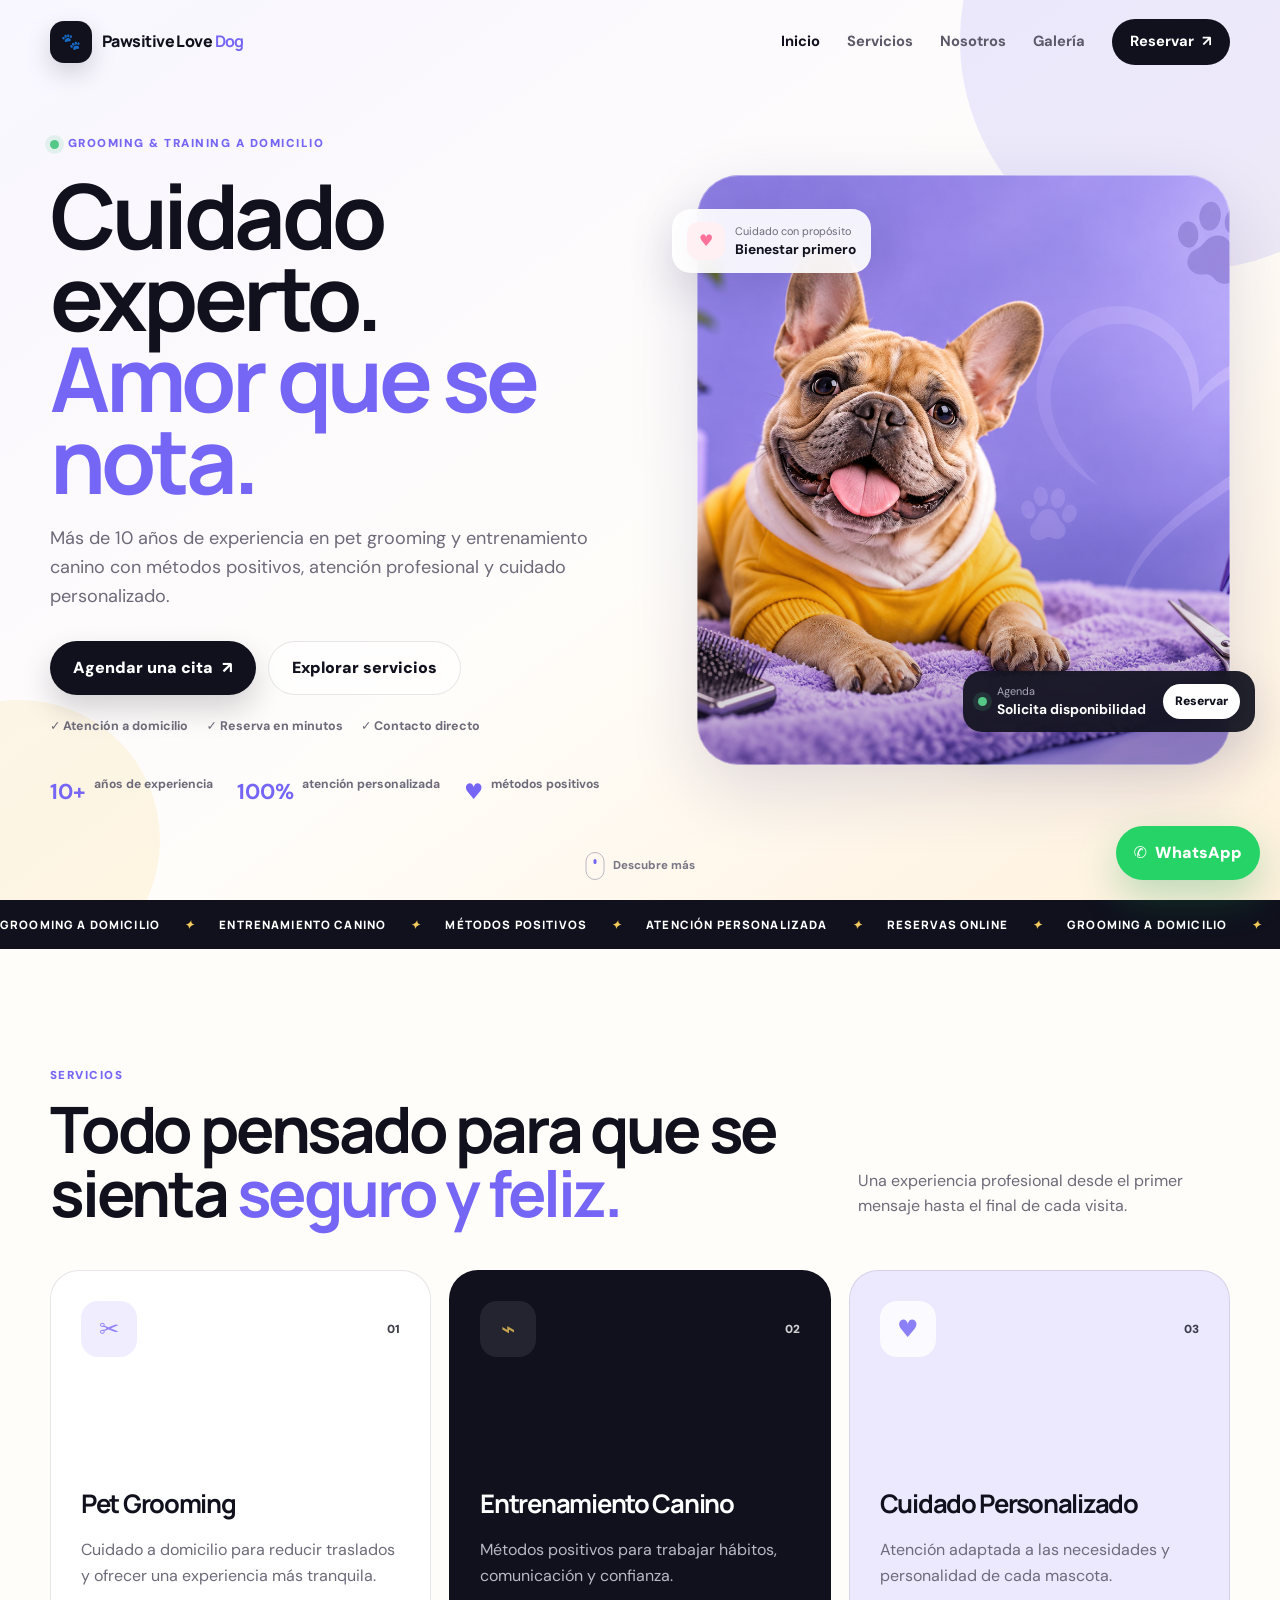
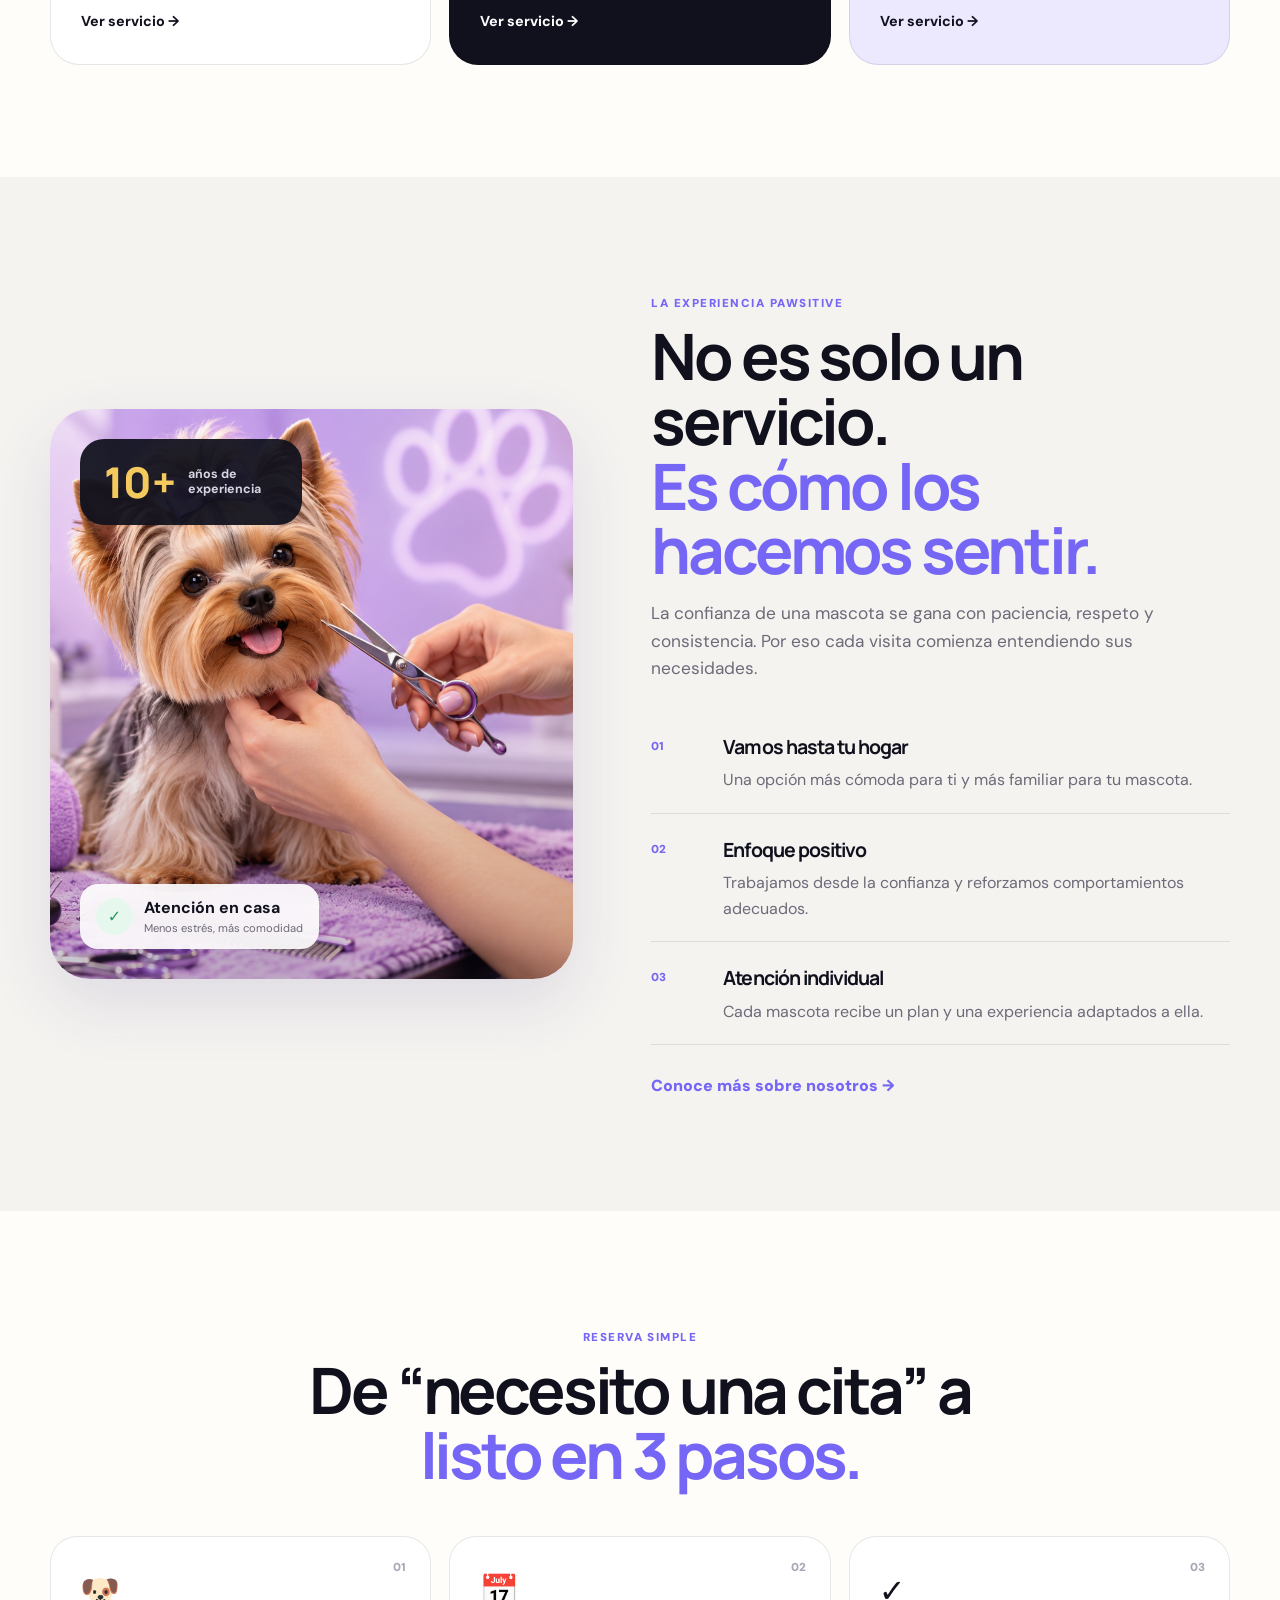
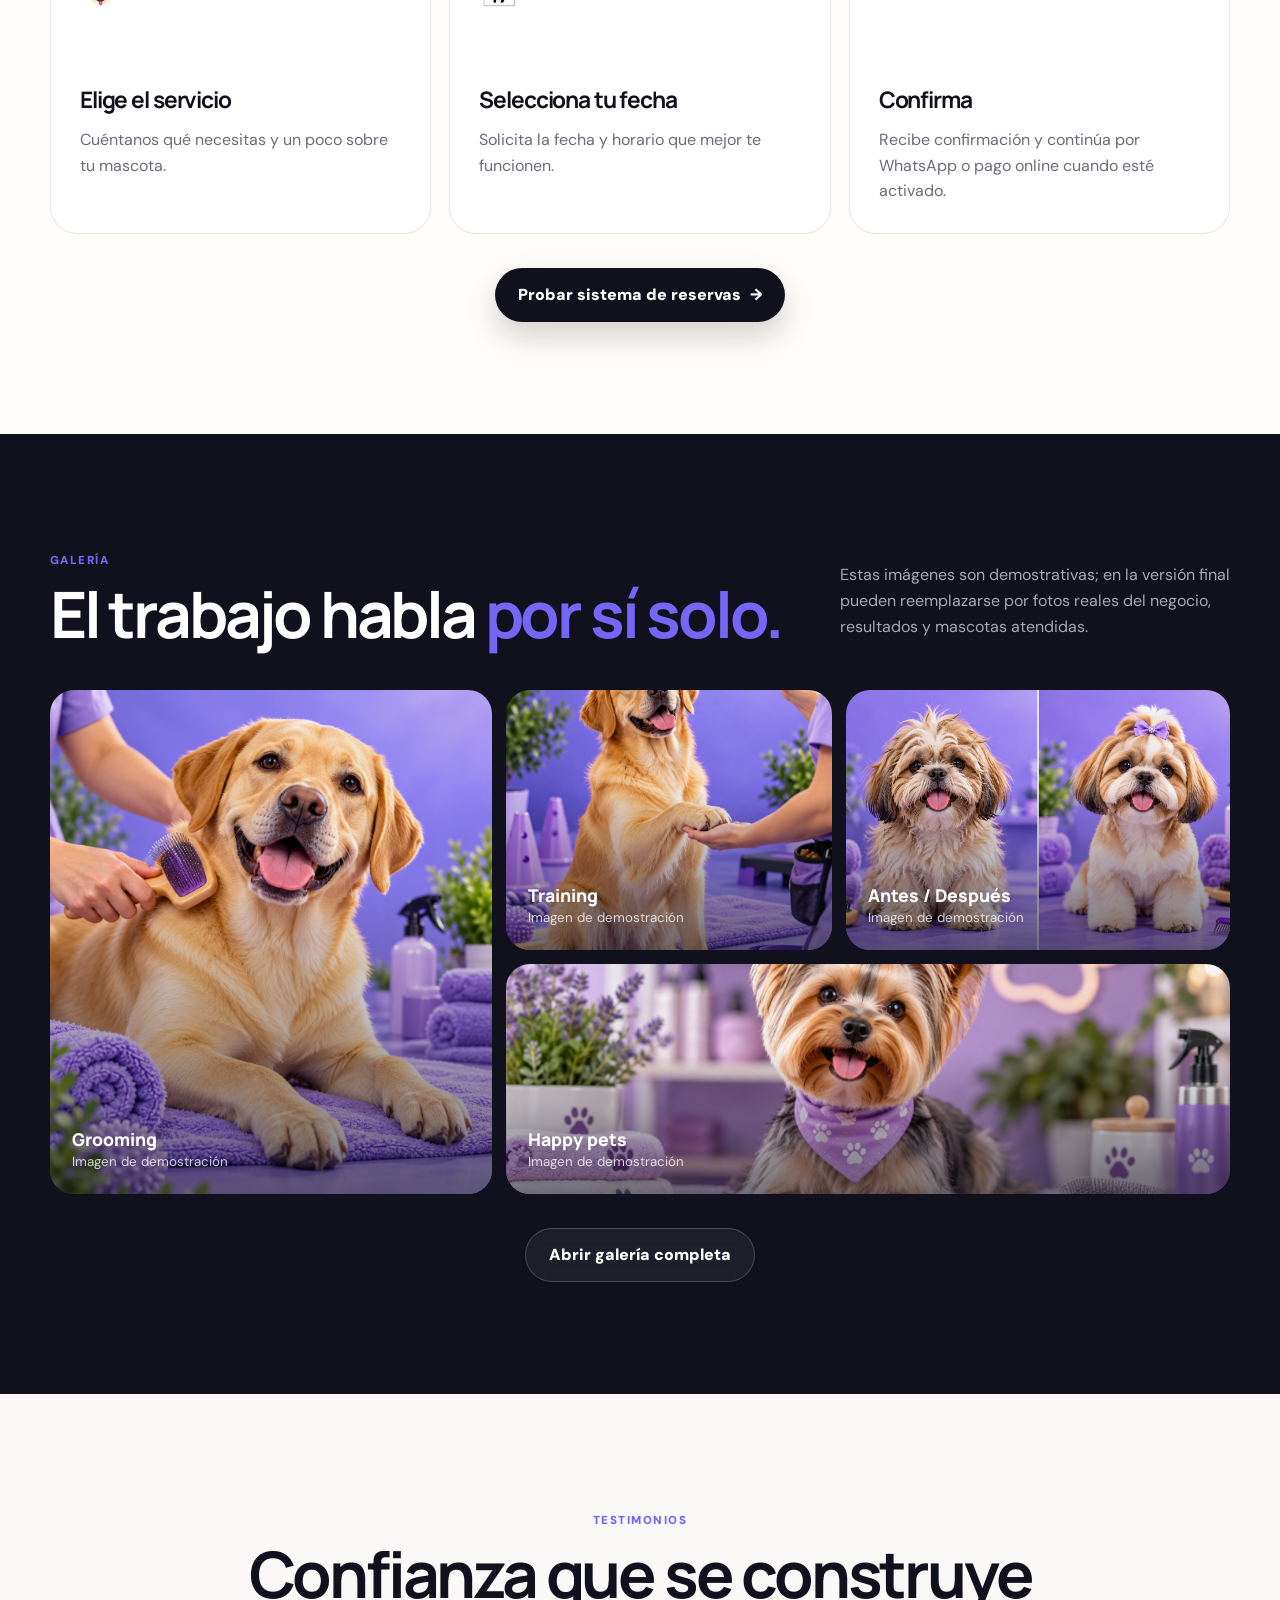
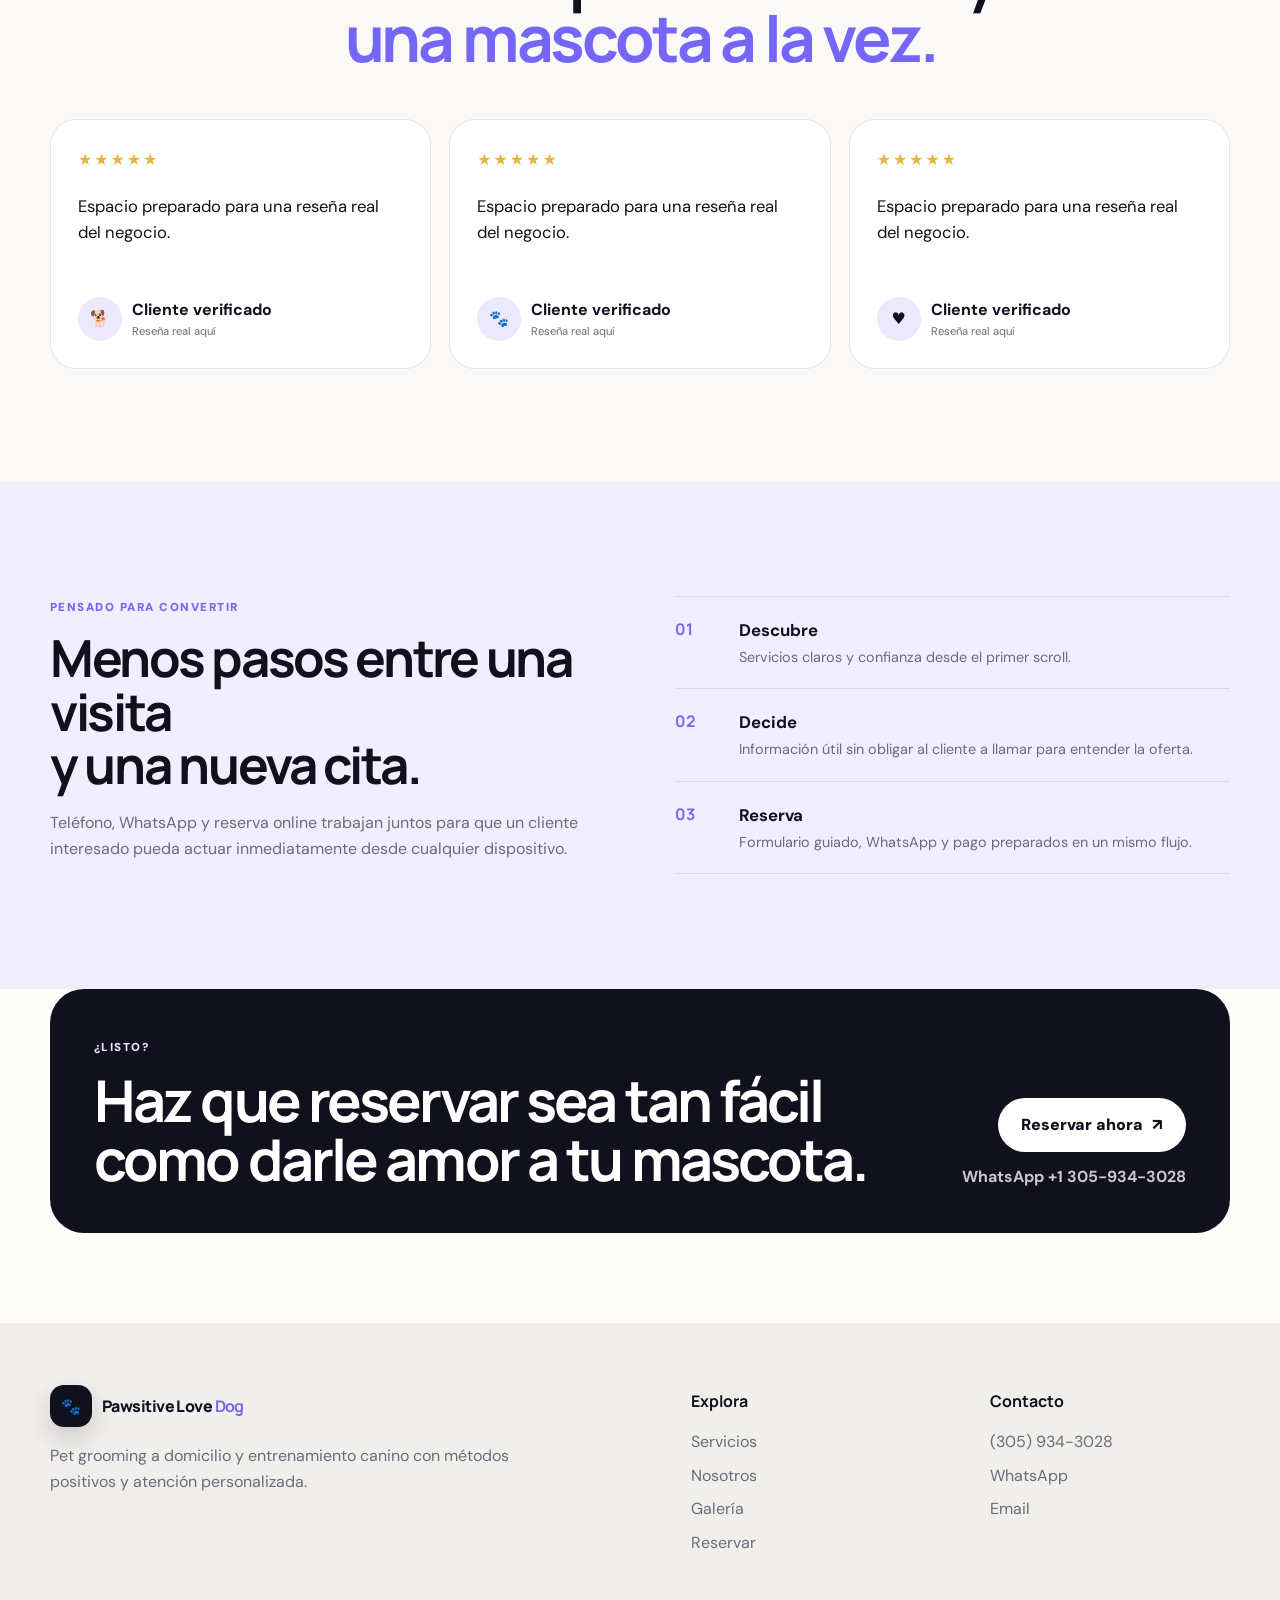
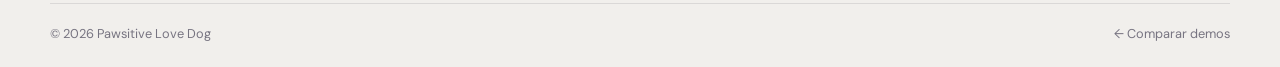
==== 1500.html @ 26033509 "remove premium technical feature section" ====
<!doctype html>
<html lang="es">
<head>
  <meta charset="utf-8">
  <meta name="viewport" content="width=device-width,initial-scale=1">
  <meta name="theme-color" content="#0f1020">
  <meta name="description" content="Pawsitive Love Dog: grooming a domicilio, entrenamiento canino y cuidado personalizado con más de 10 años de experiencia.">
  <meta property="og:title" content="Pawsitive Love Dog">
  <meta property="og:description" content="Cuidado profesional, métodos positivos y atención personalizada para tu mascota.">
  <meta property="og:type" content="website">
  <meta property="og:image" content="7251fcc9-298b-4392-9e66-af2479bb7d44.png">
  <title>Pawsitive Love Dog | Grooming & Training</title>
  <link rel="preconnect" href="https://fonts.googleapis.com">
  <link rel="preconnect" href="https://fonts.gstatic.com" crossorigin>
  <link href="https://fonts.googleapis.com/css2?family=DM+Sans:wght@400;500;600;700&family=Manrope:wght@600;700;800&display=swap" rel="stylesheet">
  <link rel="stylesheet" href="1500.css">
  <script type="application/ld+json">
  {"@context":"https://schema.org","@type":"LocalBusiness","name":"Pawsitive Love Dog","description":"Pet grooming a domicilio y entrenamiento canino con métodos positivos.","telephone":"+1-305-934-3028","email":"pawsitivelovedog20@yahoo.com"}
  </script>
</head>
<body data-page="home">
  <div class="progress" id="progress"></div>

  <header class="site-header">
    <div class="container nav-wrap">
      <a class="brand" href="1500.html"><span class="brand-mark">🐾</span><span>Pawsitive Love <b>Dog</b></span></a>
      <button class="menu-toggle" id="menuToggle" aria-label="Abrir menú" aria-expanded="false"><span></span><span></span></button>
      <nav class="nav" id="nav">
        <a class="active" href="1500.html">Inicio</a>
        <a href="premium-services.html">Servicios</a>
        <a href="premium-about.html">Nosotros</a>
        <a href="premium-gallery.html">Galería</a>
        <a class="nav-cta" href="premium-booking.html">Reservar <span>↗</span></a>
      </nav>
    </div>
  </header>

  <main>
    <section class="hero premium-hero">
      <div class="hero-glow g1"></div><div class="hero-glow g2"></div>
      <div class="container hero-grid">
        <div class="hero-copy reveal">
          <div class="eyebrow"><span class="live-dot"></span> Grooming & training a domicilio</div>
          <h1>Cuidado experto.<br><em>Amor que se nota.</em></h1>
          <p>Más de 10 años de experiencia en pet grooming y entrenamiento canino con métodos positivos, atención profesional y cuidado personalizado.</p>
          <div class="hero-actions">
            <a class="btn primary" href="premium-booking.html">Agendar una cita <span>↗</span></a>
            <a class="btn ghost" href="premium-services.html">Explorar servicios</a>
          </div>
          <div class="trust-strip" aria-label="Beneficios"><span>✓ Atención a domicilio</span><span>✓ Reserva en minutos</span><span>✓ Contacto directo</span></div>
          <div class="proof-grid">
            <div><strong>10+</strong><span>años de experiencia</span></div>
            <div><strong>100%</strong><span>atención personalizada</span></div>
            <div><strong>♥</strong><span>métodos positivos</span></div>
          </div>
        </div>

        <div class="hero-media reveal">
          <div class="hero-photo image-slot" aria-label="Pawsitive Love Dog"></div>
          <div class="float-card fc-top"><span>♥</span><div><small>Cuidado con propósito</small><strong>Bienestar primero</strong></div></div>
          <div class="float-card fc-bottom"><span class="live-dot"></span><div><small>Agenda</small><strong>Solicita disponibilidad</strong></div><a href="premium-booking.html">Reservar</a></div>
        </div>
      </div>
      <a class="scroll-note" href="#servicios"><span></span>Descubre más</a>
    </section>

    <section class="ticker" aria-label="Servicios">
      <div class="ticker-track">
        <span>Grooming a domicilio</span><i>✦</i><span>Entrenamiento canino</span><i>✦</i><span>Métodos positivos</span><i>✦</i><span>Atención personalizada</span><i>✦</i><span>Reservas online</span><i>✦</i><span>Grooming a domicilio</span><i>✦</i>
      </div>
    </section>

    <section class="section" id="servicios">
      <div class="container">
        <div class="section-head reveal">
          <div><span class="kicker">Servicios</span><h2>Todo pensado para que se sienta <em>seguro y feliz.</em></h2></div>
          <p>Una experiencia profesional desde el primer mensaje hasta el final de cada visita.</p>
        </div>
        <div class="service-grid">
          <a class="service-card reveal" href="premium-services.html#grooming">
            <div class="service-top"><span class="service-icon">✂</span><span>01</span></div>
            <div><h3>Pet Grooming</h3><p>Cuidado a domicilio para reducir traslados y ofrecer una experiencia más tranquila.</p><b>Ver servicio →</b></div>
          </a>
          <a class="service-card service-dark reveal" href="premium-services.html#training">
            <div class="service-top"><span class="service-icon">⌁</span><span>02</span></div>
            <div><h3>Entrenamiento Canino</h3><p>Métodos positivos para trabajar hábitos, comunicación y confianza.</p><b>Ver servicio →</b></div>
          </a>
          <a class="service-card service-lav reveal" href="premium-services.html#care">
            <div class="service-top"><span class="service-icon">♥</span><span>03</span></div>
            <div><h3>Cuidado Personalizado</h3><p>Atención adaptada a las necesidades y personalidad de cada mascota.</p><b>Ver servicio →</b></div>
          </a>
        </div>
      </div>
    </section>

    <section class="section experience">
      <div class="container exp-grid">
        <div class="exp-visual reveal">
          <div class="exp-orb"></div>
          <div class="big-paw">🐾</div>
          <div class="years-card"><strong>10+</strong><span>años de experiencia</span></div>
          <div class="care-card"><b>✓</b><div><strong>Atención en casa</strong><small>Menos estrés, más comodidad</small></div></div>
        </div>
        <div class="exp-copy reveal">
          <span class="kicker">La experiencia Pawsitive</span>
          <h2>No es solo un servicio.<br><em>Es cómo los hacemos sentir.</em></h2>
          <p class="lead">La confianza de una mascota se gana con paciencia, respeto y consistencia. Por eso cada visita comienza entendiendo sus necesidades.</p>
          <div class="feature-list">
            <div><span>01</span><div><h3>Vamos hasta tu hogar</h3><p>Una opción más cómoda para ti y más familiar para tu mascota.</p></div></div>
            <div><span>02</span><div><h3>Enfoque positivo</h3><p>Trabajamos desde la confianza y reforzamos comportamientos adecuados.</p></div></div>
            <div><span>03</span><div><h3>Atención individual</h3><p>Cada mascota recibe un plan y una experiencia adaptados a ella.</p></div></div>
          </div>
          <a class="text-link" href="premium-about.html">Conoce más sobre nosotros →</a>
        </div>
      </div>
    </section>

    <section class="section steps-section">
      <div class="container">
        <div class="center-head reveal"><span class="kicker">Reserva simple</span><h2>De “necesito una cita” a<br><em>listo en 3 pasos.</em></h2></div>
        <div class="steps-grid">
          <article class="step-card reveal"><span>01</span><div class="step-emoji">🐶</div><h3>Elige el servicio</h3><p>Cuéntanos qué necesitas y un poco sobre tu mascota.</p></article>
          <article class="step-card reveal"><span>02</span><div class="step-emoji">📅</div><h3>Selecciona tu fecha</h3><p>Solicita la fecha y horario que mejor te funcionen.</p></article>
          <article class="step-card reveal"><span>03</span><div class="step-emoji">✓</div><h3>Confirma</h3><p>Recibe confirmación y continúa por WhatsApp o pago online cuando esté activado.</p></article>
        </div>
        <div class="center-action reveal"><a class="btn primary" href="premium-booking.html">Probar sistema de reservas <span>→</span></a></div>
      </div>
    </section>

    <section class="section results-section">
      <div class="container">
        <div class="section-head reveal">
          <div><span class="kicker">Galería</span><h2>El trabajo habla <em>por sí solo.</em></h2></div>
          <p>Estas imágenes son demostrativas; en la versión final pueden reemplazarse por fotos reales del negocio, resultados y mascotas atendidas.</p>
        </div>
        <div class="gallery-preview">
          <div class="gallery-tile tall reveal"><div><span>Grooming</span><small>Imagen de demostración</small></div></div>
          <div class="gallery-tile pink reveal"><div><span>Training</span><small>Imagen de demostración</small></div></div>
          <div class="gallery-tile gold reveal"><div><span>Antes / Después</span><small>Imagen de demostración</small></div></div>
          <div class="gallery-tile wide reveal"><div><span>Happy pets</span><small>Imagen de demostración</small></div></div>
        </div>
        <div class="center-action reveal"><a class="btn ghost dark-ghost" href="premium-gallery.html">Abrir galería completa</a></div>
      </div>
    </section>

    <section class="section reviews">
      <div class="container">
        <div class="center-head reveal"><span class="kicker">Testimonios</span><h2>Confianza que se construye<br><em>una mascota a la vez.</em></h2></div>
        <div class="review-grid">
          <article class="review-card reveal"><div class="stars">★★★★★</div><p>Espacio preparado para una reseña real del negocio.</p><div class="reviewer"><span>🐕</span><div><strong>Cliente verificado</strong><small>Reseña real aquí</small></div></div></article>
          <article class="review-card reveal"><div class="stars">★★★★★</div><p>Espacio preparado para una reseña real del negocio.</p><div class="reviewer"><span>🐾</span><div><strong>Cliente verificado</strong><small>Reseña real aquí</small></div></div></article>
          <article class="review-card reveal"><div class="stars">★★★★★</div><p>Espacio preparado para una reseña real del negocio.</p><div class="reviewer"><span>♥</span><div><strong>Cliente verificado</strong><small>Reseña real aquí</small></div></div></article>
        </div>
      </div>
    </section>

    <section class="section conversion-band">
      <div class="container conversion-grid">
        <div class="reveal"><span class="kicker">Pensado para convertir</span><h2>Menos pasos entre una visita<br>y una nueva cita.</h2><p>Teléfono, WhatsApp y reserva online trabajan juntos para que un cliente interesado pueda actuar inmediatamente desde cualquier dispositivo.</p></div>
        <div class="conversion-points reveal"><div><b>01</b><span><strong>Descubre</strong><small>Servicios claros y confianza desde el primer scroll.</small></span></div><div><b>02</b><span><strong>Decide</strong><small>Información útil sin obligar al cliente a llamar para entender la oferta.</small></span></div><div><b>03</b><span><strong>Reserva</strong><small>Formulario guiado, WhatsApp y pago preparados en un mismo flujo.</small></span></div></div>
      </div>
    </section>

    <section class="final-cta">
      <div class="container final-card reveal">
        <div><span class="kicker light">¿Listo?</span><h2>Haz que reservar sea tan fácil<br>como darle amor a tu mascota.</h2></div>
        <div class="final-actions"><a class="btn white" href="premium-booking.html">Reservar ahora <span>↗</span></a><a href="https://wa.me/13059343028" target="_blank" rel="noopener">WhatsApp +1 305-934-3028</a></div>
      </div>
    </section>
  </main>

  <a class="whatsapp-float" href="https://wa.me/13059343028" target="_blank" rel="noopener" aria-label="WhatsApp">✆<span>WhatsApp</span></a>

  <footer>
    <div class="container footer-main">
      <div class="footer-brand"><a class="brand" href="1500.html"><span class="brand-mark">🐾</span><span>Pawsitive Love <b>Dog</b></span></a><p>Pet grooming a domicilio y entrenamiento canino con métodos positivos y atención personalizada.</p></div>
      <div><h4>Explora</h4><a href="premium-services.html">Servicios</a><a href="premium-about.html">Nosotros</a><a href="premium-gallery.html">Galería</a><a href="premium-booking.html">Reservar</a></div>
      <div><h4>Contacto</h4><a href="tel:+13059343028">(305) 934-3028</a><a href="https://wa.me/13059343028" target="_blank" rel="noopener">WhatsApp</a><a href="mailto:pawsitivelovedog20@yahoo.com">Email</a></div>
    </div>
    <div class="container footer-bottom"><span>© 2026 Pawsitive Love Dog</span><a href="index.html">← Comparar demos</a></div>
  </footer>
  <script src="1500.js"></script>
</body>
</html>
---- 1500.css ----
:root{--ink:#10111d;--ink2:#191a28;--paper:#fffdf9;--soft:#f5f3f0;--muted:#6d6a79;--line:rgba(16,17,29,.1);--purple:#7566f6;--purple2:#9b8cff;--lav:#ece9ff;--pink:#ff739b;--gold:#f4c95d;--green:#55c887;--shadow:0 24px 70px rgba(35,26,99,.14)}
*{box-sizing:border-box}html{scroll-behavior:smooth}body{margin:0;background:var(--paper);color:var(--ink);font-family:"DM Sans",system-ui,sans-serif;line-height:1.6;overflow-x:hidden}a{color:inherit;text-decoration:none}button,input,select,textarea{font:inherit}button{cursor:pointer}.container{width:min(1180px,calc(100% - 36px));margin:auto}.progress{position:fixed;left:0;top:0;height:3px;width:0;background:linear-gradient(90deg,var(--purple),var(--pink));z-index:999}
.site-header{position:fixed;top:0;left:0;right:0;z-index:100;padding:11px 0;transition:.25s}.site-header.scrolled,.subpage .site-header{background:rgba(255,253,249,.9);backdrop-filter:blur(18px);border-bottom:1px solid rgba(16,17,29,.06)}.nav-wrap{display:flex;align-items:center;justify-content:space-between;min-height:62px}.brand{display:flex;align-items:center;gap:10px;font-family:"Manrope";font-weight:800;letter-spacing:-.035em}.brand b{color:var(--purple)}.brand-mark{width:42px;height:42px;border-radius:14px;background:var(--ink);display:grid;place-items:center;box-shadow:0 10px 25px rgba(16,17,29,.17)}.nav{display:flex;align-items:center;gap:27px;font-size:.92rem;font-weight:700}.nav>a:not(.nav-cta){color:#5c5968}.nav>a.active,.nav>a:hover{color:var(--ink)}.nav-cta{display:inline-flex!important;align-items:center;gap:8px;color:#fff!important;background:var(--ink);min-height:46px;padding:0 18px;border-radius:999px}.menu-toggle{display:none;border:0;background:none;width:44px;height:44px}.menu-toggle span{display:block;width:22px;height:2px;background:var(--ink);margin:6px auto}
.premium-hero{position:relative;min-height:100svh;display:flex;align-items:center;overflow:hidden;padding:125px 0 85px;background:linear-gradient(145deg,#f8f6ff 0%,#fffdfa 56%,#fff1dc 100%)}.hero-glow{position:absolute;border-radius:50%;pointer-events:none}.g1{width:460px;height:460px;background:rgba(117,102,246,.13);right:-140px;top:-190px}.g2{width:280px;height:280px;background:rgba(244,201,93,.15);left:-120px;bottom:-80px}.hero-grid{position:relative;z-index:2;display:grid;grid-template-columns:1.04fr .96fr;gap:70px;align-items:center}.eyebrow,.kicker{display:inline-flex;align-items:center;gap:9px;color:var(--purple);text-transform:uppercase;letter-spacing:.13em;font-size:.72rem;font-weight:900}.live-dot{display:inline-block;width:9px;height:9px;border-radius:50%;background:var(--green);box-shadow:0 0 0 5px rgba(85,200,135,.14)}h1,h2,h3{font-family:"Manrope";letter-spacing:-.05em}.hero h1{font-size:clamp(3.6rem,7vw,6.8rem);line-height:.91;margin:18px 0 24px}.hero h1 em,.section h2 em,.page-hero h1 em{font-style:normal;color:var(--purple)}.hero-copy>p{font-size:1.13rem;color:var(--muted);max-width:660px;margin:0 0 30px}.hero-actions{display:flex;gap:12px;flex-wrap:wrap}.btn{border:0;display:inline-flex;align-items:center;justify-content:center;gap:9px;min-height:54px;padding:0 23px;border-radius:999px;font-weight:900;transition:.25s}.btn:hover{transform:translateY(-2px)}.primary{background:var(--ink);color:white;box-shadow:0 14px 30px rgba(16,17,29,.18)}.ghost{background:rgba(255,255,255,.65);border:1px solid var(--line);color:var(--ink);backdrop-filter:blur(10px)}.proof-grid{display:flex;gap:24px;flex-wrap:wrap;margin-top:38px}.proof-grid div{display:grid;grid-template-columns:auto 1fr;gap:0 8px;align-items:center}.proof-grid strong{grid-row:1/3;font-size:1.35rem;color:var(--purple)}.proof-grid span{font-size:.76rem;color:var(--muted);font-weight:700}.hero-media{position:relative;min-height:590px}.hero-photo{position:absolute;inset:0;border-radius:42px;box-shadow:var(--shadow);overflow:hidden}.image-slot{background:linear-gradient(145deg,#7469cc,#b6b9e5);background-image:linear-gradient(to top,rgba(15,13,37,.22),transparent 45%),url("fondo.jpg");background-size:cover;background-position:center}.hero-photo:after{content:"";position:absolute;inset:0;border:1px solid rgba(255,255,255,.38);border-radius:42px}.float-card{position:absolute;z-index:3;background:rgba(255,255,255,.9);backdrop-filter:blur(15px);border-radius:19px;box-shadow:0 17px 48px rgba(31,24,86,.15);display:flex;align-items:center;gap:10px;padding:13px 15px}.float-card>span:not(.live-dot){width:38px;height:38px;border-radius:12px;display:grid;place-items:center;background:#fff0f4;color:var(--pink)}.float-card small,.float-card strong{display:block;line-height:1.2}.float-card small{font-size:.68rem;color:var(--muted);margin-bottom:3px}.float-card strong{font-size:.86rem}.fc-top{left:-25px;top:34px}.fc-bottom{right:-25px;bottom:33px;background:rgba(16,17,29,.92);color:white}.fc-bottom small{color:#aaa8b6}.fc-bottom a{background:white;color:var(--ink);padding:8px 12px;border-radius:999px;font-size:.76rem;font-weight:900;margin-left:7px}.scroll-note{position:absolute;bottom:20px;left:50%;transform:translateX(-50%);font-size:.72rem;color:#7a7786;font-weight:800;display:flex;align-items:center;gap:8px}.scroll-note span{width:19px;height:28px;border:1px solid #bbb8c3;border-radius:999px;position:relative}.scroll-note span:after{content:"";position:absolute;width:3px;height:5px;background:var(--purple);border-radius:2px;left:7px;top:6px;animation:scroll 1.8s infinite}@keyframes scroll{0%{opacity:0;transform:translateY(0)}30%{opacity:1}100%{opacity:0;transform:translateY(10px)}}
.ticker{background:var(--ink);color:white;overflow:hidden;padding:17px 0}.ticker-track{display:flex;align-items:center;gap:24px;width:max-content;animation:ticker 24s linear infinite;font:800 .72rem "Manrope";text-transform:uppercase;letter-spacing:.1em}.ticker i{color:var(--gold)}@keyframes ticker{to{transform:translateX(-38%)}}
.section{padding:112px 0}.section-head{display:flex;align-items:end;justify-content:space-between;gap:48px;margin-bottom:44px}.section-head>div{max-width:760px}.section-head>p{max-width:390px;color:var(--muted);margin:0 0 7px}.section h2,.page-hero h1{font-size:clamp(2.5rem,5vw,4.6rem);line-height:1.01;margin:10px 0 0}.service-grid{display:grid;grid-template-columns:repeat(3,1fr);gap:18px}.service-card{min-height:395px;border:1px solid var(--line);border-radius:29px;background:#fff;padding:30px;display:flex;flex-direction:column;justify-content:space-between;transition:.28s}.service-card:hover{transform:translateY(-7px);box-shadow:0 25px 58px rgba(42,36,92,.1)}.service-dark{background:var(--ink);color:white}.service-lav{background:var(--lav)}.service-top{display:flex;justify-content:space-between;align-items:center;font-size:.73rem;font-weight:900;opacity:.8}.service-icon{width:56px;height:56px;border-radius:17px;background:var(--lav);color:var(--purple);display:grid;place-items:center;font-size:1.5rem}.service-dark .service-icon{background:rgba(255,255,255,.1);color:var(--gold)}.service-lav .service-icon{background:white}.service-card h3{font-size:1.6rem;margin:0 0 12px}.service-card p{color:var(--muted);margin:0 0 20px}.service-dark p{color:#bbb8c6}.service-card b{font-size:.9rem}.experience{background:var(--soft)}.exp-grid{display:grid;grid-template-columns:.95fr 1.05fr;gap:78px;align-items:center}.exp-visual{position:relative;min-height:570px;border-radius:40px;overflow:hidden;background:linear-gradient(160deg,#ddd7ff,#f4d7e1 65%,#f7e7b8);box-shadow:0 24px 65px rgba(57,46,130,.12)}.exp-orb{position:absolute;width:320px;height:320px;border-radius:45% 55% 61% 39%/54% 42% 58% 46%;background:rgba(255,255,255,.31);left:30px;top:45px}.big-paw{position:absolute;right:30px;bottom:25px;font-size:13rem;filter:drop-shadow(0 18px 20px rgba(50,33,98,.13))}.years-card{position:absolute;left:30px;top:30px;background:rgba(16,17,29,.93);color:white;border-radius:24px;padding:22px 24px;display:flex;align-items:center;gap:12px}.years-card strong{font:800 2.65rem/1 "Manrope";color:var(--gold)}.years-card span{max-width:90px;font-size:.78rem;line-height:1.2;color:#d8d5e2;font-weight:700}.care-card{position:absolute;left:30px;bottom:30px;background:rgba(255,255,255,.9);backdrop-filter:blur(13px);padding:14px 16px;border-radius:18px;display:flex;align-items:center;gap:11px;box-shadow:0 15px 40px rgba(49,35,104,.13)}.care-card>b{width:37px;height:37px;border-radius:50%;display:grid;place-items:center;background:#e6f8ee;color:#2f9661}.care-card strong,.care-card small{display:block;line-height:1.25}.care-card small{font-size:.7rem;color:var(--muted);margin-top:3px}.exp-copy>.lead{font-size:1.08rem;color:var(--muted)}.feature-list{margin:28px 0}.feature-list>div{display:grid;grid-template-columns:55px 1fr;gap:17px;padding:20px 0;border-bottom:1px solid var(--line)}.feature-list>div>span{font-size:.72rem;font-weight:900;color:var(--purple);padding-top:7px}.feature-list h3{font-size:1.22rem;margin:0 0 5px}.feature-list p{color:var(--muted);margin:0}.text-link{font-weight:900;color:var(--purple)}.center-head{text-align:center;max-width:850px;margin:0 auto 48px}.steps-grid{display:grid;grid-template-columns:repeat(3,1fr);gap:18px}.step-card{position:relative;border:1px solid var(--line);border-radius:27px;background:#fff;padding:29px}.step-card>span{position:absolute;right:24px;top:22px;font-size:.72rem;font-weight:900;color:#aaa7b4}.step-emoji{font-size:2rem;margin-bottom:65px}.step-card h3{font-size:1.42rem;margin:0 0 9px}.step-card p{color:var(--muted);margin:0}.center-action{text-align:center;margin-top:34px}.results-section{background:var(--ink);color:white}.results-section .section-head>p{color:#aaa7b5}.gallery-preview{display:grid;grid-template-columns:1.15fr .85fr 1fr;grid-template-rows:260px 230px;gap:14px}.gallery-tile{position:relative;border-radius:24px;padding:22px;display:flex;align-items:end;overflow:hidden;background:linear-gradient(145deg,#6658df,#a297ff)}.gallery-tile:before{content:"🐾";position:absolute;right:18px;top:4px;font-size:6rem;opacity:.11;transform:rotate(-12deg)}.gallery-tile>div{position:relative}.gallery-tile span,.gallery-tile small{display:block}.gallery-tile span{font:800 1.1rem "Manrope"}.gallery-tile small{color:#e5e2ed}.tall{grid-row:1/3}.pink{background:linear-gradient(145deg,#df6c96,#f3b4c8)}.gold{background:linear-gradient(145deg,#dcae3f,#f6e3a1)}.wide{grid-column:2/4;background:linear-gradient(145deg,#3c3c50,#67627a)}.dark-ghost{color:white;border-color:rgba(255,255,255,.2);background:rgba(255,255,255,.06)}.reviews{background:#faf9f7}.review-grid{display:grid;grid-template-columns:repeat(3,1fr);gap:18px}.review-card{background:white;border:1px solid var(--line);border-radius:26px;padding:27px}.stars{color:#e6b53e;letter-spacing:.12em;margin-bottom:20px}.review-card>p{font-size:1.04rem;min-height:88px}.reviewer{display:flex;align-items:center;gap:10px}.reviewer>span{width:44px;height:44px;border-radius:50%;display:grid;place-items:center;background:var(--lav)}.reviewer strong,.reviewer small{display:block}.reviewer small{color:var(--muted);font-size:.7rem}.premium-tech{padding-top:70px}.tech-card{border-radius:36px;padding:44px;background:linear-gradient(140deg,#6d5cf3,#8b78fb 55%,#bc78ee);color:white;display:grid;grid-template-columns:1fr 1fr;gap:48px;box-shadow:0 28px 75px rgba(78,59,200,.24)}.light{color:#e7e2ff}.tech-card h2{margin:12px 0 17px}.tech-card p{color:#ede9ff}.tech-grid{display:grid;grid-template-columns:1fr 1fr;gap:10px}.tech-grid div{min-height:95px;background:rgba(255,255,255,.12);border:1px solid rgba(255,255,255,.16);border-radius:18px;padding:14px;display:flex;flex-direction:column;justify-content:space-between}.tech-grid b{font-size:.7rem;color:#e5ddff}.tech-grid span{font-weight:800}.final-cta{padding:0 0 90px}.final-card{background:var(--ink);color:white;border-radius:34px;padding:44px;display:flex;align-items:end;justify-content:space-between;gap:30px}.final-card h2{font-size:clamp(2.15rem,4.5vw,4rem);line-height:1.03;margin:12px 0 0}.white{background:white;color:var(--ink)}.final-actions{display:grid;gap:12px;justify-items:end}.final-actions>a:last-child{color:#c9c6d2;font-weight:700}.whatsapp-float{position:fixed;right:20px;bottom:20px;z-index:60;background:#25d366;color:white;border-radius:999px;min-height:54px;padding:0 18px;display:flex;align-items:center;gap:8px;font-weight:900;box-shadow:0 16px 40px rgba(26,160,82,.3)}
footer{background:#f1efec;padding:62px 0 22px}.footer-main{display:grid;grid-template-columns:1.7fr .7fr .7fr;gap:58px}.footer-brand p{color:var(--muted);max-width:470px}.footer-main h4{font-family:"Manrope";margin:4px 0 14px}.footer-main>div:not(.footer-brand) a{display:block;color:var(--muted);margin:8px 0}.footer-bottom{border-top:1px solid var(--line);padding-top:20px;margin-top:40px;display:flex;justify-content:space-between;color:#777481;font-size:.8rem}
.page-hero{padding:150px 0 80px;background:linear-gradient(145deg,#f8f6ff,#fffdf9 60%,#fff3e2)}.page-hero .container{display:grid;grid-template-columns:1.15fr .85fr;gap:60px;align-items:end}.page-hero p{color:var(--muted);font-size:1.06rem;max-width:620px}.page-badge{justify-self:end;max-width:320px;background:white;border:1px solid var(--line);border-radius:24px;padding:22px;box-shadow:var(--shadow)}.page-badge strong{display:block;font:800 1.2rem "Manrope";margin-bottom:6px}.page-badge span{color:var(--muted);font-size:.88rem}.content-section{padding:80px 0}.detail-grid{display:grid;gap:18px}.detail-card{display:grid;grid-template-columns:.7fr 1.3fr;gap:45px;border:1px solid var(--line);border-radius:30px;background:white;padding:34px;scroll-margin-top:110px}.detail-card:nth-child(2){background:var(--ink);color:white}.detail-card:nth-child(3){background:var(--lav)}.detail-card h2{font-size:clamp(2rem,4vw,3.4rem);margin:8px 0 13px}.detail-card p{color:var(--muted)}.detail-card:nth-child(2) p{color:#bdbac7}.detail-card ul{padding-left:20px;color:var(--muted)}.detail-card:nth-child(2) ul{color:#c6c2cf}.detail-icon{width:58px;height:58px;border-radius:18px;background:var(--lav);display:grid;place-items:center;font-size:1.6rem}.detail-card:nth-child(2) .detail-icon{background:rgba(255,255,255,.1)}.story-grid{display:grid;grid-template-columns:.9fr 1.1fr;gap:70px;align-items:start}.story-panel{min-height:470px;border-radius:34px;background:linear-gradient(155deg,#dcd6ff,#f1d6df 65%,#f3e4b7);position:sticky;top:110px;overflow:hidden}.story-panel:after{content:"🐕";position:absolute;right:30px;bottom:20px;font-size:11rem}.story-copy h2{font-size:clamp(2.4rem,4.5vw,4.2rem);margin:10px 0 20px;line-height:1.03}.story-copy>p{color:var(--muted);font-size:1.05rem}.values{display:grid;gap:12px;margin-top:30px}.value{border-top:1px solid var(--line);padding:20px 0}.value h3{margin:0 0 6px}.value p{color:var(--muted);margin:0}.gallery-full{display:grid;grid-template-columns:repeat(3,1fr);gap:14px}.gallery-placeholder{min-height:300px;border-radius:25px;display:flex;align-items:end;padding:22px;position:relative;overflow:hidden;background:linear-gradient(145deg,#7064e8,#a69df8)}.gallery-placeholder:nth-child(2n){background:linear-gradient(145deg,#e37aa0,#f3c2d2)}.gallery-placeholder:nth-child(3n){background:linear-gradient(145deg,#dfb64a,#f4e1a6)}.gallery-placeholder:nth-child(4n){background:linear-gradient(145deg,#39404b,#70788c);color:white}.gallery-placeholder:before{content:"🐾";position:absolute;font-size:7rem;right:12px;top:0;opacity:.11}.gallery-placeholder div{position:relative}.gallery-placeholder b,.gallery-placeholder small{display:block}.gallery-placeholder small{opacity:.7}
.booking-layout{display:grid;grid-template-columns:.85fr 1.15fr;gap:60px;align-items:start}.booking-summary{position:sticky;top:110px}.booking-summary h2{font-size:clamp(2.3rem,4.5vw,4rem);line-height:1.03;margin:10px 0 17px}.booking-summary>p{color:var(--muted)}.summary-box{margin-top:26px;background:var(--ink);color:white;border-radius:25px;padding:24px}.summary-box div{display:flex;justify-content:space-between;gap:20px;padding:11px 0;border-bottom:1px solid rgba(255,255,255,.08)}.summary-box div:last-child{border:0}.summary-box span{color:#aaa8b7}.booking-form{background:white;border:1px solid var(--line);border-radius:30px;padding:30px;box-shadow:0 18px 45px rgba(31,24,86,.07)}.booking-form h3{font-size:1.45rem;margin:0 0 6px}.booking-form>.muted{color:var(--muted);margin:0 0 24px}.form-grid{display:grid;grid-template-columns:1fr 1fr;gap:14px}.field{display:grid;gap:7px}.field.full{grid-column:1/-1}.field span{font-size:.77rem;font-weight:800;color:#575462}.field input,.field select,.field textarea{width:100%;border:1px solid #dedbe6;border-radius:14px;background:#fbfafc;padding:13px 14px;outline:none;color:var(--ink)}.field input:focus,.field select:focus,.field textarea:focus{border-color:var(--purple);box-shadow:0 0 0 3px rgba(117,102,246,.09)}.booking-actions{display:flex;gap:11px;flex-wrap:wrap;margin-top:20px}.pay-btn{background:linear-gradient(90deg,var(--purple),var(--pink));color:white}.form-note{font-size:.78rem;color:var(--muted);margin-top:15px}.status-box{display:none;margin-top:16px;border-radius:14px;padding:13px 14px;font-size:.86rem}.status-box.show{display:block}.status-box.ok{background:#eaf8ef;color:#26774b}.status-box.warn{background:#fff4df;color:#845b15}.contact-cards{display:grid;grid-template-columns:repeat(3,1fr);gap:15px}.contact-card{border:1px solid var(--line);border-radius:24px;padding:25px;background:white}.contact-card span{font-size:1.7rem}.contact-card h3{margin:25px 0 7px}.contact-card p{color:var(--muted);margin:0}.reveal{opacity:0;transform:translateY(24px);transition:opacity .7s ease,transform .7s ease}.reveal.visible{opacity:1;transform:none}
@media(max-width:960px){.nav{position:fixed;left:18px;right:18px;top:82px;display:none;flex-direction:column;align-items:stretch;background:white;padding:20px;border-radius:24px;box-shadow:0 25px 70px rgba(16,17,29,.18)}.nav.open{display:flex}.menu-toggle{display:block}.hero-grid,.exp-grid,.tech-card,.page-hero .container,.story-grid,.booking-layout{grid-template-columns:1fr}.hero-media{min-height:520px}.section-head{align-items:start;flex-direction:column}.service-grid,.steps-grid,.review-grid,.contact-cards{grid-template-columns:1fr}.gallery-preview{grid-template-columns:1fr 1fr;grid-template-rows:280px 220px 220px}.tall{grid-row:auto;grid-column:1/3}.wide{grid-column:1/3}.page-badge{justify-self:start}.story-panel,.booking-summary{position:relative;top:auto}.detail-card{grid-template-columns:1fr}.gallery-full{grid-template-columns:1fr 1fr}.footer-main{grid-template-columns:1fr 1fr}.footer-brand{grid-column:1/-1}}
@media(max-width:650px){.container{width:min(100% - 26px,1180px)}.site-header{padding:8px 0}.premium-hero{min-height:auto;padding:108px 0 75px}.hero h1{font-size:3.65rem}.hero-media{min-height:410px}.fc-top{left:12px;top:14px}.fc-bottom{left:12px;right:12px;bottom:14px}.scroll-note{display:none}.section{padding:82px 0}.service-card{min-height:330px}.exp-visual{min-height:430px}.big-paw{font-size:9rem}.years-card{left:18px;top:18px}.care-card{left:18px;right:18px;bottom:18px}.gallery-preview{grid-template-columns:1fr;grid-template-rows:repeat(4,210px)}.tall,.wide{grid-column:auto}.tech-card{padding:26px}.tech-grid{grid-template-columns:1fr}.final-card{align-items:flex-start;flex-direction:column;padding:30px}.final-actions{justify-items:start}.whatsapp-float span{display:none}.whatsapp-float{width:54px;padding:0;justify-content:center}.footer-main{grid-template-columns:1fr;gap:28px}.footer-brand{grid-column:auto}.footer-bottom{flex-direction:column;gap:9px}.page-hero{padding:125px 0 60px}.detail-card{padding:25px}.gallery-full{grid-template-columns:1fr}.form-grid{grid-template-columns:1fr}.field.full{grid-column:auto}.booking-form{padding:22px}.booking-actions{flex-direction:column}.booking-actions .btn{width:100%}}

/* Premium demo imagery */
.image-slot{
  background-image:linear-gradient(to top,rgba(15,13,37,.22),transparent 45%),url("7251fcc9-298b-4392-9e66-af2479bb7d44.png");
  background-size:cover;
  background-position:center;
}
.exp-visual{
  background-image:linear-gradient(to top,rgba(18,13,45,.22),rgba(18,13,45,.02) 55%),url("ChatGPT%20Image%20Sep%2023%2C%202026%2C%2005_45_42%20PM.png");
  background-size:cover;
  background-position:center;
}
.exp-visual .exp-orb,.exp-visual .big-paw{display:none}

.gallery-tile{
  background-size:cover!important;
  background-position:center!important;
  isolation:isolate;
}
.gallery-tile:after,.gallery-placeholder:after,.detail-media:after,.story-panel:before,.booking-photo:after{
  content:"";
  position:absolute;
  inset:0;
  background:linear-gradient(to top,rgba(16,17,29,.58),rgba(16,17,29,.04) 62%);
  pointer-events:none;
}
.gallery-tile>div,.gallery-placeholder>div{z-index:2}
.gallery-tile.tall{background-image:url("3.png")}
.gallery-tile.pink{background-image:url("33.png")}
.gallery-tile.gold{background-image:url("4.png")}
.gallery-tile.wide{background-image:url("5.png")}
.gallery-tile:before{display:none}
.gallery-tile small{color:rgba(255,255,255,.78)}
.gallery-tile span{color:white;text-shadow:0 2px 16px rgba(0,0,0,.28)}

.detail-media{
  height:220px;
  margin-top:24px;
  border-radius:22px;
  position:relative;
  overflow:hidden;
  background-size:cover;
  background-position:center;
  box-shadow:0 18px 40px rgba(24,18,72,.12);
}
.detail-media.grooming-media{background-image:url("3.png")}
.detail-media.training-media{background-image:url("33.png")}
.detail-media.care-media{background-image:url("ChatGPT%20Image%20Sep%2023%2C%202026%2C%2005_45_42%20PM.png")}
.detail-media:after{background:linear-gradient(to top,rgba(16,17,29,.18),transparent 50%)}

.story-panel{
  background-image:linear-gradient(to top,rgba(16,17,29,.24),rgba(16,17,29,.02) 58%),url("ChatGPT%20Image%20Sep%2023%2C%202026%2C%2005_45_42%20PM.png");
  background-size:cover;
  background-position:center;
}
.story-panel:after{display:none}
.story-panel:before{z-index:1;background:linear-gradient(to top,rgba(16,17,29,.22),transparent 55%)}
.story-panel .years-card{z-index:2}

.gallery-placeholder{
  background-size:cover!important;
  background-position:center!important;
  color:white;
  isolation:isolate;
}
.gallery-placeholder:nth-child(1){background-image:url("3.png")}
.gallery-placeholder:nth-child(2){background-image:url("5.png")}
.gallery-placeholder:nth-child(3){background-image:url("33.png")}
.gallery-placeholder:nth-child(4){background-image:url("4.png")}
.gallery-placeholder:nth-child(5){background-image:url("ChatGPT%20Image%20Sep%2023%2C%202026%2C%2005_45_42%20PM.png")}
.gallery-placeholder:nth-child(6){background-image:url("7251fcc9-298b-4392-9e66-af2479bb7d44.png")}
.gallery-placeholder:nth-child(7){background-image:url("3.png")}
.gallery-placeholder:nth-child(8){background-image:url("5.png")}
.gallery-placeholder:nth-child(9){background-image:url("33.png")}
.gallery-placeholder:before{display:none}
.gallery-placeholder:after{background:linear-gradient(to top,rgba(16,17,29,.62),rgba(16,17,29,.03) 65%)}
.gallery-placeholder small{color:rgba(255,255,255,.8)}

.booking-photo{
  position:relative;
  min-height:280px;
  margin:24px 0;
  border-radius:26px;
  overflow:hidden;
  background-image:url("5.png");
  background-size:cover;
  background-position:center;
  box-shadow:0 20px 45px rgba(31,24,86,.12);
}
.booking-photo:after{background:linear-gradient(to top,rgba(16,17,29,.2),transparent 55%)}

/* Premium conversion upgrade */
.trust-strip{display:flex;flex-wrap:wrap;gap:8px 18px;margin-top:22px;color:var(--muted);font-size:.78rem;font-weight:700}
.trust-strip span{display:inline-flex;align-items:center;gap:6px}
.conversion-band{background:#f1efff}
.conversion-grid{display:grid;grid-template-columns:1fr 1fr;gap:70px;align-items:center}
.conversion-grid h2{font-family:Manrope,sans-serif;font-size:clamp(2rem,4vw,3.5rem);line-height:1.05;letter-spacing:-.045em;margin:12px 0 18px}
.conversion-grid>div>p{color:var(--muted);max-width:580px}
.conversion-points{display:grid;border-top:1px solid var(--line)}
.conversion-points>div{display:grid;grid-template-columns:48px 1fr;gap:16px;padding:20px 0;border-bottom:1px solid var(--line)}
.conversion-points b{color:var(--purple);font-family:Manrope,sans-serif}
.conversion-points span{display:grid;gap:3px}.conversion-points strong{font-size:1.05rem}.conversion-points small{color:var(--muted);font-size:.9rem;line-height:1.5}
.booking-form{box-shadow:0 28px 80px rgba(35,26,99,.12)}
@media(max-width:760px){.conversion-grid{grid-template-columns:1fr;gap:32px}.trust-strip{margin-top:16px}}
.booking-assurance{display:flex;flex-wrap:wrap;gap:8px;margin:16px 0 22px}.booking-assurance span{border:1px solid var(--line);border-radius:999px;padding:7px 10px;font-size:.72rem;font-weight:700;background:var(--paper)}
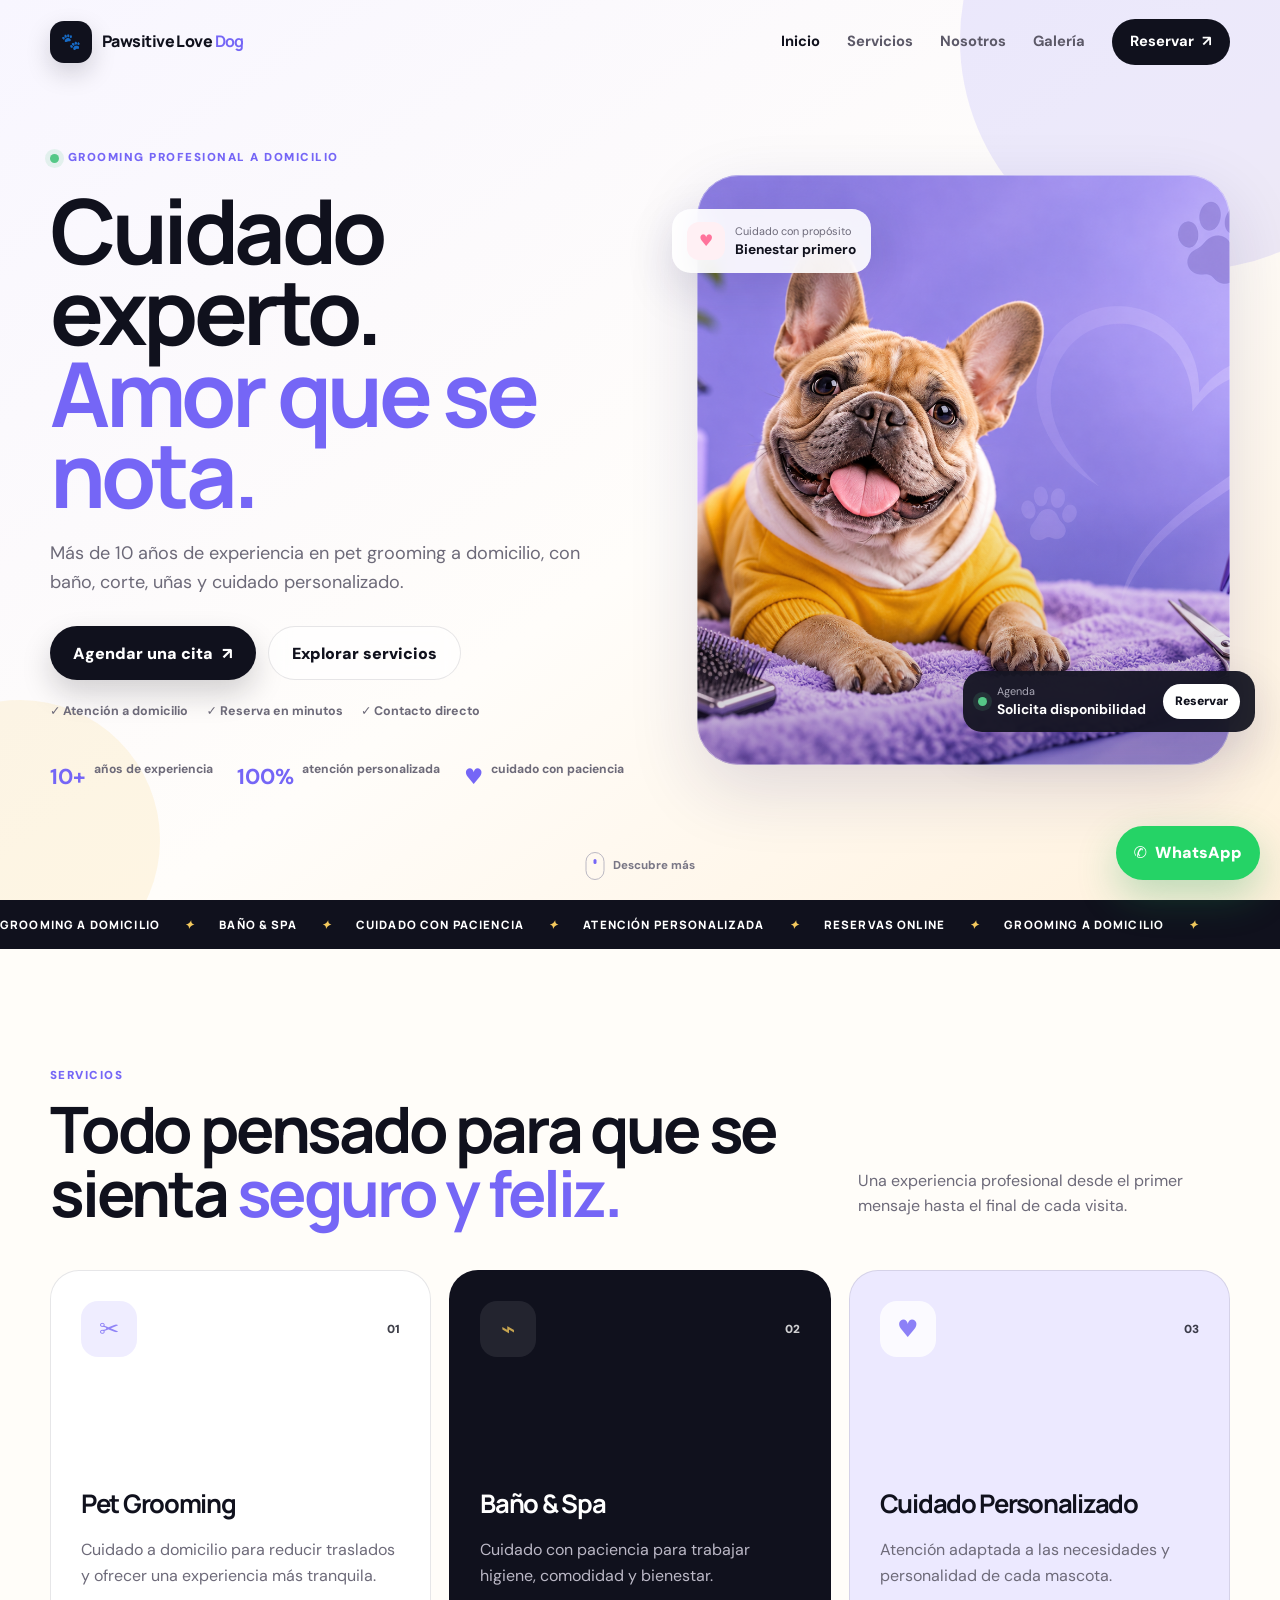
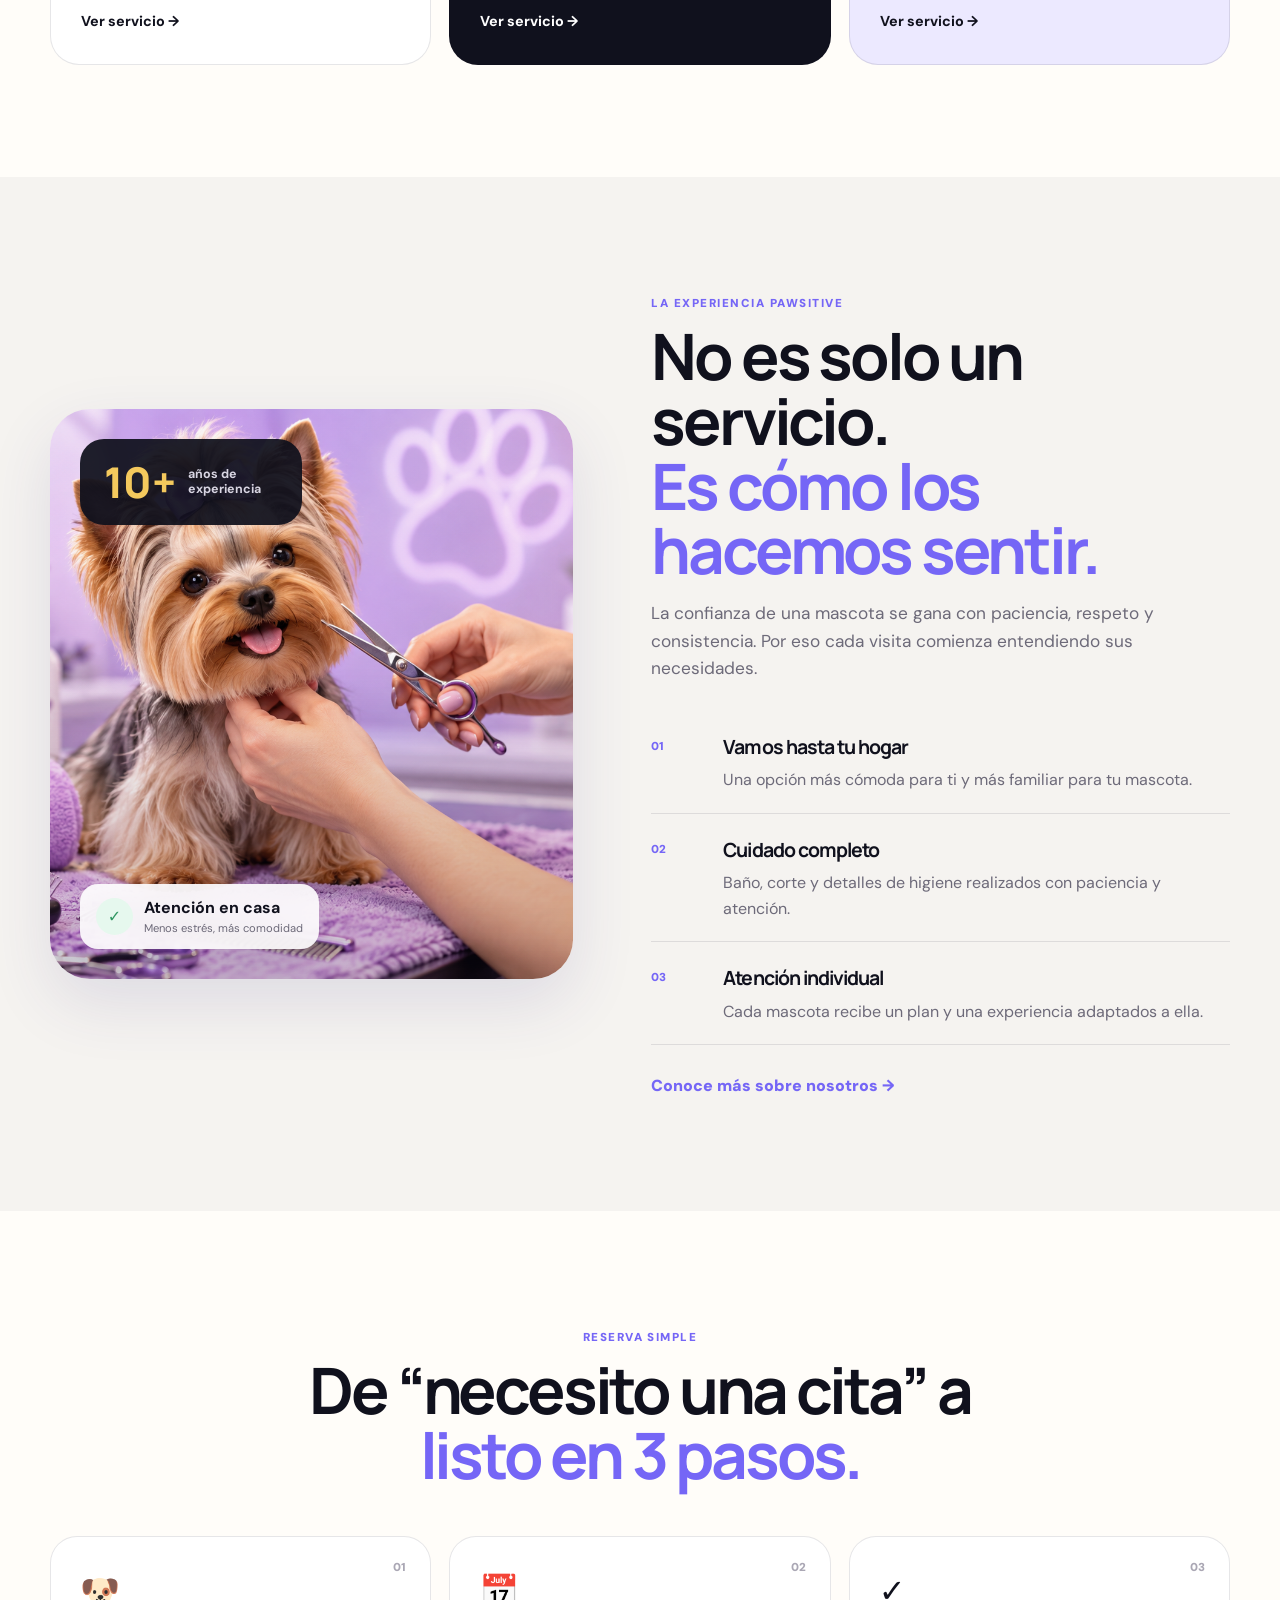
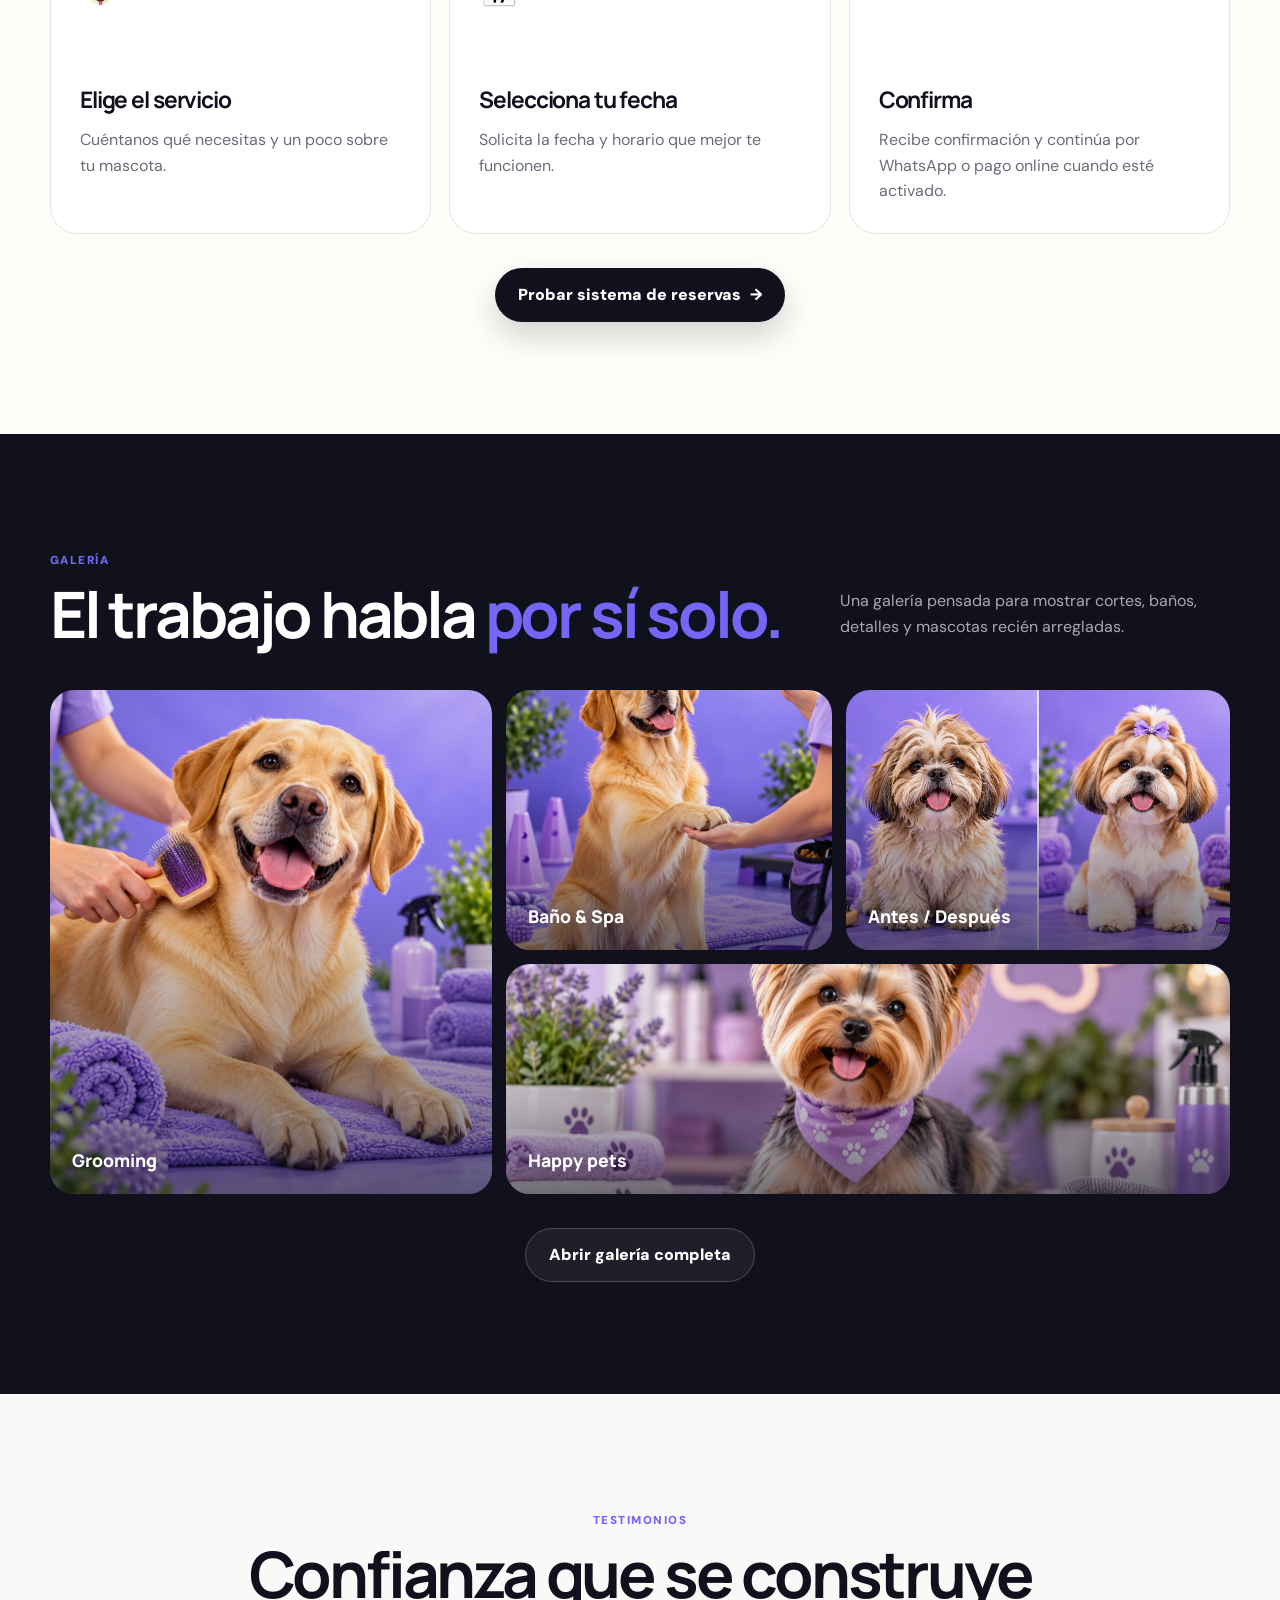
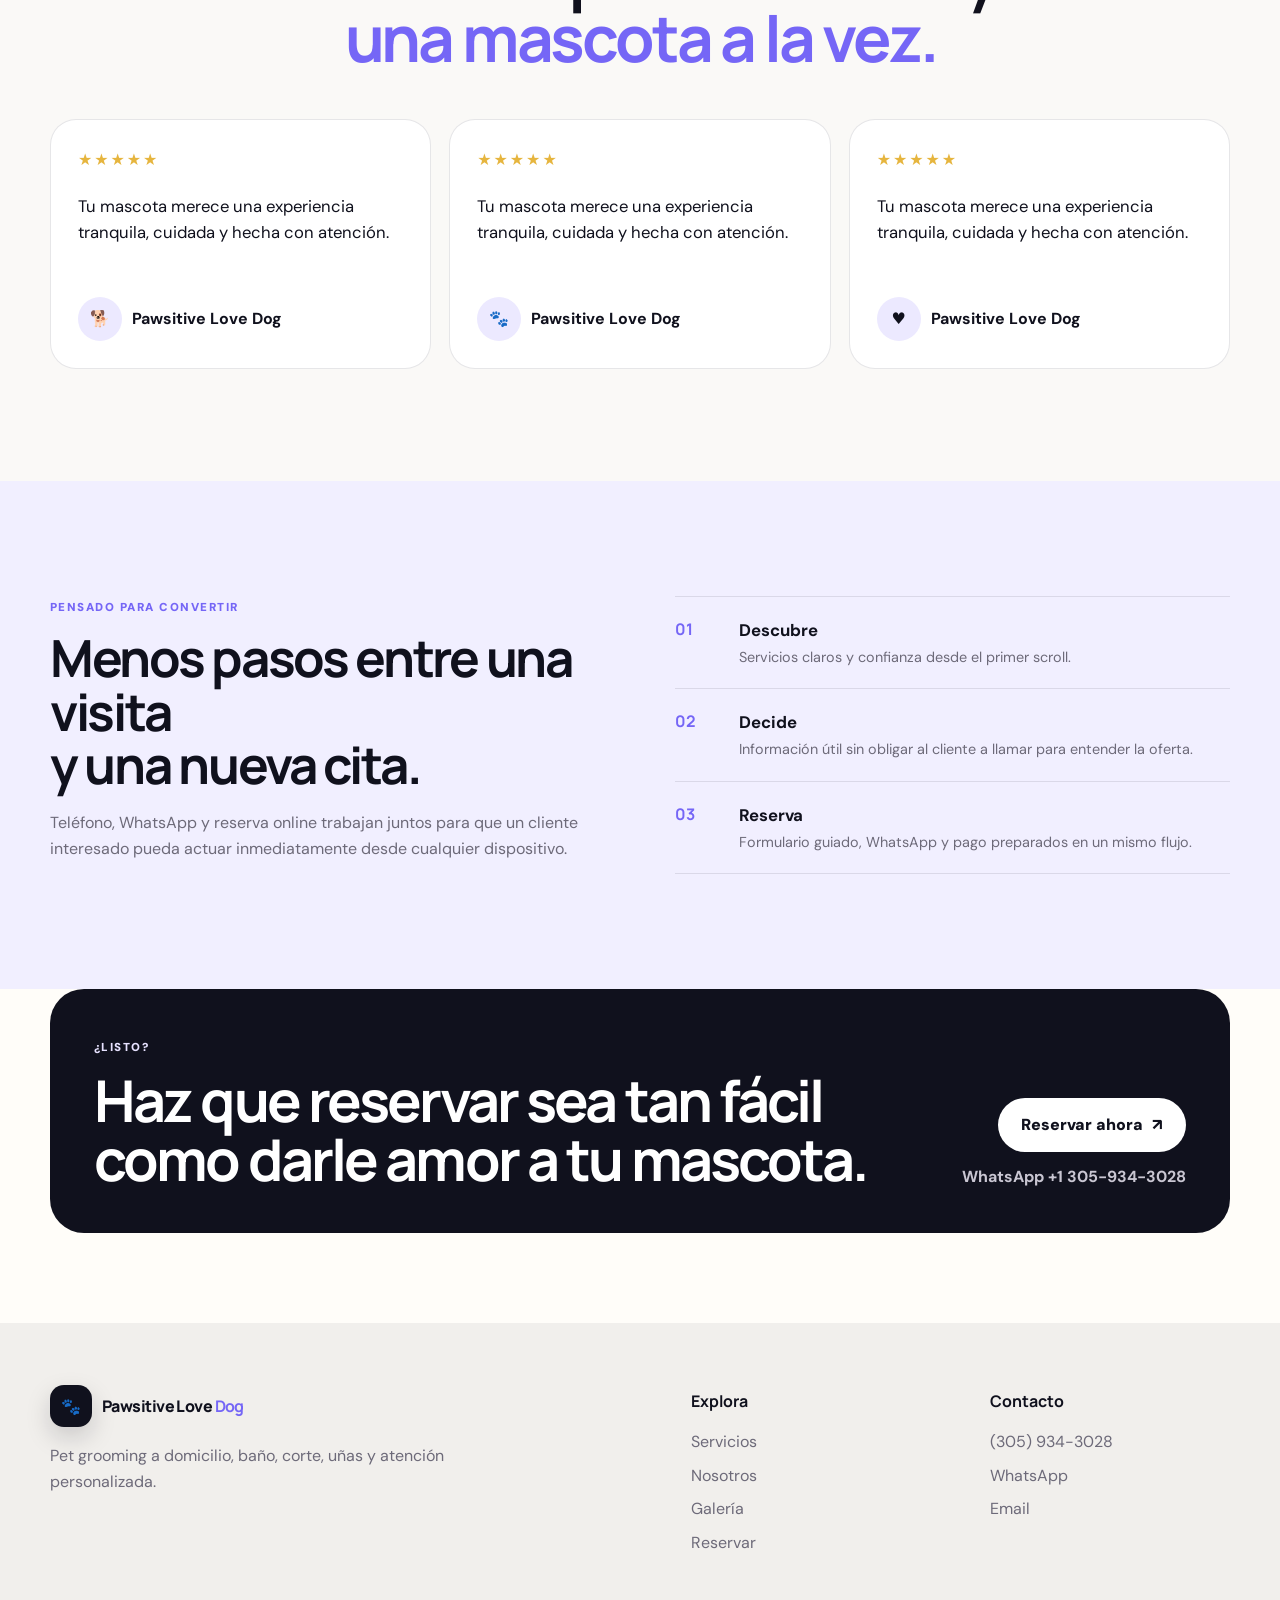
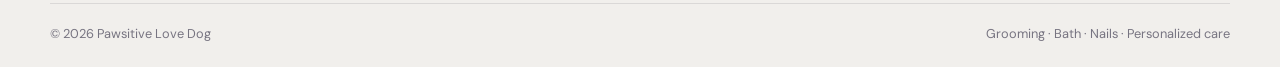
==== commit c69ef891: "polish 1500.html for grooming-only client experience" ====
--- a/1500.html
+++ b/1500.html
@@ -4,18 +4,18 @@
   <meta charset="utf-8">
   <meta name="viewport" content="width=device-width,initial-scale=1">
   <meta name="theme-color" content="#0f1020">
-  <meta name="description" content="Pawsitive Love Dog: grooming a domicilio, entrenamiento canino y cuidado personalizado con más de 10 años de experiencia.">
+  <meta name="description" content="Pawsitive Love Dog: grooming a domicilio, baño, corte, uñas y cuidado personalizado con más de 10 años de experiencia.">
   <meta property="og:title" content="Pawsitive Love Dog">
-  <meta property="og:description" content="Cuidado profesional, métodos positivos y atención personalizada para tu mascota.">
+  <meta property="og:description" content="Cuidado profesional, cuidado con paciencia y atención personalizada para tu mascota.">
   <meta property="og:type" content="website">
   <meta property="og:image" content="7251fcc9-298b-4392-9e66-af2479bb7d44.png">
-  <title>Pawsitive Love Dog | Grooming & Training</title>
+  <title>Pawsitive Love Dog | Grooming a domicilio</title>
   <link rel="preconnect" href="https://fonts.googleapis.com">
   <link rel="preconnect" href="https://fonts.gstatic.com" crossorigin>
   <link href="https://fonts.googleapis.com/css2?family=DM+Sans:wght@400;500;600;700&family=Manrope:wght@600;700;800&display=swap" rel="stylesheet">
   <link rel="stylesheet" href="1500.css">
   <script type="application/ld+json">
-  {"@context":"https://schema.org","@type":"LocalBusiness","name":"Pawsitive Love Dog","description":"Pet grooming a domicilio y entrenamiento canino con métodos positivos.","telephone":"+1-305-934-3028","email":"pawsitivelovedog20@yahoo.com"}
+  {"@context":"https://schema.org","@type":"LocalBusiness","name":"Pawsitive Love Dog","description":"Pet grooming a domicilio y entrenamiento canino con cuidado con paciencia.","telephone":"+1-305-934-3028","email":"pawsitivelovedog20@yahoo.com"}
   </script>
 </head>
 <body data-page="home">
@@ -40,9 +40,9 @@
       <div class="hero-glow g1"></div><div class="hero-glow g2"></div>
       <div class="container hero-grid">
         <div class="hero-copy reveal">
-          <div class="eyebrow"><span class="live-dot"></span> Grooming & training a domicilio</div>
+          <div class="eyebrow"><span class="live-dot"></span> Grooming profesional a domicilio</div>
           <h1>Cuidado experto.<br><em>Amor que se nota.</em></h1>
-          <p>Más de 10 años de experiencia en pet grooming y entrenamiento canino con métodos positivos, atención profesional y cuidado personalizado.</p>
+          <p>Más de 10 años de experiencia en pet grooming a domicilio, con baño, corte, uñas y cuidado personalizado.</p>
           <div class="hero-actions">
             <a class="btn primary" href="premium-booking.html">Agendar una cita <span>↗</span></a>
             <a class="btn ghost" href="premium-services.html">Explorar servicios</a>
@@ -51,7 +51,7 @@
           <div class="proof-grid">
             <div><strong>10+</strong><span>años de experiencia</span></div>
             <div><strong>100%</strong><span>atención personalizada</span></div>
-            <div><strong>♥</strong><span>métodos positivos</span></div>
+            <div><strong>♥</strong><span>cuidado con paciencia</span></div>
           </div>
         </div>
 
@@ -66,7 +66,7 @@
 
     <section class="ticker" aria-label="Servicios">
       <div class="ticker-track">
-        <span>Grooming a domicilio</span><i>✦</i><span>Entrenamiento canino</span><i>✦</i><span>Métodos positivos</span><i>✦</i><span>Atención personalizada</span><i>✦</i><span>Reservas online</span><i>✦</i><span>Grooming a domicilio</span><i>✦</i>
+        <span>Grooming a domicilio</span><i>✦</i><span>Baño & Spa</span><i>✦</i><span>Cuidado con paciencia</span><i>✦</i><span>Atención personalizada</span><i>✦</i><span>Reservas online</span><i>✦</i><span>Grooming a domicilio</span><i>✦</i>
       </div>
     </section>
 
@@ -81,9 +81,9 @@
             <div class="service-top"><span class="service-icon">✂</span><span>01</span></div>
             <div><h3>Pet Grooming</h3><p>Cuidado a domicilio para reducir traslados y ofrecer una experiencia más tranquila.</p><b>Ver servicio →</b></div>
           </a>
-          <a class="service-card service-dark reveal" href="premium-services.html#training">
+          <a class="service-card service-dark reveal" href="premium-services.html#baño">
             <div class="service-top"><span class="service-icon">⌁</span><span>02</span></div>
-            <div><h3>Entrenamiento Canino</h3><p>Métodos positivos para trabajar hábitos, comunicación y confianza.</p><b>Ver servicio →</b></div>
+            <div><h3>Baño & Spa</h3><p>Cuidado con paciencia para trabajar higiene, comodidad y bienestar.</p><b>Ver servicio →</b></div>
           </a>
           <a class="service-card service-lav reveal" href="premium-services.html#care">
             <div class="service-top"><span class="service-icon">♥</span><span>03</span></div>
@@ -107,7 +107,7 @@
           <p class="lead">La confianza de una mascota se gana con paciencia, respeto y consistencia. Por eso cada visita comienza entendiendo sus necesidades.</p>
           <div class="feature-list">
             <div><span>01</span><div><h3>Vamos hasta tu hogar</h3><p>Una opción más cómoda para ti y más familiar para tu mascota.</p></div></div>
-            <div><span>02</span><div><h3>Enfoque positivo</h3><p>Trabajamos desde la confianza y reforzamos comportamientos adecuados.</p></div></div>
+            <div><span>02</span><div><h3>Cuidado completo</h3><p>Baño, corte y detalles de higiene realizados con paciencia y atención.</p></div></div>
             <div><span>03</span><div><h3>Atención individual</h3><p>Cada mascota recibe un plan y una experiencia adaptados a ella.</p></div></div>
           </div>
           <a class="text-link" href="premium-about.html">Conoce más sobre nosotros →</a>
@@ -131,13 +131,13 @@
       <div class="container">
         <div class="section-head reveal">
           <div><span class="kicker">Galería</span><h2>El trabajo habla <em>por sí solo.</em></h2></div>
-          <p>Estas imágenes son demostrativas; en la versión final pueden reemplazarse por fotos reales del negocio, resultados y mascotas atendidas.</p>
+          <p>Una galería pensada para mostrar cortes, baños, detalles y mascotas recién arregladas.</p>
         </div>
         <div class="gallery-preview">
-          <div class="gallery-tile tall reveal"><div><span>Grooming</span><small>Imagen de demostración</small></div></div>
-          <div class="gallery-tile pink reveal"><div><span>Training</span><small>Imagen de demostración</small></div></div>
-          <div class="gallery-tile gold reveal"><div><span>Antes / Después</span><small>Imagen de demostración</small></div></div>
-          <div class="gallery-tile wide reveal"><div><span>Happy pets</span><small>Imagen de demostración</small></div></div>
+          <div class="gallery-tile tall reveal"><div><span>Grooming</span></div></div>
+          <div class="gallery-tile pink reveal"><div><span>Baño & Spa</span></div></div>
+          <div class="gallery-tile gold reveal"><div><span>Antes / Después</span></div></div>
+          <div class="gallery-tile wide reveal"><div><span>Happy pets</span></div></div>
         </div>
         <div class="center-action reveal"><a class="btn ghost dark-ghost" href="premium-gallery.html">Abrir galería completa</a></div>
       </div>
@@ -147,9 +147,9 @@
       <div class="container">
         <div class="center-head reveal"><span class="kicker">Testimonios</span><h2>Confianza que se construye<br><em>una mascota a la vez.</em></h2></div>
         <div class="review-grid">
-          <article class="review-card reveal"><div class="stars">★★★★★</div><p>Espacio preparado para una reseña real del negocio.</p><div class="reviewer"><span>🐕</span><div><strong>Cliente verificado</strong><small>Reseña real aquí</small></div></div></article>
-          <article class="review-card reveal"><div class="stars">★★★★★</div><p>Espacio preparado para una reseña real del negocio.</p><div class="reviewer"><span>🐾</span><div><strong>Cliente verificado</strong><small>Reseña real aquí</small></div></div></article>
-          <article class="review-card reveal"><div class="stars">★★★★★</div><p>Espacio preparado para una reseña real del negocio.</p><div class="reviewer"><span>♥</span><div><strong>Cliente verificado</strong><small>Reseña real aquí</small></div></div></article>
+          <article class="review-card reveal"><div class="stars">★★★★★</div><p>Tu mascota merece una experiencia tranquila, cuidada y hecha con atención.</p><div class="reviewer"><span>🐕</span><div><strong>Pawsitive Love Dog</strong></div></div></article>
+          <article class="review-card reveal"><div class="stars">★★★★★</div><p>Tu mascota merece una experiencia tranquila, cuidada y hecha con atención.</p><div class="reviewer"><span>🐾</span><div><strong>Pawsitive Love Dog</strong></div></div></article>
+          <article class="review-card reveal"><div class="stars">★★★★★</div><p>Tu mascota merece una experiencia tranquila, cuidada y hecha con atención.</p><div class="reviewer"><span>♥</span><div><strong>Pawsitive Love Dog</strong></div></div></article>
         </div>
       </div>
     </section>
@@ -173,11 +173,11 @@
 
   <footer>
     <div class="container footer-main">
-      <div class="footer-brand"><a class="brand" href="1500.html"><span class="brand-mark">🐾</span><span>Pawsitive Love <b>Dog</b></span></a><p>Pet grooming a domicilio y entrenamiento canino con métodos positivos y atención personalizada.</p></div>
+      <div class="footer-brand"><a class="brand" href="1500.html"><span class="brand-mark">🐾</span><span>Pawsitive Love <b>Dog</b></span></a><p>Pet grooming a domicilio, baño, corte, uñas y atención personalizada.</p></div>
       <div><h4>Explora</h4><a href="premium-services.html">Servicios</a><a href="premium-about.html">Nosotros</a><a href="premium-gallery.html">Galería</a><a href="premium-booking.html">Reservar</a></div>
       <div><h4>Contacto</h4><a href="tel:+13059343028">(305) 934-3028</a><a href="https://wa.me/13059343028" target="_blank" rel="noopener">WhatsApp</a><a href="mailto:pawsitivelovedog20@yahoo.com">Email</a></div>
     </div>
-    <div class="container footer-bottom"><span>© 2026 Pawsitive Love Dog</span><a href="index.html">← Comparar demos</a></div>
+    <div class="container footer-bottom"><span>© 2026 Pawsitive Love Dog</span><span>Grooming · Bath · Nails · Personalized care</span></div>
   </footer>
   <script src="1500.js"></script>
 </body>
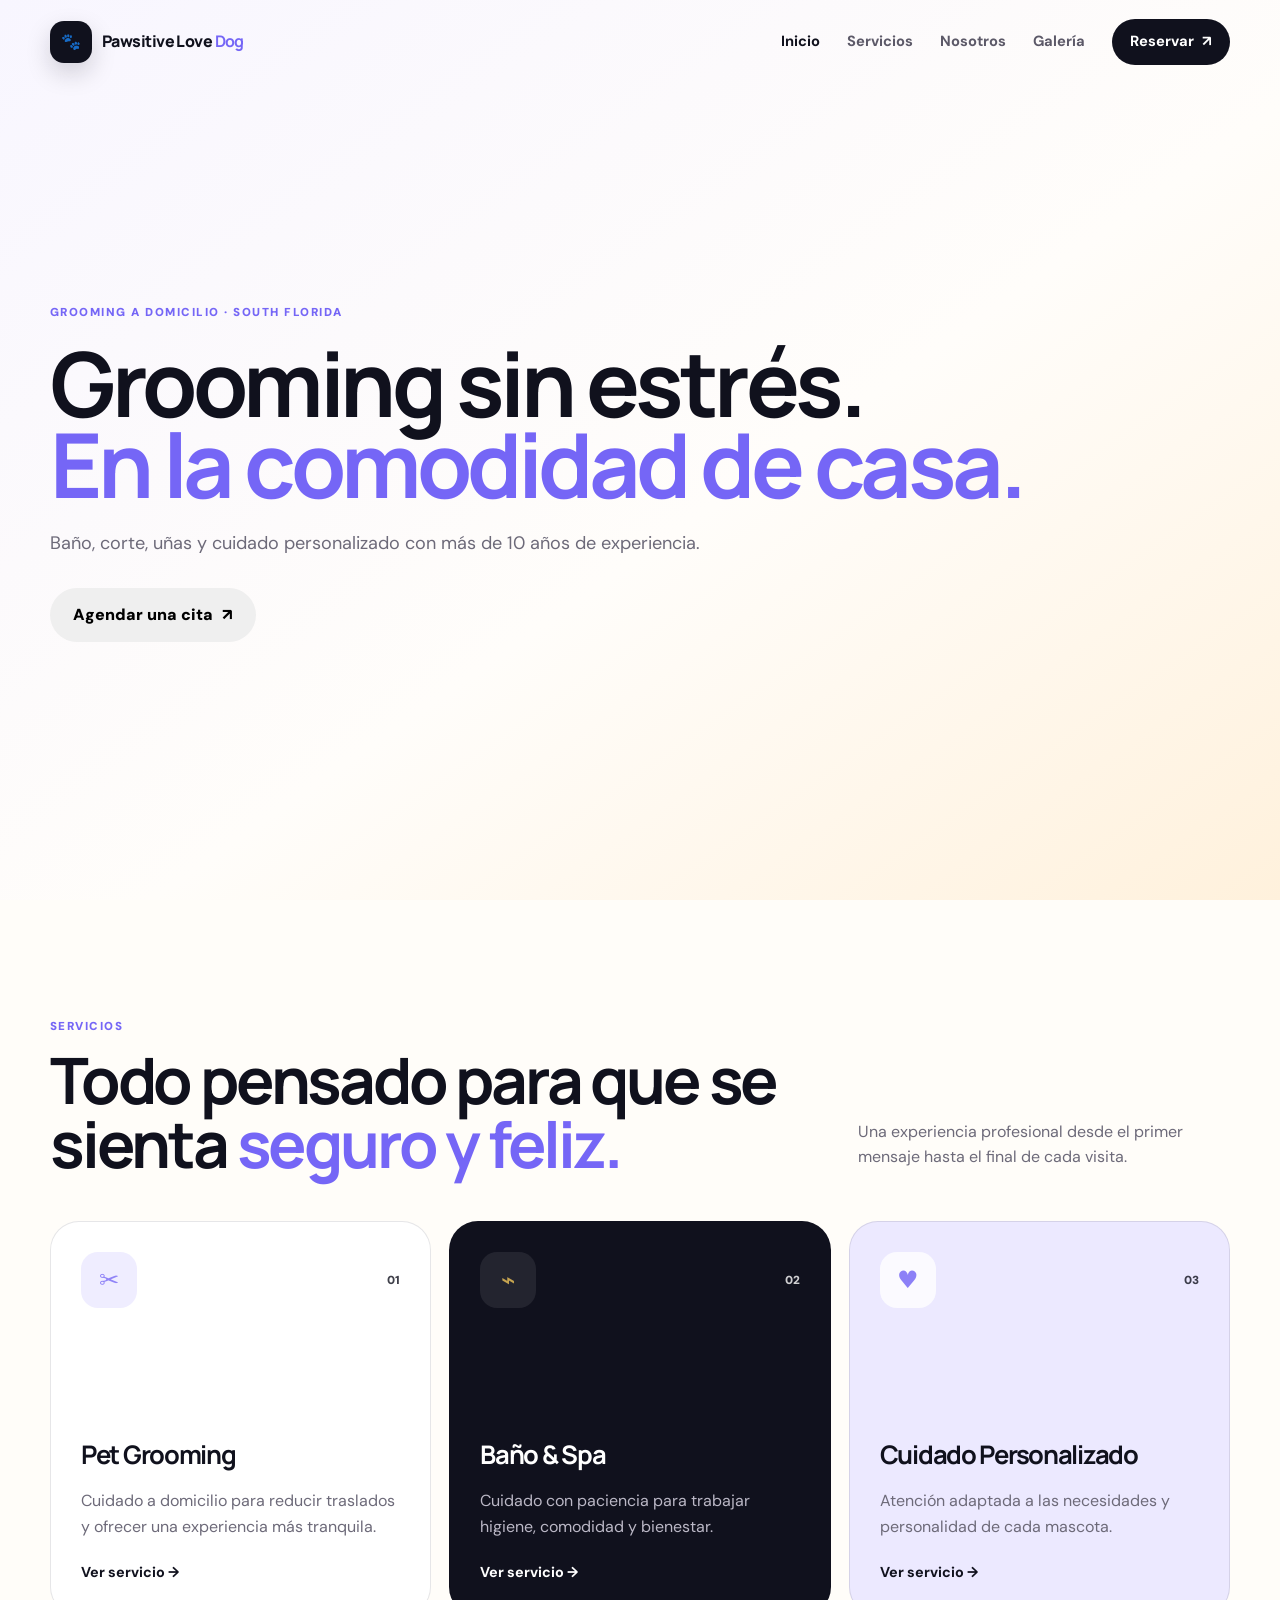
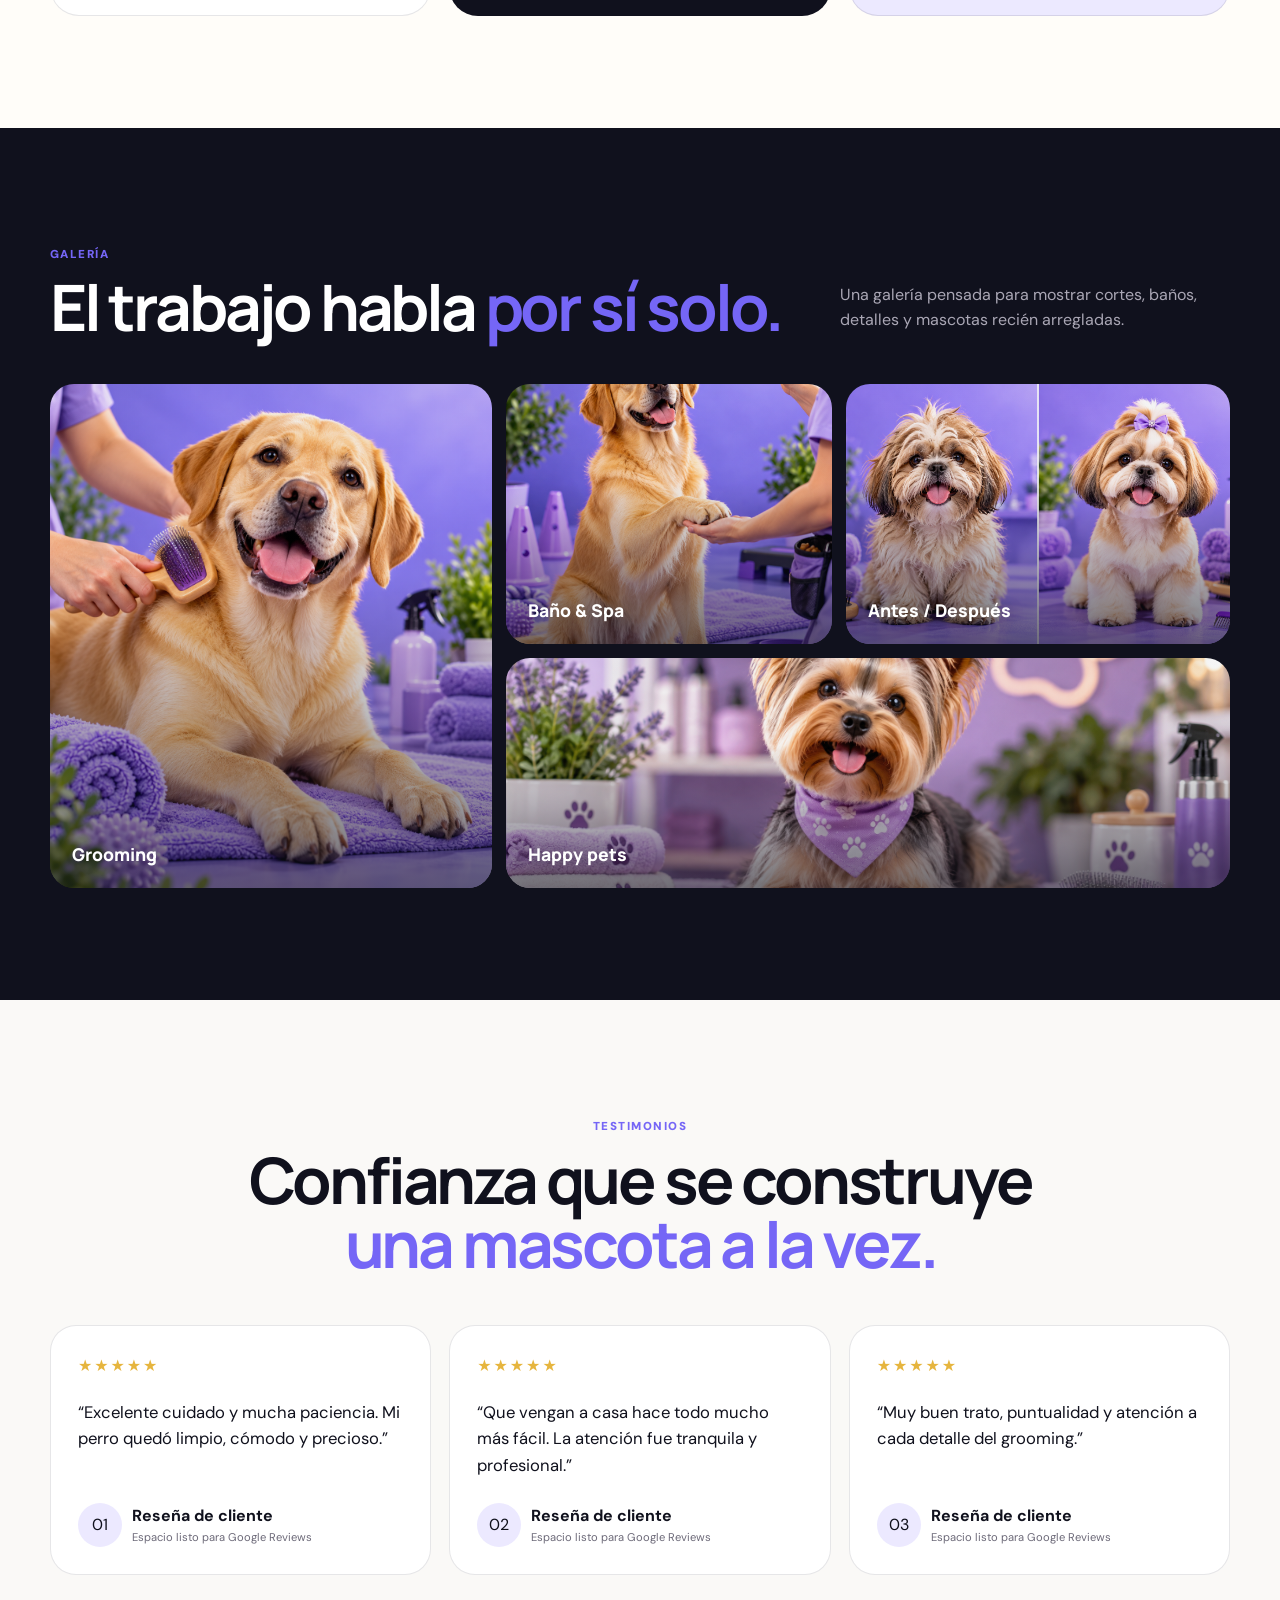
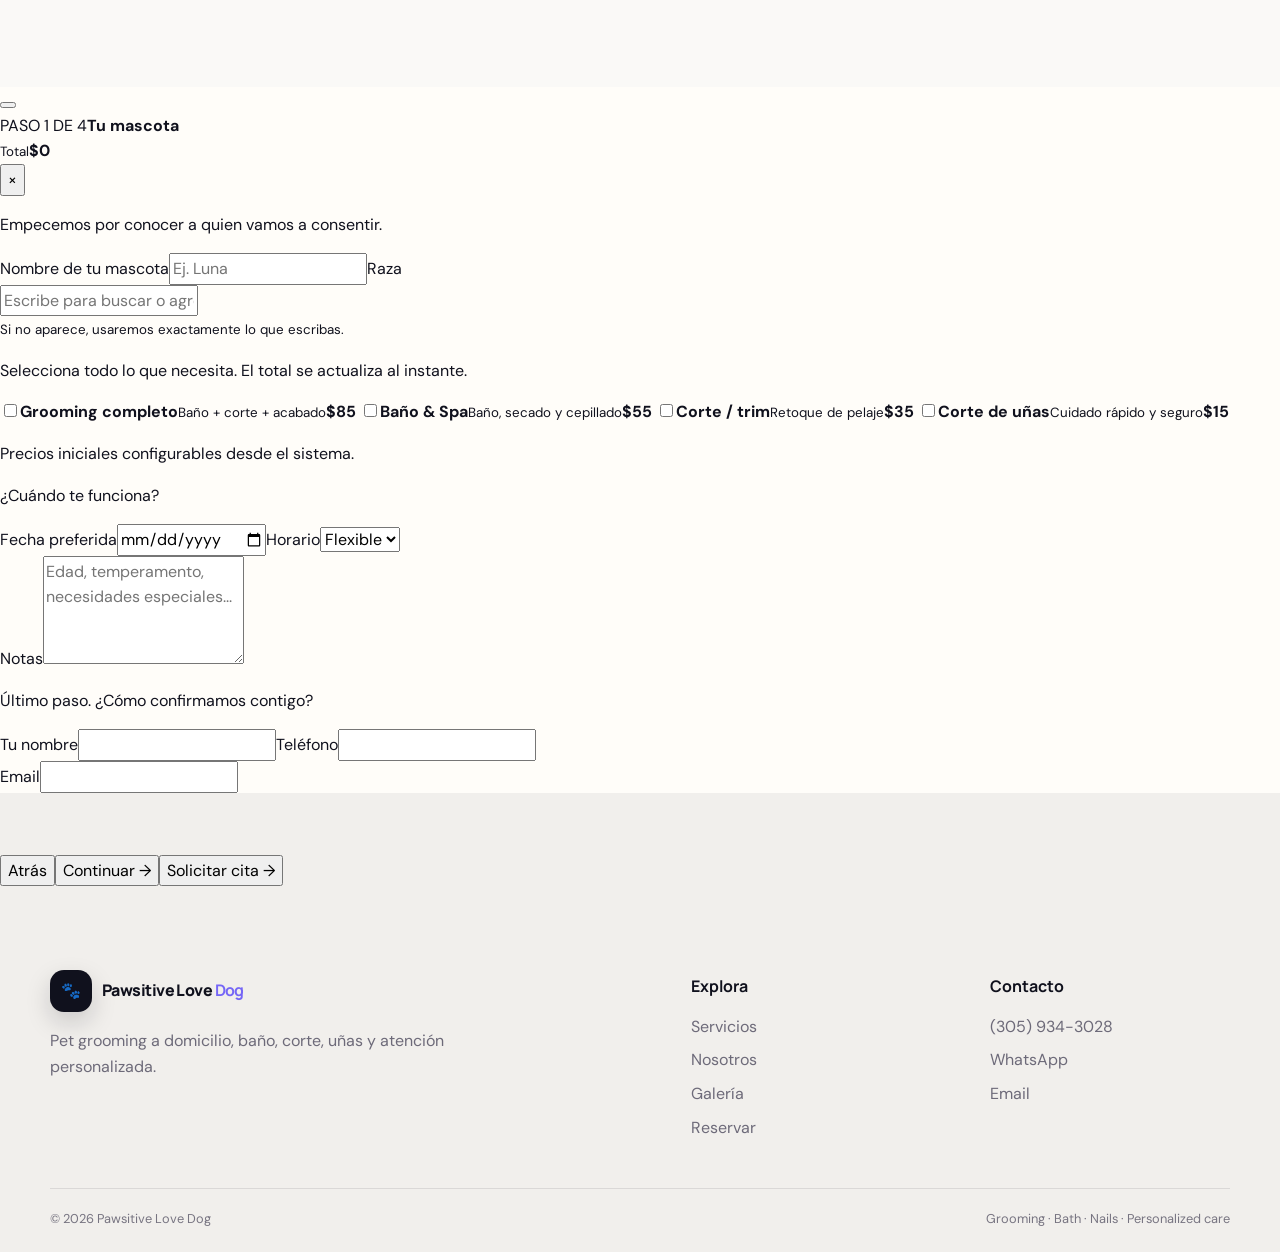
==== commit 25723511: "redesign home and add integrated booking wizard" ====
--- a/1500.html
+++ b/1500.html
@@ -37,36 +37,15 @@
 
   <main>
     <section class="hero premium-hero">
-      <div class="hero-glow g1"></div><div class="hero-glow g2"></div>
-      <div class="container hero-grid">
+      <div class="hero-bg image-slot" aria-hidden="true"></div>
+      <div class="hero-shade" aria-hidden="true"></div>
+      <div class="container hero-minimal">
         <div class="hero-copy reveal">
-          <div class="eyebrow"><span class="live-dot"></span> Grooming profesional a domicilio</div>
-          <h1>Cuidado experto.<br><em>Amor que se nota.</em></h1>
-          <p>Más de 10 años de experiencia en pet grooming a domicilio, con baño, corte, uñas y cuidado personalizado.</p>
-          <div class="hero-actions">
-            <a class="btn primary" href="premium-booking.html">Agendar una cita <span>↗</span></a>
-            <a class="btn ghost" href="premium-services.html">Explorar servicios</a>
-          </div>
-          <div class="trust-strip" aria-label="Beneficios"><span>✓ Atención a domicilio</span><span>✓ Reserva en minutos</span><span>✓ Contacto directo</span></div>
-          <div class="proof-grid">
-            <div><strong>10+</strong><span>años de experiencia</span></div>
-            <div><strong>100%</strong><span>atención personalizada</span></div>
-            <div><strong>♥</strong><span>cuidado con paciencia</span></div>
-          </div>
+          <div class="eyebrow">GROOMING A DOMICILIO · SOUTH FLORIDA</div>
+          <h1>Grooming sin estrés.<br><em>En la comodidad de casa.</em></h1>
+          <p>Baño, corte, uñas y cuidado personalizado con más de 10 años de experiencia.</p>
+          <button class="btn hero-book" type="button" data-open-booking>Agendar una cita <span>↗</span></button>
         </div>
-
-        <div class="hero-media reveal">
-          <div class="hero-photo image-slot" aria-label="Pawsitive Love Dog"></div>
-          <div class="float-card fc-top"><span>♥</span><div><small>Cuidado con propósito</small><strong>Bienestar primero</strong></div></div>
-          <div class="float-card fc-bottom"><span class="live-dot"></span><div><small>Agenda</small><strong>Solicita disponibilidad</strong></div><a href="premium-booking.html">Reservar</a></div>
-        </div>
-      </div>
-      <a class="scroll-note" href="#servicios"><span></span>Descubre más</a>
-    </section>
-
-    <section class="ticker" aria-label="Servicios">
-      <div class="ticker-track">
-        <span>Grooming a domicilio</span><i>✦</i><span>Baño & Spa</span><i>✦</i><span>Cuidado con paciencia</span><i>✦</i><span>Atención personalizada</span><i>✦</i><span>Reservas online</span><i>✦</i><span>Grooming a domicilio</span><i>✦</i>
       </div>
     </section>
 
@@ -93,41 +72,7 @@
       </div>
     </section>
 
-    <section class="section experience">
-      <div class="container exp-grid">
-        <div class="exp-visual reveal">
-          <div class="exp-orb"></div>
-          <div class="big-paw">🐾</div>
-          <div class="years-card"><strong>10+</strong><span>años de experiencia</span></div>
-          <div class="care-card"><b>✓</b><div><strong>Atención en casa</strong><small>Menos estrés, más comodidad</small></div></div>
-        </div>
-        <div class="exp-copy reveal">
-          <span class="kicker">La experiencia Pawsitive</span>
-          <h2>No es solo un servicio.<br><em>Es cómo los hacemos sentir.</em></h2>
-          <p class="lead">La confianza de una mascota se gana con paciencia, respeto y consistencia. Por eso cada visita comienza entendiendo sus necesidades.</p>
-          <div class="feature-list">
-            <div><span>01</span><div><h3>Vamos hasta tu hogar</h3><p>Una opción más cómoda para ti y más familiar para tu mascota.</p></div></div>
-            <div><span>02</span><div><h3>Cuidado completo</h3><p>Baño, corte y detalles de higiene realizados con paciencia y atención.</p></div></div>
-            <div><span>03</span><div><h3>Atención individual</h3><p>Cada mascota recibe un plan y una experiencia adaptados a ella.</p></div></div>
-          </div>
-          <a class="text-link" href="premium-about.html">Conoce más sobre nosotros →</a>
-        </div>
-      </div>
-    </section>
-
-    <section class="section steps-section">
-      <div class="container">
-        <div class="center-head reveal"><span class="kicker">Reserva simple</span><h2>De “necesito una cita” a<br><em>listo en 3 pasos.</em></h2></div>
-        <div class="steps-grid">
-          <article class="step-card reveal"><span>01</span><div class="step-emoji">🐶</div><h3>Elige el servicio</h3><p>Cuéntanos qué necesitas y un poco sobre tu mascota.</p></article>
-          <article class="step-card reveal"><span>02</span><div class="step-emoji">📅</div><h3>Selecciona tu fecha</h3><p>Solicita la fecha y horario que mejor te funcionen.</p></article>
-          <article class="step-card reveal"><span>03</span><div class="step-emoji">✓</div><h3>Confirma</h3><p>Recibe confirmación y continúa por WhatsApp o pago online cuando esté activado.</p></article>
-        </div>
-        <div class="center-action reveal"><a class="btn primary" href="premium-booking.html">Probar sistema de reservas <span>→</span></a></div>
-      </div>
-    </section>
-
-    <section class="section results-section">
+    <section class="section results-section" id="galeria">
       <div class="container">
         <div class="section-head reveal">
           <div><span class="kicker">Galería</span><h2>El trabajo habla <em>por sí solo.</em></h2></div>
@@ -139,37 +84,43 @@
           <div class="gallery-tile gold reveal"><div><span>Antes / Después</span></div></div>
           <div class="gallery-tile wide reveal"><div><span>Happy pets</span></div></div>
         </div>
-        <div class="center-action reveal"><a class="btn ghost dark-ghost" href="premium-gallery.html">Abrir galería completa</a></div>
+
       </div>
     </section>
 
-    <section class="section reviews">
+    <section class="section reviews" id="resenas">
       <div class="container">
         <div class="center-head reveal"><span class="kicker">Testimonios</span><h2>Confianza que se construye<br><em>una mascota a la vez.</em></h2></div>
         <div class="review-grid">
-          <article class="review-card reveal"><div class="stars">★★★★★</div><p>Tu mascota merece una experiencia tranquila, cuidada y hecha con atención.</p><div class="reviewer"><span>🐕</span><div><strong>Pawsitive Love Dog</strong></div></div></article>
-          <article class="review-card reveal"><div class="stars">★★★★★</div><p>Tu mascota merece una experiencia tranquila, cuidada y hecha con atención.</p><div class="reviewer"><span>🐾</span><div><strong>Pawsitive Love Dog</strong></div></div></article>
-          <article class="review-card reveal"><div class="stars">★★★★★</div><p>Tu mascota merece una experiencia tranquila, cuidada y hecha con atención.</p><div class="reviewer"><span>♥</span><div><strong>Pawsitive Love Dog</strong></div></div></article>
+          <article class="review-card reveal"><div class="stars">★★★★★</div><p>“Excelente cuidado y mucha paciencia. Mi perro quedó limpio, cómodo y precioso.”</p><div class="reviewer"><span>01</span><div><strong>Reseña de cliente</strong><small>Espacio listo para Google Reviews</small></div></div></article>
+          <article class="review-card reveal"><div class="stars">★★★★★</div><p>“Que vengan a casa hace todo mucho más fácil. La atención fue tranquila y profesional.”</p><div class="reviewer"><span>02</span><div><strong>Reseña de cliente</strong><small>Espacio listo para Google Reviews</small></div></div></article>
+          <article class="review-card reveal"><div class="stars">★★★★★</div><p>“Muy buen trato, puntualidad y atención a cada detalle del grooming.”</p><div class="reviewer"><span>03</span><div><strong>Reseña de cliente</strong><small>Espacio listo para Google Reviews</small></div></div></article>
         </div>
       </div>
     </section>
 
-    <section class="section conversion-band">
-      <div class="container conversion-grid">
-        <div class="reveal"><span class="kicker">Pensado para convertir</span><h2>Menos pasos entre una visita<br>y una nueva cita.</h2><p>Teléfono, WhatsApp y reserva online trabajan juntos para que un cliente interesado pueda actuar inmediatamente desde cualquier dispositivo.</p></div>
-        <div class="conversion-points reveal"><div><b>01</b><span><strong>Descubre</strong><small>Servicios claros y confianza desde el primer scroll.</small></span></div><div><b>02</b><span><strong>Decide</strong><small>Información útil sin obligar al cliente a llamar para entender la oferta.</small></span></div><div><b>03</b><span><strong>Reserva</strong><small>Formulario guiado, WhatsApp y pago preparados en un mismo flujo.</small></span></div></div>
-      </div>
+  </main>
+  <div class="booking-drawer" id="bookingDrawer" aria-hidden="true">
+    <button class="drawer-backdrop" type="button" data-close-booking aria-label="Cerrar"></button>
+    <section class="wizard-shell" role="dialog" aria-modal="true" aria-labelledby="wizardTitle">
+      <header class="wizard-head"><div><span id="wizardStepLabel">PASO 1 DE 4</span><strong id="wizardTitle">Tu mascota</strong></div><div class="wizard-price"><small>Total</small><b id="wizardTotal">$0</b></div><button type="button" data-close-booking aria-label="Cerrar">×</button></header>
+      <div class="wizard-progress"><i id="wizardProgress"></i></div>
+      <form id="bookingWizard">
+        <div class="wizard-step active" data-step="1"><p class="wizard-intro">Empecemos por conocer a quien vamos a consentir.</p><label>Nombre de tu mascota<input required name="pet" placeholder="Ej. Luna"></label><label>Raza<div class="breed-combobox"><input required name="breed" id="breedInput" autocomplete="off" placeholder="Escribe para buscar o agrega la raza"><div class="breed-results" id="breedResults"></div></div><small>Si no aparece, usaremos exactamente lo que escribas.</small></label></div>
+        <div class="wizard-step" data-step="2"><p class="wizard-intro">Selecciona todo lo que necesita. El total se actualiza al instante.</p><div class="service-picker">
+          <label><input type="checkbox" name="services" value="Grooming completo" data-price="85"><span><b>Grooming completo</b><small>Baño + corte + acabado</small></span><strong>$85</strong></label>
+          <label><input type="checkbox" name="services" value="Baño & Spa" data-price="55"><span><b>Baño & Spa</b><small>Baño, secado y cepillado</small></span><strong>$55</strong></label>
+          <label><input type="checkbox" name="services" value="Corte / trim" data-price="35"><span><b>Corte / trim</b><small>Retoque de pelaje</small></span><strong>$35</strong></label>
+          <label><input type="checkbox" name="services" value="Corte de uñas" data-price="15"><span><b>Corte de uñas</b><small>Cuidado rápido y seguro</small></span><strong>$15</strong></label>
+        </div><p class="price-note">Precios iniciales configurables desde el sistema.</p></div>
+        <div class="wizard-step" data-step="3"><p class="wizard-intro">¿Cuándo te funciona?</p><div class="wizard-grid"><label>Fecha preferida<input required type="date" name="date"></label><label>Horario<select name="time"><option>Flexible</option><option>Mañana</option><option>Tarde</option></select></label></div><label>Notas<textarea name="notes" rows="4" placeholder="Edad, temperamento, necesidades especiales..."></textarea></label></div>
+        <div class="wizard-step" data-step="4"><p class="wizard-intro">Último paso. ¿Cómo confirmamos contigo?</p><div class="wizard-grid"><label>Tu nombre<input required name="name" autocomplete="name"></label><label>Teléfono<input required name="phone" autocomplete="tel"></label></div><label>Email<input required type="email" name="email" autocomplete="email"></label><div class="wizard-review" id="wizardReview"></div><div class="status-box" id="wizardStatus"></div></div>
+        <footer class="wizard-actions"><button class="wizard-secondary" id="wizardBack" type="button">Atrás</button><button class="wizard-primary" id="wizardNext" type="button">Continuar →</button><button class="wizard-primary" id="wizardSubmit" type="submit">Solicitar cita →</button></footer>
+      </form>
     </section>
+  </div>
 
-    <section class="final-cta">
-      <div class="container final-card reveal">
-        <div><span class="kicker light">¿Listo?</span><h2>Haz que reservar sea tan fácil<br>como darle amor a tu mascota.</h2></div>
-        <div class="final-actions"><a class="btn white" href="premium-booking.html">Reservar ahora <span>↗</span></a><a href="https://wa.me/13059343028" target="_blank" rel="noopener">WhatsApp +1 305-934-3028</a></div>
-      </div>
-    </section>
-  </main>
 
-  <a class="whatsapp-float" href="https://wa.me/13059343028" target="_blank" rel="noopener" aria-label="WhatsApp">✆<span>WhatsApp</span></a>
 
   <footer>
     <div class="container footer-main">
--- a/1500.css
+++ b/1500.css
@@ -114,3 +114,28 @@
 .booking-form{box-shadow:0 28px 80px rgba(35,26,99,.12)}
 @media(max-width:760px){.conversion-grid{grid-template-columns:1fr;gap:32px}.trust-strip{margin-top:16px}}
 .booking-assurance{display:flex;flex-wrap:wrap;gap:8px;margin:16px 0 22px}.booking-assurance span{border:1px solid var(--line);border-radius:999px;padding:7px 10px;font-size:.72rem;font-weight:700;background:var(--paper)}
+
+/* 1500-level presentation polish */
+.booking-hero{background:linear-gradient(135deg,#f7f4ff 0%,#fff 52%,#fff0df 100%);overflow:hidden}
+.booking-hero .container{align-items:center}
+.booking-hero-proof{display:flex;flex-wrap:wrap;gap:10px 18px;margin-top:26px;font-size:.78rem;font-weight:800;color:#555160}
+.booking-hero-card{justify-self:end;width:min(100%,390px);padding:32px;border-radius:32px;background:var(--ink);color:white;box-shadow:0 32px 80px rgba(24,19,63,.2);transform:rotate(1deg)}
+.booking-hero-card>span{font:800 .68rem Manrope,sans-serif;letter-spacing:.16em;color:#a99cff}
+.booking-hero-card strong{display:block;font:800 1.7rem Manrope,sans-serif;margin:34px 0 8px}
+.booking-hero-card p{color:#bdb9c8;margin:0 0 30px}
+.booking-hero-card a{display:inline-flex;background:white;color:var(--ink);padding:12px 17px;border-radius:999px;font-weight:900;font-size:.82rem}
+.booking-page .content-section{background:linear-gradient(180deg,#fff 0%,#faf8f5 100%)}
+.booking-page .booking-summary h2{letter-spacing:-.045em}
+.booking-page .booking-form{border:0;border-radius:34px;padding:38px;box-shadow:0 30px 90px rgba(25,20,69,.1)}
+.booking-page .field input,.booking-page .field select,.booking-page .field textarea{border-radius:12px;background:#fff;border-color:#d9d6df;padding:15px}
+.booking-page .booking-actions .primary{min-height:54px}
+@media(max-width:650px){
+ .page-hero.booking-hero{padding:112px 0 54px}
+ .booking-hero .container{gap:38px}
+ .booking-hero h1{font-size:clamp(2.7rem,12vw,4rem)}
+ .booking-hero p{font-size:1rem;line-height:1.65}
+ .booking-hero-card{justify-self:stretch;transform:none;padding:25px;border-radius:26px}
+ .booking-hero-card strong{margin-top:24px}
+ .booking-page .content-section{padding-top:54px}
+ .booking-page .booking-form{padding:20px;border-radius:24px}
+}
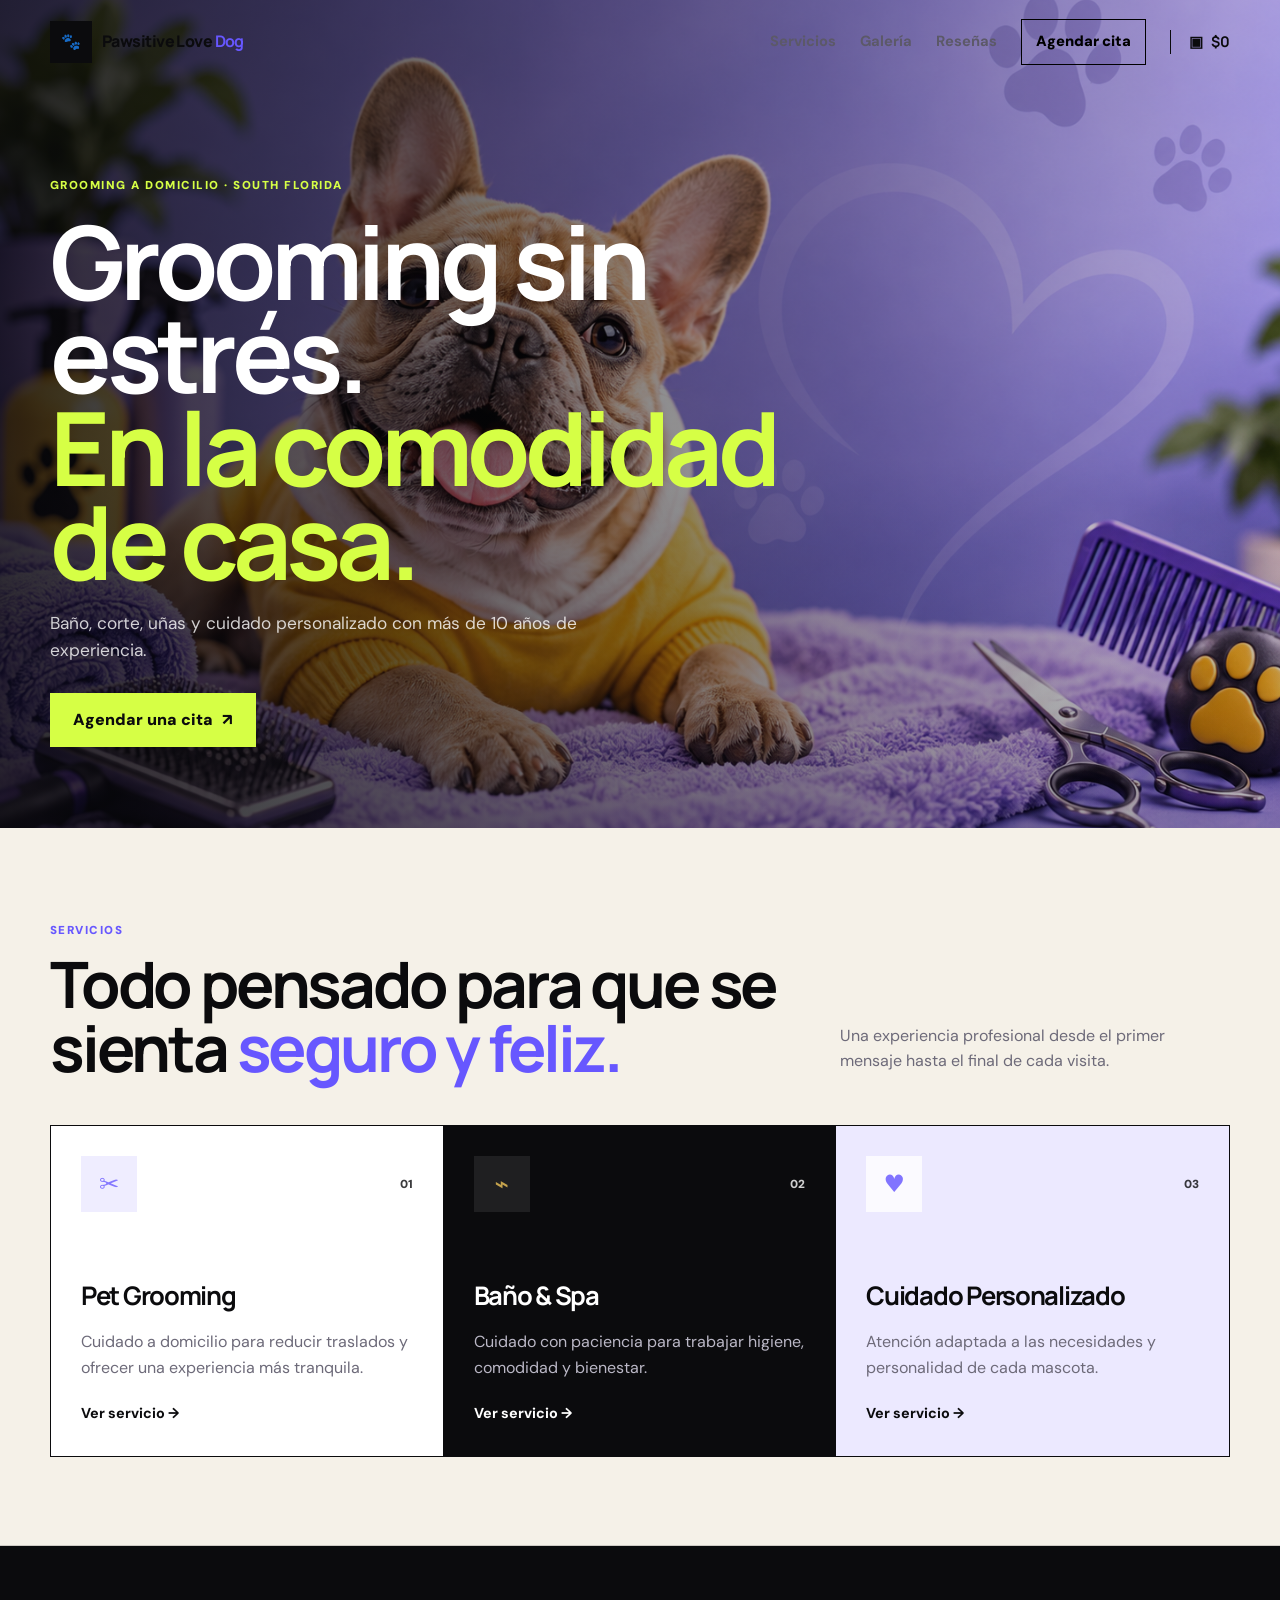
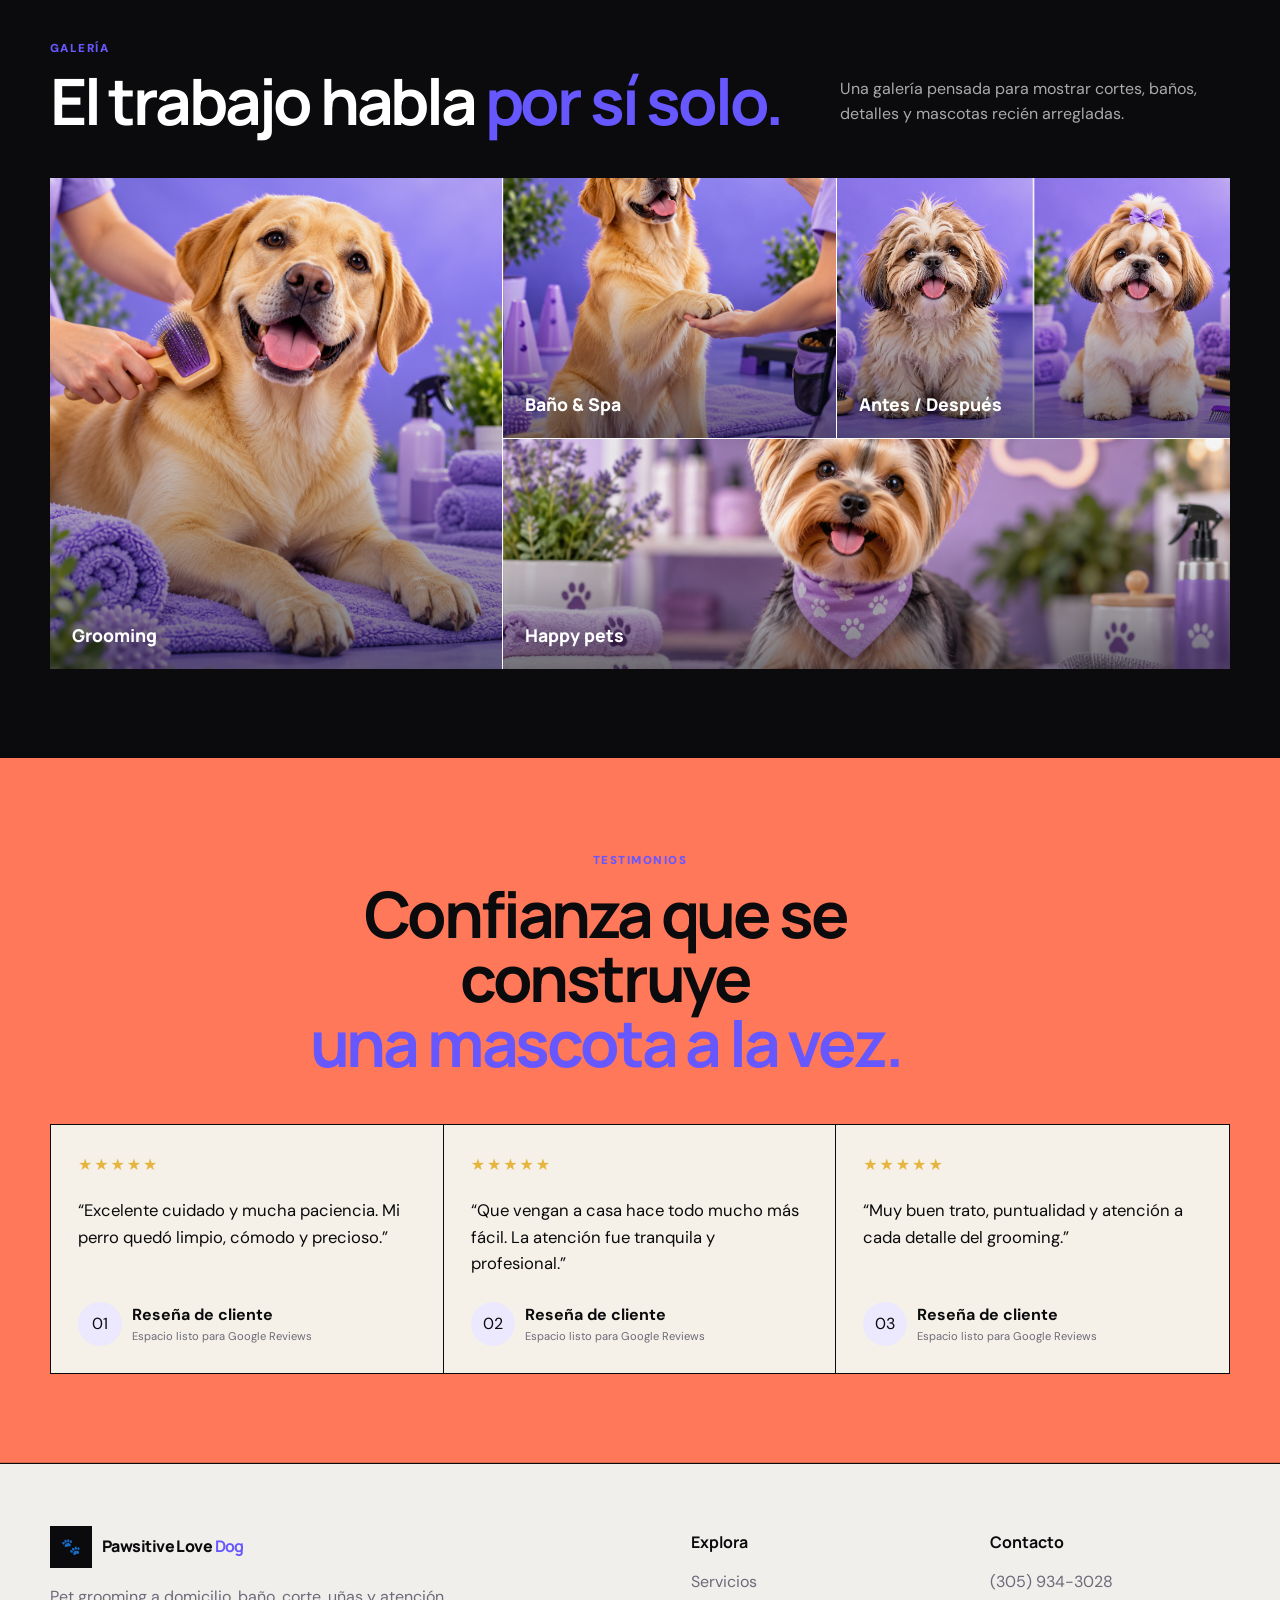
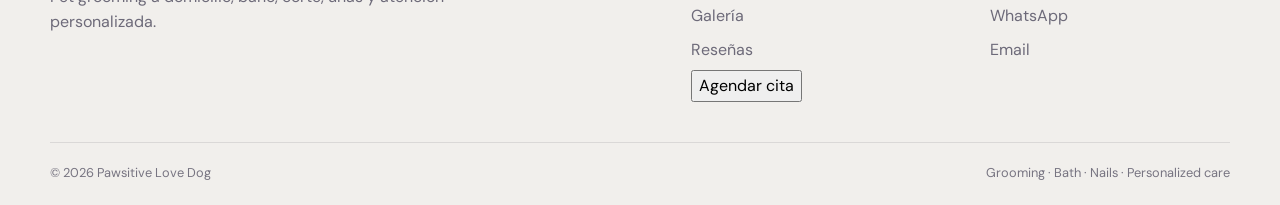
==== commit 2b161c57: "finish minimal navigation and remove legacy booking links" ====
--- a/1500.html
+++ b/1500.html
@@ -15,7 +15,7 @@
   <link href="https://fonts.googleapis.com/css2?family=DM+Sans:wght@400;500;600;700&family=Manrope:wght@600;700;800&display=swap" rel="stylesheet">
   <link rel="stylesheet" href="1500.css">
   <script type="application/ld+json">
-  {"@context":"https://schema.org","@type":"LocalBusiness","name":"Pawsitive Love Dog","description":"Pet grooming a domicilio y entrenamiento canino con cuidado con paciencia.","telephone":"+1-305-934-3028","email":"pawsitivelovedog20@yahoo.com"}
+  {"@context":"https://schema.org","@type":"LocalBusiness","name":"Pawsitive Love Dog","description":"Pet grooming a domicilio, baño, corte, uñas y cuidado personalizado.","telephone":"+1-305-934-3028","email":"pawsitivelovedog20@yahoo.com"}
   </script>
 </head>
 <body data-page="home">
@@ -26,11 +26,11 @@
       <a class="brand" href="1500.html"><span class="brand-mark">🐾</span><span>Pawsitive Love <b>Dog</b></span></a>
       <button class="menu-toggle" id="menuToggle" aria-label="Abrir menú" aria-expanded="false"><span></span><span></span></button>
       <nav class="nav" id="nav">
-        <a class="active" href="1500.html">Inicio</a>
-        <a href="premium-services.html">Servicios</a>
-        <a href="premium-about.html">Nosotros</a>
-        <a href="premium-gallery.html">Galería</a>
-        <a class="nav-cta" href="premium-booking.html">Reservar <span>↗</span></a>
+        <a href="#servicios">Servicios</a>
+        <a href="#galeria">Galería</a>
+        <a href="#resenas">Reseñas</a>
+        <button class="nav-book" type="button" data-open-booking>Agendar cita</button>
+        <div class="cart-total" aria-label="Total de reserva"><span>▣</span><b id="navTotal">$0</b></div>
       </nav>
     </div>
   </header>
@@ -125,7 +125,7 @@
   <footer>
     <div class="container footer-main">
       <div class="footer-brand"><a class="brand" href="1500.html"><span class="brand-mark">🐾</span><span>Pawsitive Love <b>Dog</b></span></a><p>Pet grooming a domicilio, baño, corte, uñas y atención personalizada.</p></div>
-      <div><h4>Explora</h4><a href="premium-services.html">Servicios</a><a href="premium-about.html">Nosotros</a><a href="premium-gallery.html">Galería</a><a href="premium-booking.html">Reservar</a></div>
+      <div><h4>Explora</h4><a href="#servicios">Servicios</a><a href="#galeria">Galería</a><a href="#resenas">Reseñas</a><button class="footer-book" type="button" data-open-booking>Agendar cita</button></div>
       <div><h4>Contacto</h4><a href="tel:+13059343028">(305) 934-3028</a><a href="https://wa.me/13059343028" target="_blank" rel="noopener">WhatsApp</a><a href="mailto:pawsitivelovedog20@yahoo.com">Email</a></div>
     </div>
     <div class="container footer-bottom"><span>© 2026 Pawsitive Love Dog</span><span>Grooming · Bath · Nails · Personalized care</span></div>
--- a/1500.css
+++ b/1500.css
@@ -139,3 +139,60 @@
  .booking-page .content-section{padding-top:54px}
  .booking-page .booking-form{padding:20px;border-radius:24px}
 }
+
+/* Square premium direction */
+body[data-page="home"]{--ink:#0b0b0d;--paper:#f5f1e8;--purple:#6757ff}
+body[data-page="home"] .site-header{background:transparent;border:0}
+body[data-page="home"] .site-header.scrolled{background:rgba(245,241,232,.94);border-bottom:1px solid #0b0b0d}
+body[data-page="home"] .brand-mark{border-radius:0;box-shadow:none}
+body[data-page="home"] .nav{gap:24px}
+.nav-book{border:1px solid currentColor;background:transparent;padding:10px 14px;font-weight:900}
+.cart-total{display:flex;align-items:center;gap:8px;border-left:1px solid currentColor;padding-left:18px;font-family:Manrope;font-weight:900}
+body[data-page="home"] .premium-hero{min-height:92svh;padding:0;background:#0b0b0d;color:#fff;position:relative}
+.hero-bg{position:absolute;inset:0;border-radius:0!important;background-position:center 38%}
+.hero-shade{position:absolute;inset:0;background:linear-gradient(90deg,rgba(7,7,10,.82) 0%,rgba(7,7,10,.48) 48%,rgba(7,7,10,.12) 100%)}
+.hero-minimal{position:relative;z-index:2;display:flex;align-items:flex-end;min-height:92svh;padding-bottom:9vh}
+.hero-minimal .hero-copy{max-width:800px}
+.hero-minimal .eyebrow{color:#d6ff45;margin-bottom:20px}
+.hero-minimal h1{font-size:clamp(3.5rem,8vw,7.6rem);max-width:1000px;margin:0 0 22px}
+.hero-minimal h1 em{color:#d6ff45}
+.hero-minimal p{color:rgba(255,255,255,.8);font-size:1.08rem;max-width:570px;margin-bottom:28px}
+.hero-book{border-radius:0;background:#d6ff45;color:#0b0b0d;box-shadow:none}
+body[data-page="home"] .section{padding:88px 0;border-bottom:1px solid rgba(11,11,13,.16)}
+body[data-page="home"] .section h2{max-width:780px}
+body[data-page="home"] .service-grid{gap:0;border:1px solid #0b0b0d}
+body[data-page="home"] .service-card{border:0;border-right:1px solid #0b0b0d;border-radius:0;min-height:330px;box-shadow:none}
+body[data-page="home"] .service-card:last-child{border-right:0}
+body[data-page="home"] .service-card:hover{transform:none;background:#d6ff45;color:#0b0b0d}
+body[data-page="home"] .service-icon{border-radius:0}
+body[data-page="home"] .results-section{background:#0b0b0d;color:#fff}
+body[data-page="home"] .results-section .section-head p{color:#aaa}
+body[data-page="home"] .gallery-preview{gap:1px;background:#fff}
+body[data-page="home"] .gallery-tile{border-radius:0}
+body[data-page="home"] .reviews{background:#ff785a}
+body[data-page="home"] .review-grid{gap:0;border:1px solid #0b0b0d}
+body[data-page="home"] .review-card{border:0;border-right:1px solid #0b0b0d;border-radius:0;background:#f5f1e8}
+body[data-page="home"] .review-card:last-child{border-right:0}
+body[data-page="home"] footer{border-top:1px solid #0b0b0d}
+.booking-drawer{position:fixed;inset:0;z-index:1000;display:none}
+.booking-drawer.open{display:block}
+.drawer-backdrop{position:absolute;inset:0;border:0;background:rgba(0,0,0,.62);width:100%}
+.wizard-shell{position:absolute;right:0;top:0;height:100%;width:min(680px,100%);background:#f5f1e8;border-left:1px solid #0b0b0d;overflow:auto;box-shadow:-30px 0 80px rgba(0,0,0,.2)}
+.wizard-head{height:92px;display:grid;grid-template-columns:1fr auto auto;align-items:center;gap:24px;padding:0 30px;border-bottom:1px solid #0b0b0d}
+.wizard-head>div:first-child{display:grid}.wizard-head span,.wizard-head small{font-size:.67rem;letter-spacing:.12em;font-weight:900}.wizard-head strong{font-size:1.15rem}.wizard-head>button{border:1px solid #0b0b0d;background:transparent;width:42px;height:42px;font-size:1.5rem}.wizard-price{text-align:right;display:grid}.wizard-price b{font-size:1.4rem;color:#6757ff}
+.wizard-progress{height:5px;background:#ded9cf}.wizard-progress i{display:block;height:100%;width:25%;background:#6757ff;transition:.25s}
+#bookingWizard{min-height:calc(100% - 97px);display:flex;flex-direction:column}
+.wizard-step{display:none;padding:44px 30px;flex:1}.wizard-step.active{display:block}
+.wizard-intro{font:800 clamp(1.7rem,4vw,2.6rem)/1.08 Manrope;margin:0 0 34px;letter-spacing:-.045em}
+.wizard-step label{display:grid;gap:8px;margin-bottom:22px;font-weight:800}
+.wizard-step input,.wizard-step select,.wizard-step textarea{border:1px solid #0b0b0d;border-radius:0;background:#fff;padding:15px 14px;outline:none}
+.wizard-step input:focus,.wizard-step select:focus,.wizard-step textarea:focus{box-shadow:4px 4px 0 #d6ff45}
+.wizard-step label>small,.price-note{font-weight:500;color:#6d685f;font-size:.78rem}
+.breed-combobox{position:relative}.breed-combobox input{width:100%}.breed-results{position:absolute;z-index:5;top:100%;left:0;right:0;background:#fff;border:1px solid #0b0b0d;border-top:0;max-height:220px;overflow:auto;display:none}.breed-results.show{display:block}.breed-results button{display:block;width:100%;text-align:left;border:0;border-bottom:1px solid #ddd;background:#fff;padding:11px 13px}.breed-results button:hover{background:#d6ff45}
+.service-picker{display:grid;border:1px solid #0b0b0d}.service-picker label{margin:0;display:grid;grid-template-columns:auto 1fr auto;align-items:center;gap:16px;padding:18px;border-bottom:1px solid #0b0b0d;cursor:pointer}.service-picker label:last-child{border-bottom:0}.service-picker label:has(input:checked){background:#d6ff45}.service-picker input{width:20px;height:20px}.service-picker span{display:grid}.service-picker small{font-weight:500;color:#5f5a52}.service-picker strong{font:800 1.1rem Manrope}
+.wizard-grid{display:grid;grid-template-columns:1fr 1fr;gap:16px}.wizard-review{border:1px solid #0b0b0d;background:#fff;padding:18px;margin-top:20px}.wizard-review div{display:flex;justify-content:space-between;border-bottom:1px solid #ddd;padding:8px 0}.wizard-review div:last-child{border:0}
+.wizard-actions{position:sticky;bottom:0;background:#f5f1e8;border-top:1px solid #0b0b0d;padding:18px 30px;display:flex;justify-content:space-between;gap:12px}.wizard-actions button{border:1px solid #0b0b0d;border-radius:0;padding:14px 18px;font-weight:900}.wizard-secondary{background:transparent}.wizard-primary{background:#0b0b0d;color:#fff;margin-left:auto}#wizardSubmit{display:none}
+@media(max-width:960px){.cart-total{border-left:0;padding-left:0}.nav-book{text-align:left}.hero-minimal{align-items:flex-end}.service-grid,.review-grid{grid-template-columns:1fr!important}.service-card,.review-card{border-right:0!important;border-bottom:1px solid #0b0b0d!important}}
+@media(max-width:650px){body[data-page="home"] .premium-hero,.hero-minimal{min-height:84svh}.hero-minimal{padding-bottom:54px}.hero-minimal h1{font-size:clamp(3.1rem,15vw,5rem)}.hero-minimal p{font-size:.96rem}.wizard-head{padding:0 18px;gap:12px}.wizard-step{padding:32px 18px}.wizard-actions{padding:14px 18px}.wizard-grid{grid-template-columns:1fr}}
+
+.admin-page{background:#f5f1e8;color:#0b0b0d}.admin-shell{width:min(1400px,calc(100% - 40px));margin:0 auto;padding:34px 0}.admin-shell>header{display:flex;justify-content:space-between;align-items:end;border-bottom:1px solid #0b0b0d;padding-bottom:24px}.admin-shell h1{font-size:clamp(3rem,7vw,6rem);margin:8px 0 0}.admin-shell header button{border:1px solid #0b0b0d;background:#d6ff45;padding:12px 16px;font-weight:900}.admin-stats{display:grid;grid-template-columns:1fr 1fr;border:1px solid #0b0b0d;border-top:0}.admin-stats div{padding:24px;border-right:1px solid #0b0b0d;display:grid}.admin-stats div:last-child{border:0}.admin-stats b{font-size:2.5rem}.admin-table-head{display:flex;justify-content:space-between;padding:30px 0 12px}.booking-rows{border-top:1px solid #0b0b0d}.booking-rows article{display:grid;grid-template-columns:1.1fr .8fr 1.5fr .5fr;border-bottom:1px solid #0b0b0d;padding:22px 0;gap:24px}.booking-rows article>div{display:grid;align-content:start}.booking-rows small{font-size:.64rem;letter-spacing:.12em}.booking-rows a,.booking-rows span{font-size:.85rem;color:#666}.admin-price strong{font-size:1.8rem}@media(max-width:760px){.booking-rows article{grid-template-columns:1fr 1fr}.admin-table-head span{display:none}}
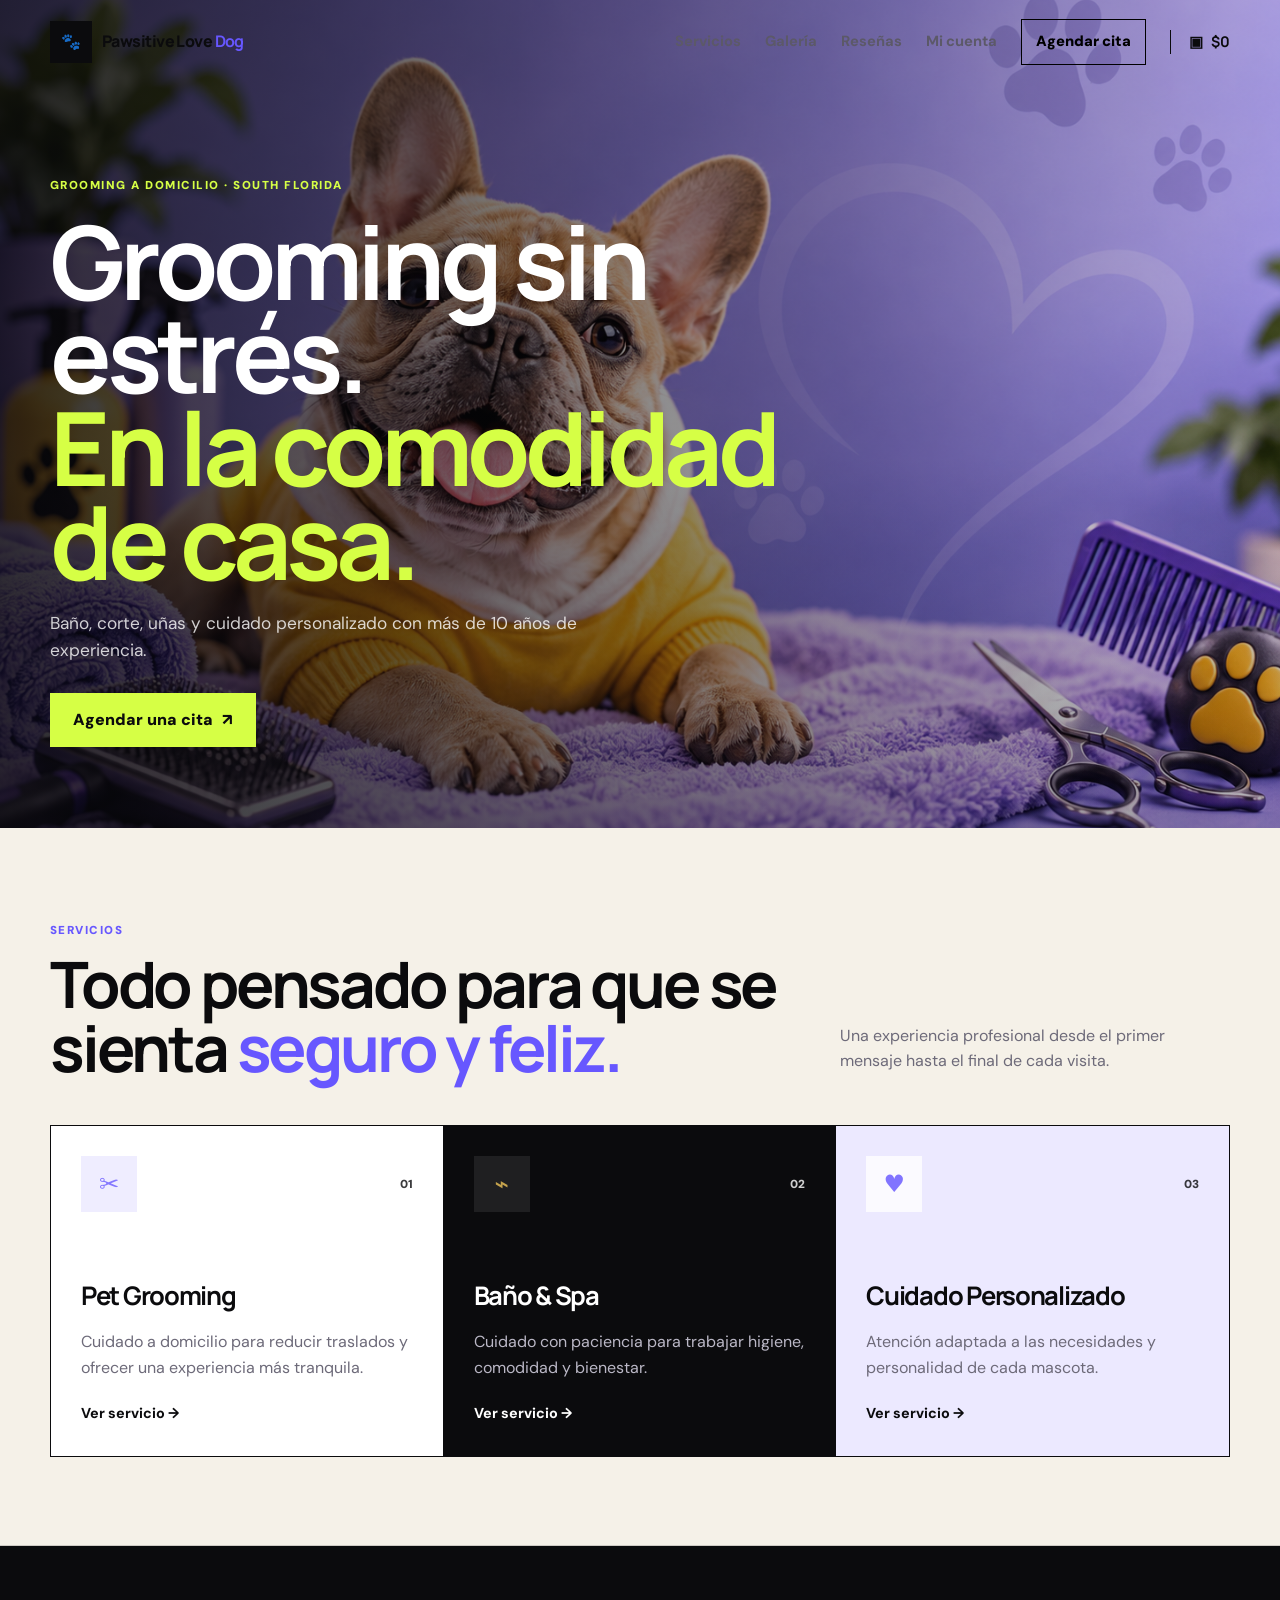
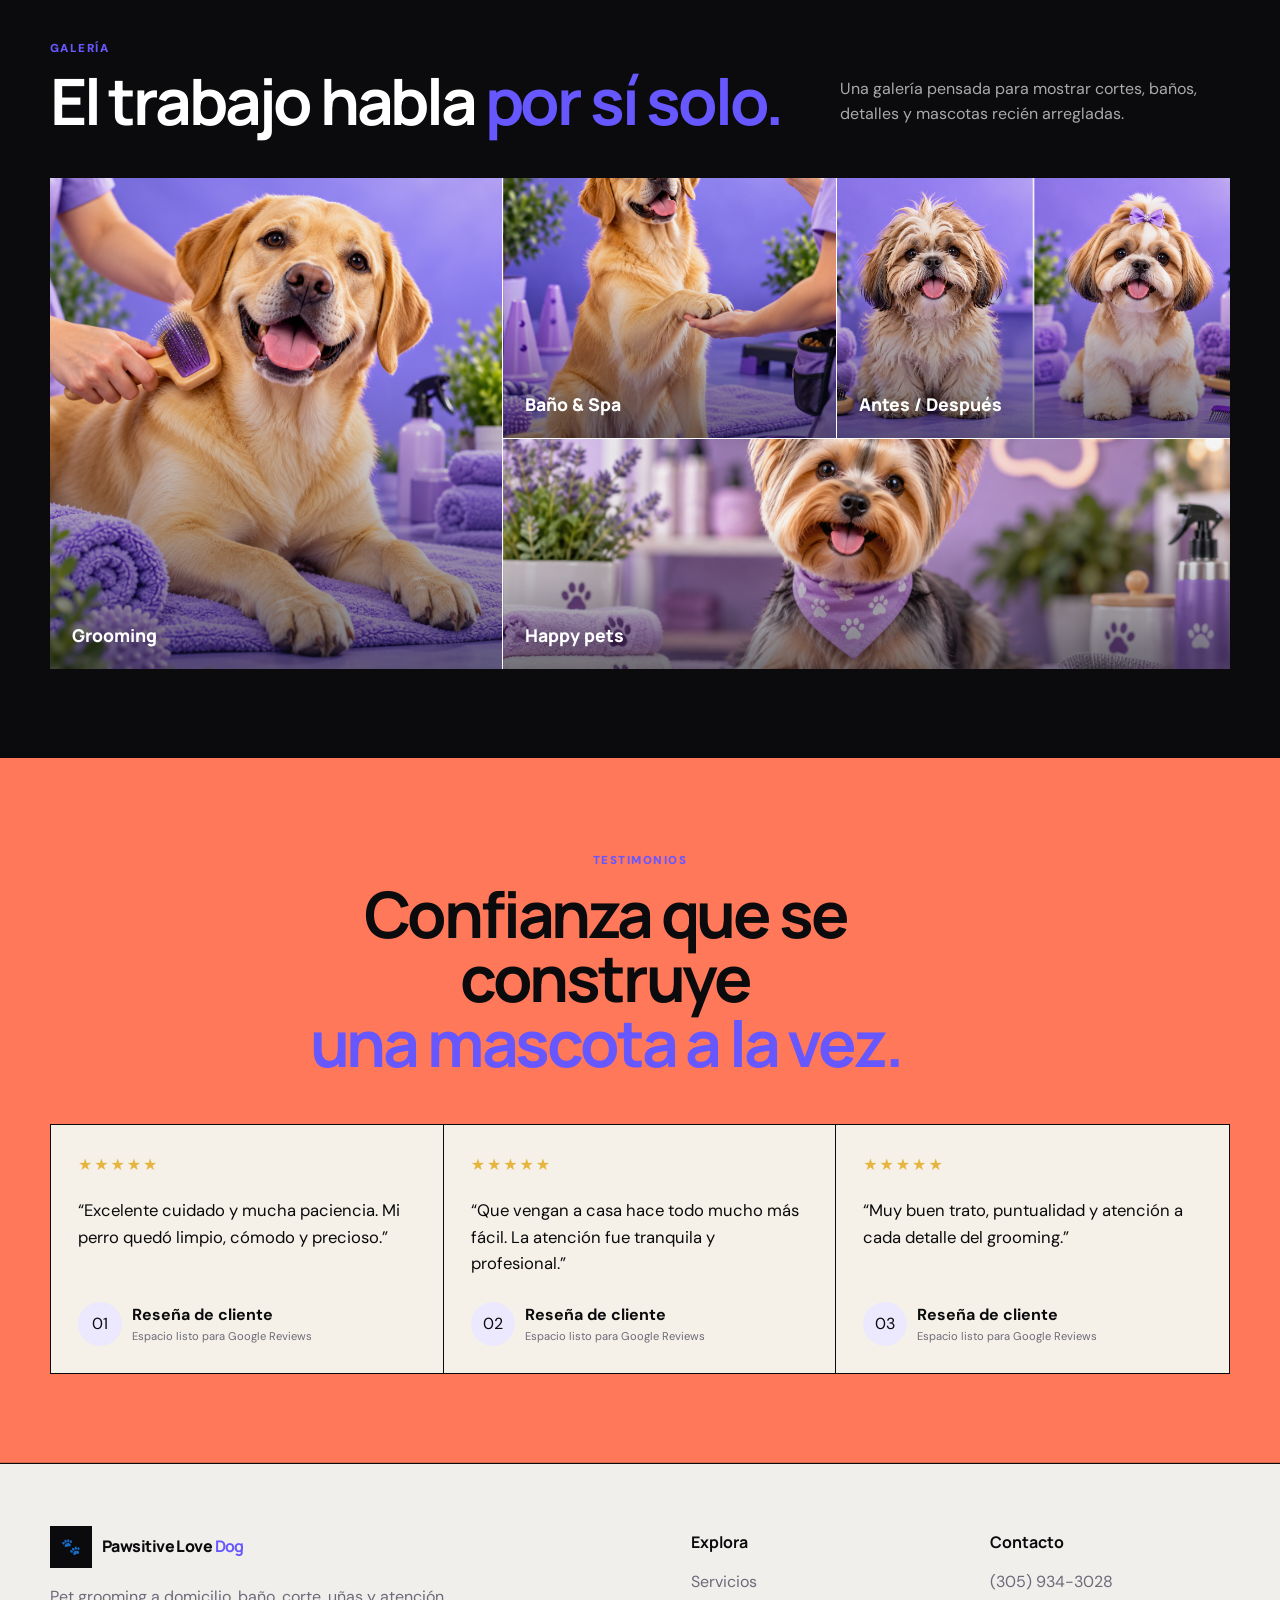
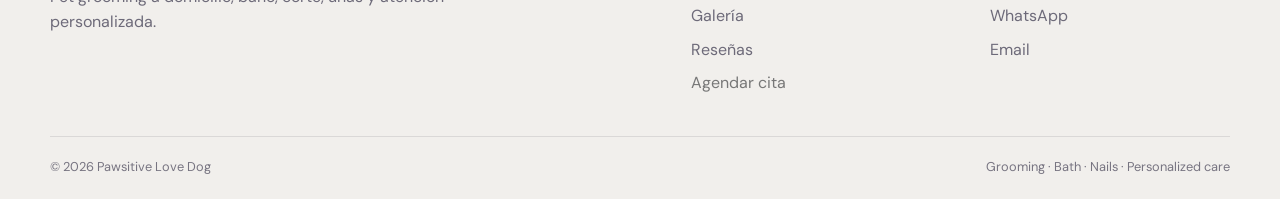
==== commit e149d58a: "add customer account entry and payment preview" ====
--- a/1500.html
+++ b/1500.html
@@ -29,7 +29,7 @@
         <a href="#servicios">Servicios</a>
         <a href="#galeria">Galería</a>
         <a href="#resenas">Reseñas</a>
-        <button class="nav-book" type="button" data-open-booking>Agendar cita</button>
+        <a href="cuenta.html">Mi cuenta</a><button class="nav-book" type="button" data-open-booking>Agendar cita</button>
         <div class="cart-total" aria-label="Total de reserva"><span>▣</span><b id="navTotal">$0</b></div>
       </nav>
     </div>
@@ -114,7 +114,7 @@
           <label><input type="checkbox" name="services" value="Corte de uñas" data-price="15"><span><b>Corte de uñas</b><small>Cuidado rápido y seguro</small></span><strong>$15</strong></label>
         </div><p class="price-note">Precios iniciales configurables desde el sistema.</p></div>
         <div class="wizard-step" data-step="3"><p class="wizard-intro">¿Cuándo te funciona?</p><div class="wizard-grid"><label>Fecha preferida<input required type="date" name="date"></label><label>Horario<select name="time"><option>Flexible</option><option>Mañana</option><option>Tarde</option></select></label></div><label>Notas<textarea name="notes" rows="4" placeholder="Edad, temperamento, necesidades especiales..."></textarea></label></div>
-        <div class="wizard-step" data-step="4"><p class="wizard-intro">Último paso. ¿Cómo confirmamos contigo?</p><div class="wizard-grid"><label>Tu nombre<input required name="name" autocomplete="name"></label><label>Teléfono<input required name="phone" autocomplete="tel"></label></div><label>Email<input required type="email" name="email" autocomplete="email"></label><div class="wizard-review" id="wizardReview"></div><div class="status-box" id="wizardStatus"></div></div>
+        <div class="wizard-step" data-step="4"><p class="wizard-intro">Último paso. ¿Cómo confirmamos contigo?</p><div class="wizard-grid"><label>Tu nombre<input required name="name" autocomplete="name"></label><label>Teléfono<input required name="phone" autocomplete="tel"></label></div><label>Email<input required type="email" name="email" autocomplete="email"></label><div class="wizard-review" id="wizardReview"></div><label class="payment-choice"><input type="checkbox" id="payOnline"><span><b>Pagar online</b><small>El pago se procesará con Stripe o el procesador que el negocio conecte.</small></span></label><div class="status-box" id="wizardStatus"></div></div>
         <footer class="wizard-actions"><button class="wizard-secondary" id="wizardBack" type="button">Atrás</button><button class="wizard-primary" id="wizardNext" type="button">Continuar →</button><button class="wizard-primary" id="wizardSubmit" type="submit">Solicitar cita →</button></footer>
       </form>
     </section>
--- a/1500.css
+++ b/1500.css
@@ -196,3 +196,4 @@
 @media(max-width:650px){body[data-page="home"] .premium-hero,.hero-minimal{min-height:84svh}.hero-minimal{padding-bottom:54px}.hero-minimal h1{font-size:clamp(3.1rem,15vw,5rem)}.hero-minimal p{font-size:.96rem}.wizard-head{padding:0 18px;gap:12px}.wizard-step{padding:32px 18px}.wizard-actions{padding:14px 18px}.wizard-grid{grid-template-columns:1fr}}
 
 .admin-page{background:#f5f1e8;color:#0b0b0d}.admin-shell{width:min(1400px,calc(100% - 40px));margin:0 auto;padding:34px 0}.admin-shell>header{display:flex;justify-content:space-between;align-items:end;border-bottom:1px solid #0b0b0d;padding-bottom:24px}.admin-shell h1{font-size:clamp(3rem,7vw,6rem);margin:8px 0 0}.admin-shell header button{border:1px solid #0b0b0d;background:#d6ff45;padding:12px 16px;font-weight:900}.admin-stats{display:grid;grid-template-columns:1fr 1fr;border:1px solid #0b0b0d;border-top:0}.admin-stats div{padding:24px;border-right:1px solid #0b0b0d;display:grid}.admin-stats div:last-child{border:0}.admin-stats b{font-size:2.5rem}.admin-table-head{display:flex;justify-content:space-between;padding:30px 0 12px}.booking-rows{border-top:1px solid #0b0b0d}.booking-rows article{display:grid;grid-template-columns:1.1fr .8fr 1.5fr .5fr;border-bottom:1px solid #0b0b0d;padding:22px 0;gap:24px}.booking-rows article>div{display:grid;align-content:start}.booking-rows small{font-size:.64rem;letter-spacing:.12em}.booking-rows a,.booking-rows span{font-size:.85rem;color:#666}.admin-price strong{font-size:1.8rem}@media(max-width:760px){.booking-rows article{grid-template-columns:1fr 1fr}.admin-table-head span{display:none}}
+.footer-book{border:0;background:none;padding:0;text-align:left;color:#777;cursor:pointer;font:inherit}.footer-book:hover{color:#0b0b0d}
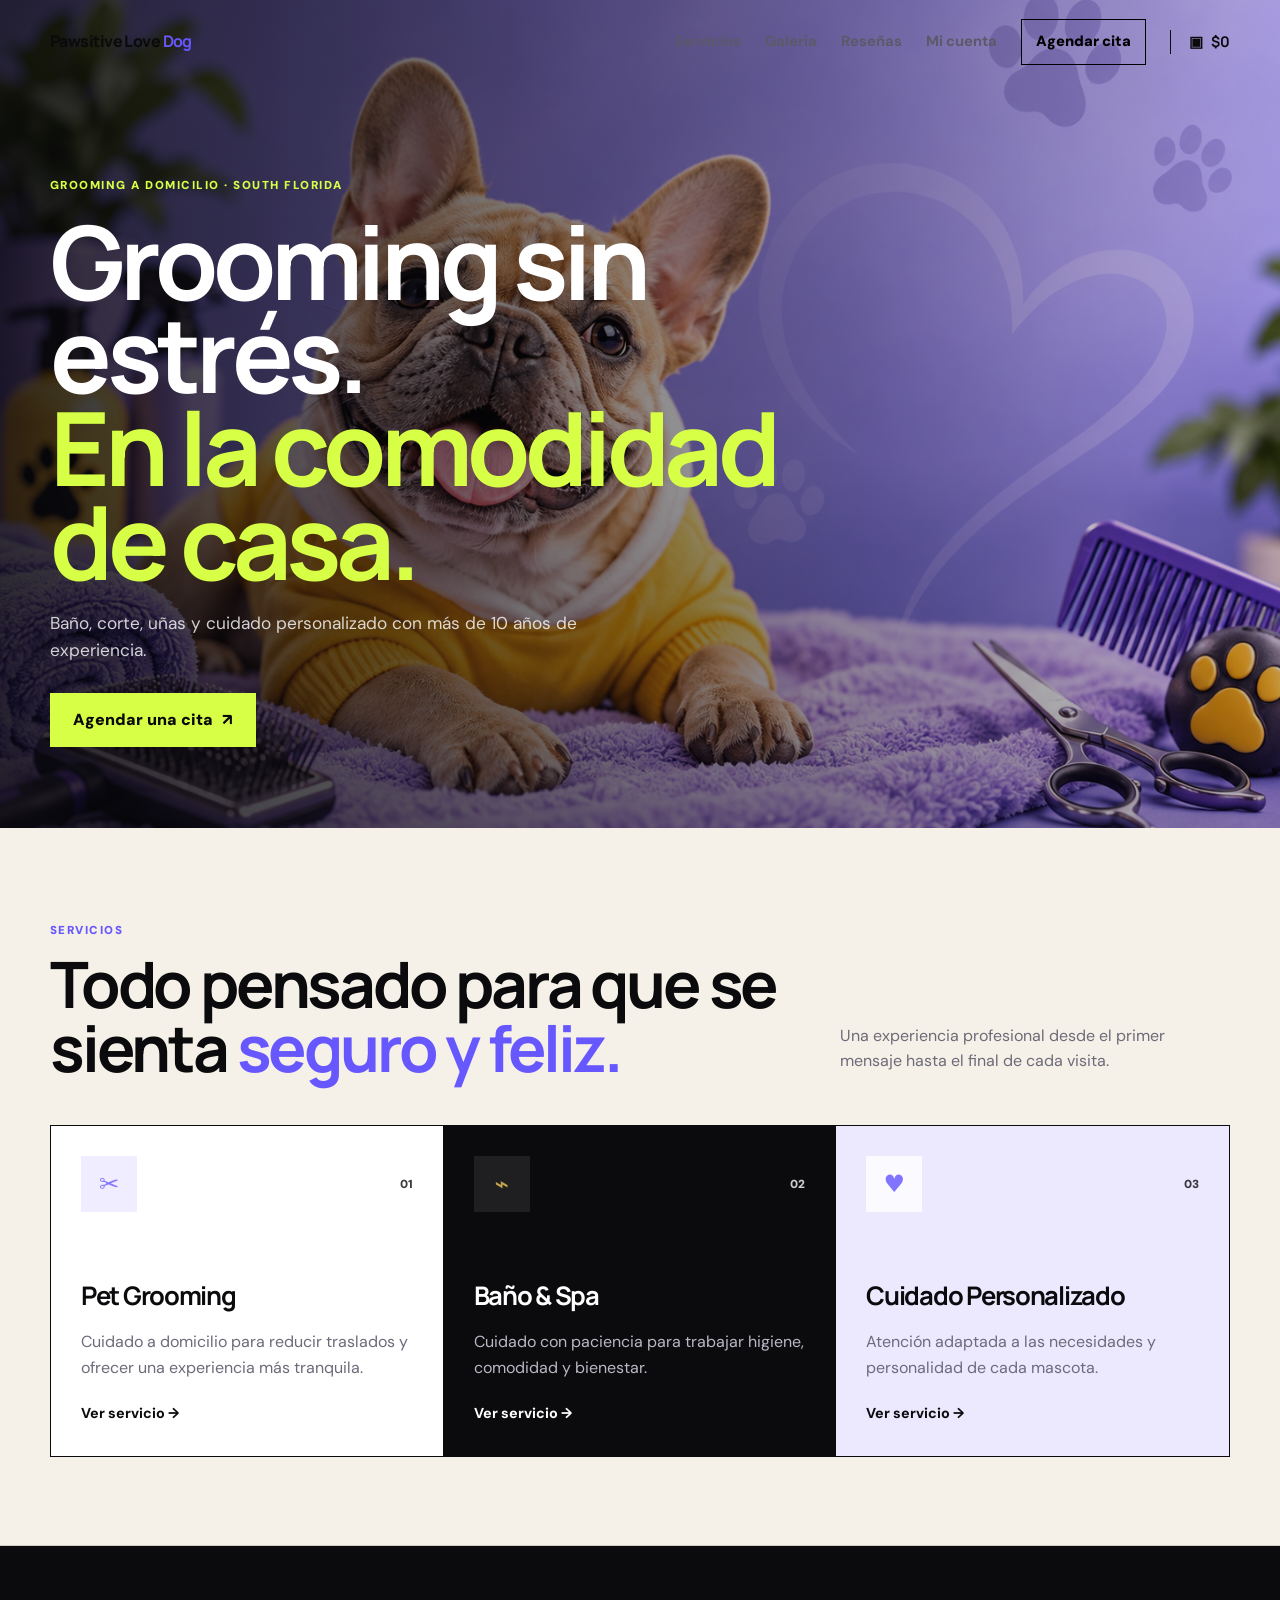
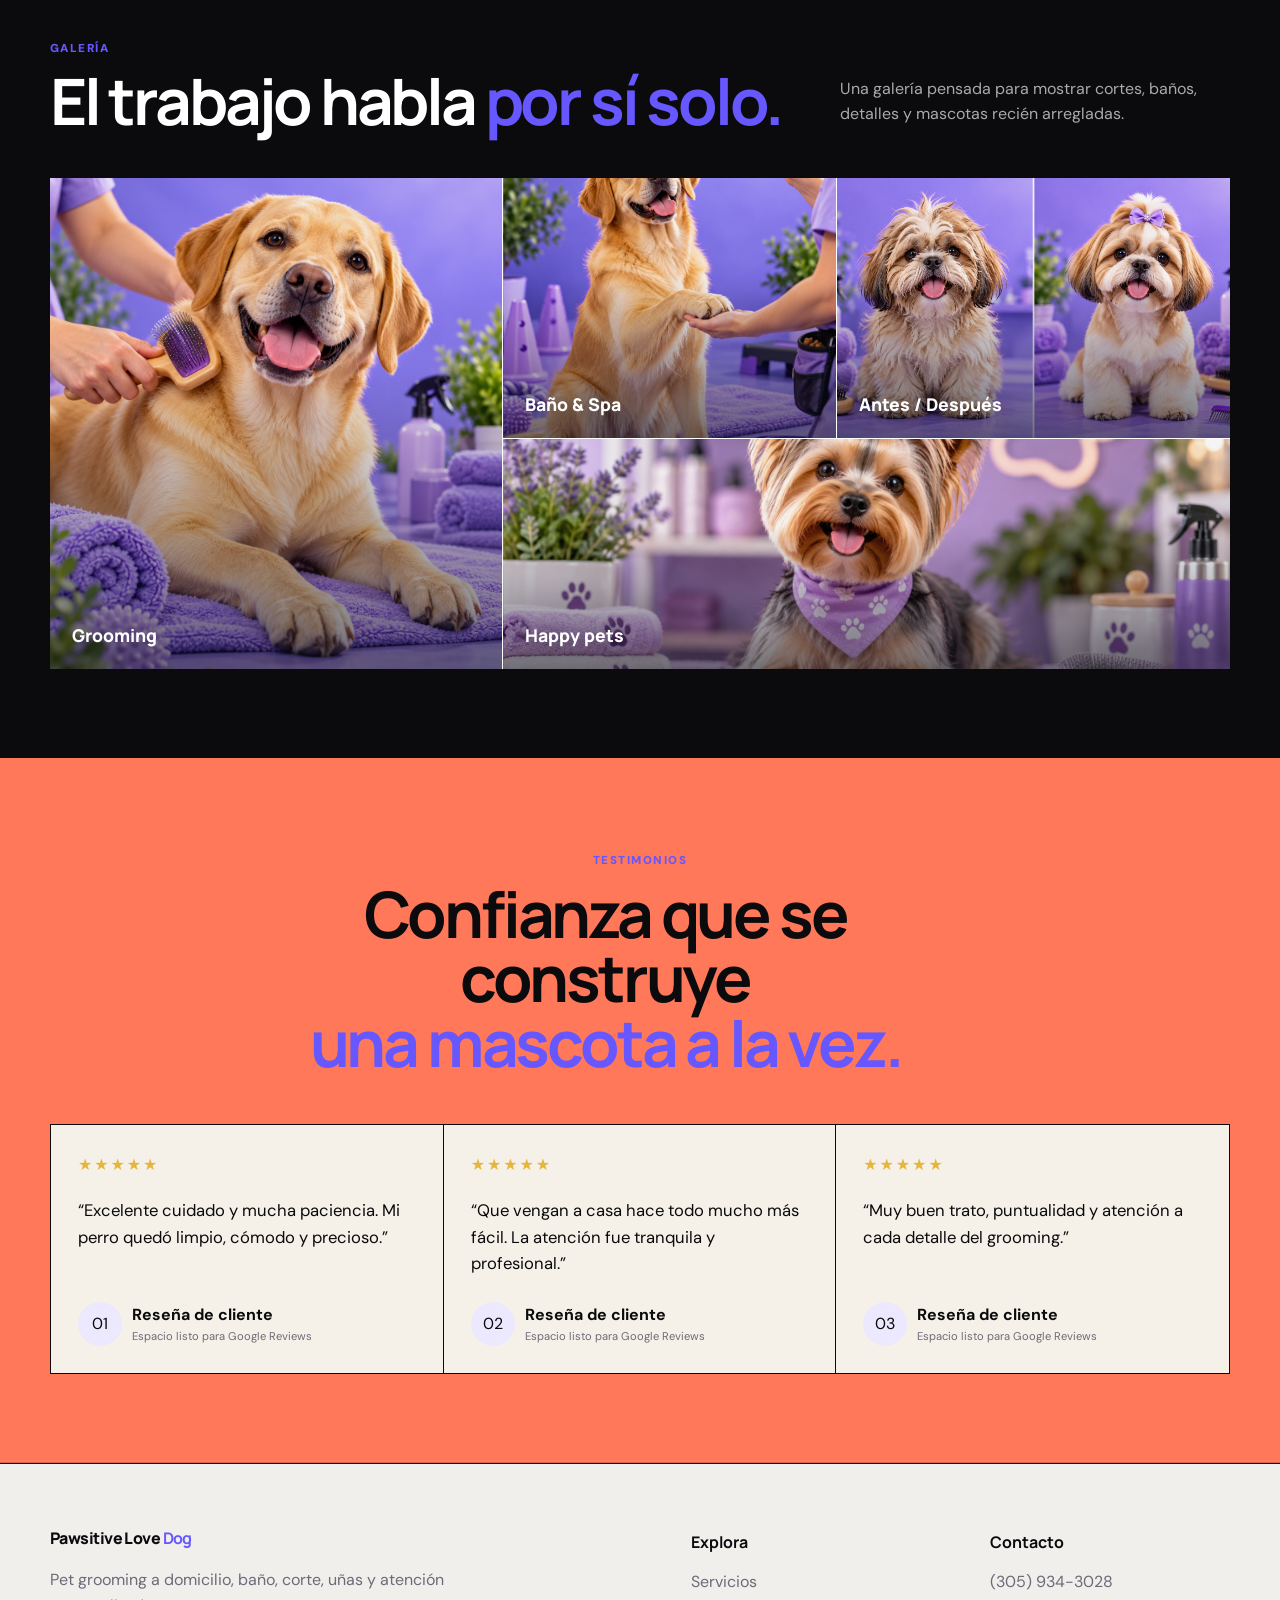
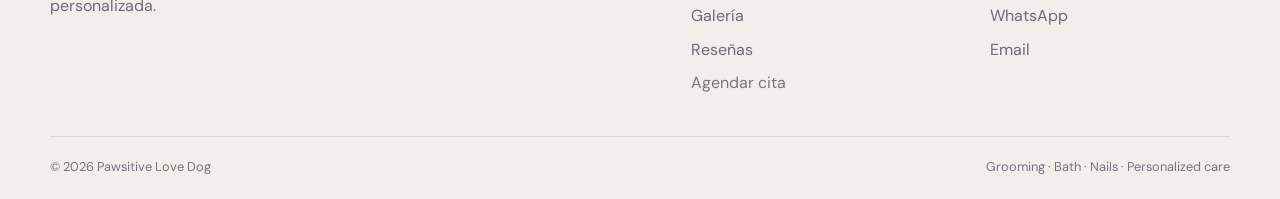
==== commit 0cd4d2f6: "remove paw logo and keep wordmark only" ====
--- a/1500.html
+++ b/1500.html
@@ -23,7 +23,7 @@
 
   <header class="site-header">
     <div class="container nav-wrap">
-      <a class="brand" href="1500.html"><span class="brand-mark">🐾</span><span>Pawsitive Love <b>Dog</b></span></a>
+      <a class="brand" href="1500.html"><span>Pawsitive Love <b>Dog</b></span></a>
       <button class="menu-toggle" id="menuToggle" aria-label="Abrir menú" aria-expanded="false"><span></span><span></span></button>
       <nav class="nav" id="nav">
         <a href="#servicios">Servicios</a>
@@ -124,7 +124,7 @@
 
   <footer>
     <div class="container footer-main">
-      <div class="footer-brand"><a class="brand" href="1500.html"><span class="brand-mark">🐾</span><span>Pawsitive Love <b>Dog</b></span></a><p>Pet grooming a domicilio, baño, corte, uñas y atención personalizada.</p></div>
+      <div class="footer-brand"><a class="brand" href="1500.html"><span>Pawsitive Love <b>Dog</b></span></a><p>Pet grooming a domicilio, baño, corte, uñas y atención personalizada.</p></div>
       <div><h4>Explora</h4><a href="#servicios">Servicios</a><a href="#galeria">Galería</a><a href="#resenas">Reseñas</a><button class="footer-book" type="button" data-open-booking>Agendar cita</button></div>
       <div><h4>Contacto</h4><a href="tel:+13059343028">(305) 934-3028</a><a href="https://wa.me/13059343028" target="_blank" rel="noopener">WhatsApp</a><a href="mailto:pawsitivelovedog20@yahoo.com">Email</a></div>
     </div>
--- a/1500.css
+++ b/1500.css
@@ -197,3 +197,7 @@
 
 .admin-page{background:#f5f1e8;color:#0b0b0d}.admin-shell{width:min(1400px,calc(100% - 40px));margin:0 auto;padding:34px 0}.admin-shell>header{display:flex;justify-content:space-between;align-items:end;border-bottom:1px solid #0b0b0d;padding-bottom:24px}.admin-shell h1{font-size:clamp(3rem,7vw,6rem);margin:8px 0 0}.admin-shell header button{border:1px solid #0b0b0d;background:#d6ff45;padding:12px 16px;font-weight:900}.admin-stats{display:grid;grid-template-columns:1fr 1fr;border:1px solid #0b0b0d;border-top:0}.admin-stats div{padding:24px;border-right:1px solid #0b0b0d;display:grid}.admin-stats div:last-child{border:0}.admin-stats b{font-size:2.5rem}.admin-table-head{display:flex;justify-content:space-between;padding:30px 0 12px}.booking-rows{border-top:1px solid #0b0b0d}.booking-rows article{display:grid;grid-template-columns:1.1fr .8fr 1.5fr .5fr;border-bottom:1px solid #0b0b0d;padding:22px 0;gap:24px}.booking-rows article>div{display:grid;align-content:start}.booking-rows small{font-size:.64rem;letter-spacing:.12em}.booking-rows a,.booking-rows span{font-size:.85rem;color:#666}.admin-price strong{font-size:1.8rem}@media(max-width:760px){.booking-rows article{grid-template-columns:1fr 1fr}.admin-table-head span{display:none}}
 .footer-book{border:0;background:none;padding:0;text-align:left;color:#777;cursor:pointer;font:inherit}.footer-book:hover{color:#0b0b0d}
+
+.status-box.demo{border:1px solid #0b0b0d!important;border-radius:0!important;background:#d6ff45!important;color:#0b0b0d!important;padding:18px!important}.payment-choice{display:grid!important;grid-template-columns:auto 1fr!important;gap:12px!important;border:1px solid #0b0b0d;padding:16px;margin-top:18px!important;background:#fff}.payment-choice input{width:20px;height:20px}.payment-choice span{display:grid}.payment-choice small{font-weight:500;color:#666}
+.portal-page{background:#f5f1e8;color:#0b0b0d}.portal-shell{width:min(1200px,calc(100% - 36px));margin:auto;min-height:100vh}.portal-top{height:90px;display:flex;align-items:center;justify-content:space-between;border-bottom:1px solid #0b0b0d}.portal-top button,.auth-tabs button{border:1px solid #0b0b0d;background:transparent;padding:10px 15px;font-weight:900}.auth-panel{max-width:600px;padding:10vh 0}.auth-panel h1,.portal-heading h1{font-size:clamp(3rem,7vw,6rem);line-height:.9;margin:15px 0 20px}.auth-panel>p{font-size:1.1rem;color:#666}.auth-tabs{display:flex;margin:34px 0 22px}.auth-tabs button.active{background:#0b0b0d;color:#fff}.auth-panel form,.pet-editor{display:grid;gap:16px}.auth-panel label,.pet-editor label{display:grid;gap:7px;font-weight:800}.auth-panel input,.pet-editor input,.pet-editor textarea{border:1px solid #0b0b0d;border-radius:0;background:#fff;padding:14px}.portal-primary{border:1px solid #0b0b0d!important;border-radius:0!important;background:#0b0b0d!important;color:#fff!important;padding:14px 18px!important;font-weight:900}.portal-heading{display:flex;align-items:end;justify-content:space-between;padding:70px 0 35px}.pet-grid{display:grid;grid-template-columns:repeat(3,1fr);gap:0;border:1px solid #0b0b0d}.pet-card{border-right:1px solid #0b0b0d;background:#fff}.pet-card:last-child{border-right:0}.pet-card img,.pet-photo-empty{width:100%;aspect-ratio:4/3;object-fit:cover;border-bottom:1px solid #0b0b0d}.pet-photo-empty{display:grid;place-items:center;font-size:4rem;background:#d6ff45}.pet-card>div:last-child{padding:20px}.pet-card h2{font-size:2rem;margin:4px 0}.pet-card button{border:0;background:none;padding:0;font-weight:900}.empty-pets{grid-column:1/-1;padding:50px;display:grid;background:#d6ff45}.pet-modal{position:fixed;z-index:1200;inset:0;background:rgba(0,0,0,.62);overflow:auto;padding:4vh 18px}.pet-editor{width:min(680px,100%);margin:auto;background:#f5f1e8;border:1px solid #0b0b0d;padding:28px}.pet-editor header{display:flex;justify-content:space-between;border-bottom:1px solid #0b0b0d;padding-bottom:18px}.pet-editor header h2{font-size:2.5rem;margin:0}.pet-editor header button{width:42px;height:42px;background:transparent;border:1px solid #0b0b0d}.history-row{display:grid;grid-template-columns:110px 1fr auto;gap:20px;padding:18px 0;border-bottom:1px solid #0b0b0d}.history-row p{margin:3px 0;color:#666}.admin-tabs{display:flex;border-bottom:1px solid #0b0b0d}.admin-tabs button{border:0;border-right:1px solid #0b0b0d;background:transparent;padding:14px 18px;font-weight:900}.admin-tabs button.active{background:#0b0b0d;color:#fff}.admin-stats{grid-template-columns:repeat(3,1fr)!important}.admin-actions{display:flex;gap:5px;margin-top:8px}.admin-actions button{border:1px solid #0b0b0d;background:#fff;padding:5px;font-size:.7rem}
+@media(max-width:760px){.pet-grid{grid-template-columns:1fr}.pet-card{border-right:0;border-bottom:1px solid #0b0b0d}.portal-heading{align-items:start;gap:20px;flex-direction:column}.admin-stats{grid-template-columns:1fr!important}.history-row{grid-template-columns:1fr}}
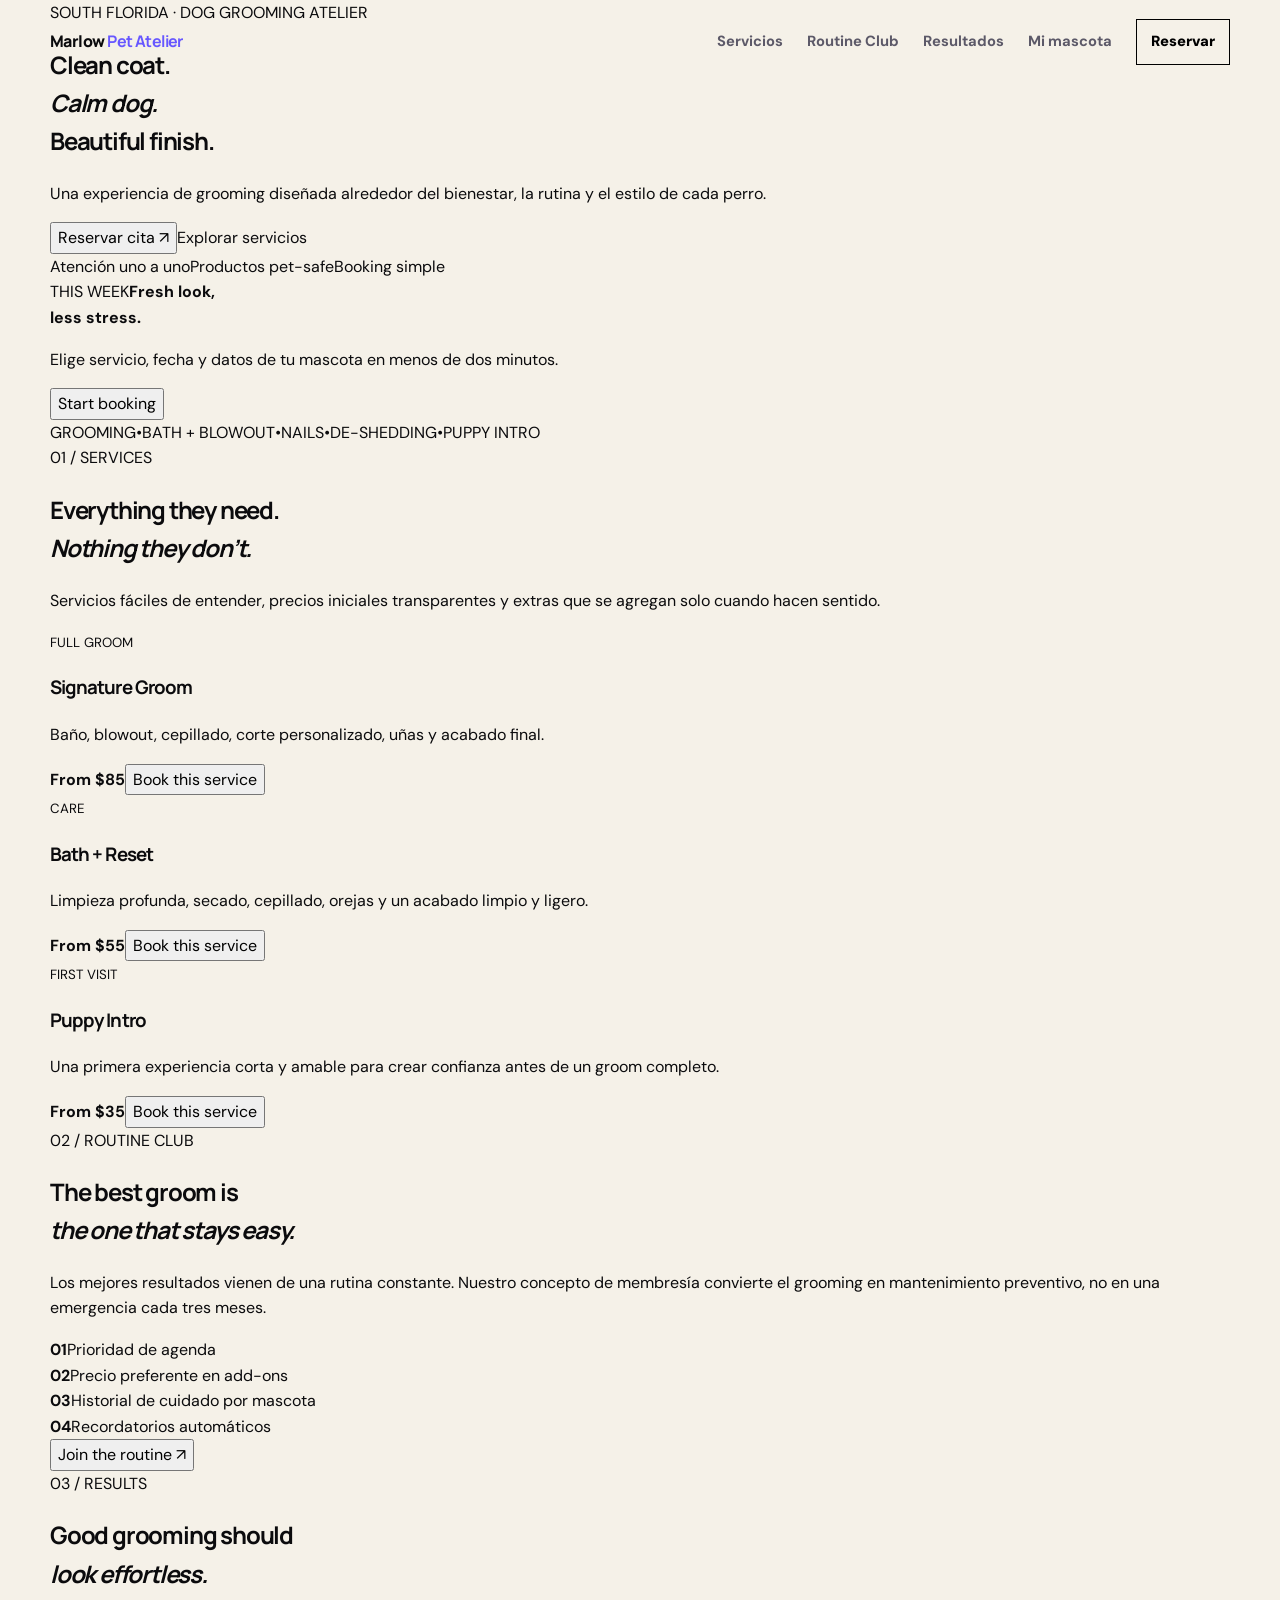
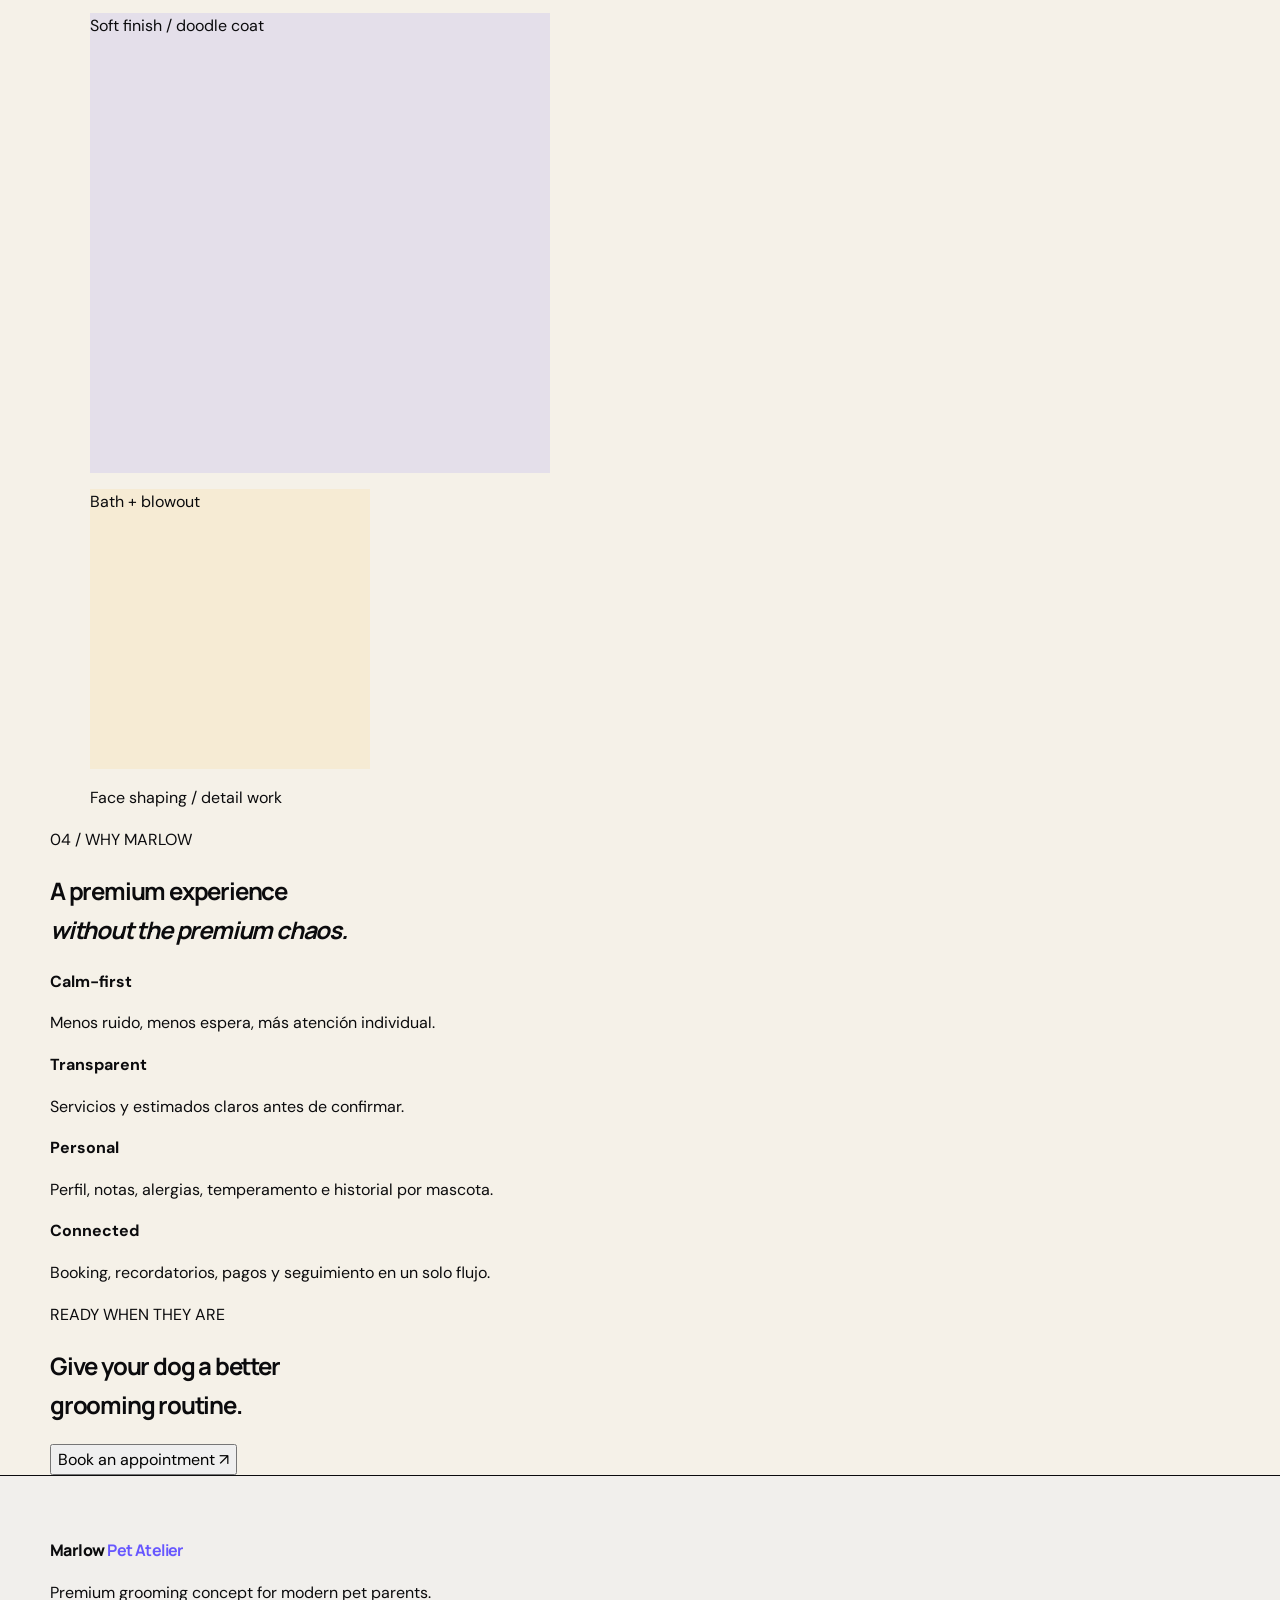
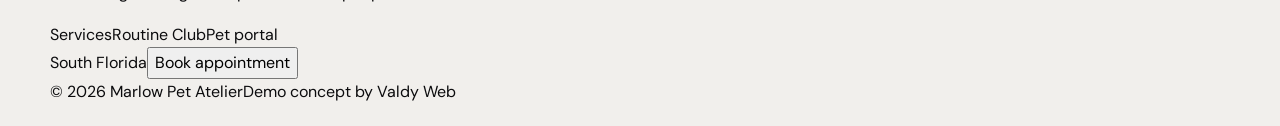
==== commit 8be6c62f: "design: rebuild premium grooming campaign home" ====
--- a/1500.html
+++ b/1500.html
@@ -1,135 +1,123 @@
 <!doctype html>
 <html lang="es">
 <head>
-  <meta charset="utf-8">
-  <meta name="viewport" content="width=device-width,initial-scale=1">
-  <meta name="theme-color" content="#0f1020">
-  <meta name="description" content="Pawsitive Love Dog: grooming a domicilio, baño, corte, uñas y cuidado personalizado con más de 10 años de experiencia.">
-  <meta property="og:title" content="Pawsitive Love Dog">
-  <meta property="og:description" content="Cuidado profesional, cuidado con paciencia y atención personalizada para tu mascota.">
-  <meta property="og:type" content="website">
-  <meta property="og:image" content="7251fcc9-298b-4392-9e66-af2479bb7d44.png">
-  <title>Pawsitive Love Dog | Grooming a domicilio</title>
-  <link rel="preconnect" href="https://fonts.googleapis.com">
-  <link rel="preconnect" href="https://fonts.gstatic.com" crossorigin>
-  <link href="https://fonts.googleapis.com/css2?family=DM+Sans:wght@400;500;600;700&family=Manrope:wght@600;700;800&display=swap" rel="stylesheet">
-  <link rel="stylesheet" href="1500.css">
-  <script type="application/ld+json">
-  {"@context":"https://schema.org","@type":"LocalBusiness","name":"Pawsitive Love Dog","description":"Pet grooming a domicilio, baño, corte, uñas y cuidado personalizado.","telephone":"+1-305-934-3028","email":"pawsitivelovedog20@yahoo.com"}
-  </script>
+<meta charset="utf-8"><meta name="viewport" content="width=device-width,initial-scale=1">
+<meta name="theme-color" content="#f3eee7">
+<meta name="description" content="Marlow Pet Atelier — grooming premium, baño, styling y cuidado personalizado para perros en South Florida.">
+<meta property="og:title" content="Marlow Pet Atelier">
+<meta property="og:description" content="Grooming calmado, diseño impecable y cuidado personalizado.">
+<meta property="og:type" content="website"><meta property="og:image" content="fondo.jpg">
+<title>Marlow Pet Atelier | Premium Dog Grooming</title>
+<link rel="preconnect" href="https://fonts.googleapis.com"><link rel="preconnect" href="https://fonts.gstatic.com" crossorigin>
+<link href="https://fonts.googleapis.com/css2?family=DM+Sans:wght@400;500;600;700&family=Manrope:wght@600;700;800&display=swap" rel="stylesheet">
+<link rel="stylesheet" href="1500.css">
+<script type="application/ld+json">{"@context":"https://schema.org","@type":"PetStore","name":"Marlow Pet Atelier","description":"Premium dog grooming, spa and styling concept in South Florida.","areaServed":"South Florida"}</script>
 </head>
-<body data-page="home">
-  <div class="progress" id="progress"></div>
+<body data-page="home" class="marlow-home">
+<div class="progress" id="progress"></div>
+<header class="site-header">
+  <div class="container nav-wrap">
+    <a class="brand marlow-wordmark" href="1500.html"><span>Marlow <b>Pet Atelier</b></span></a>
+    <button class="menu-toggle" id="menuToggle" aria-label="Abrir menú" aria-expanded="false"><span></span><span></span></button>
+    <nav class="nav" id="nav">
+      <a href="#services">Servicios</a><a href="#membership">Routine Club</a><a href="#results">Resultados</a><a href="cuenta.html">Mi mascota</a>
+      <button class="nav-book" type="button" data-open-booking>Reservar</button>
+    </nav>
+  </div>
+</header>
+<main>
+<section class="atelier-hero">
+  <div class="atelier-media" aria-hidden="true"></div>
+  <div class="atelier-overlay"></div>
+  <div class="container atelier-hero-grid">
+    <div class="atelier-copy reveal">
+      <span class="atelier-kicker">SOUTH FLORIDA · DOG GROOMING ATELIER</span>
+      <h1>Clean coat.<br><em>Calm dog.</em><br>Beautiful finish.</h1>
+      <p>Una experiencia de grooming diseñada alrededor del bienestar, la rutina y el estilo de cada perro.</p>
+      <div class="atelier-actions"><button class="atelier-primary" data-open-booking>Reservar cita ↗</button><a class="atelier-link" href="#services">Explorar servicios</a></div>
+      <div class="atelier-proof"><span>Atención uno a uno</span><span>Productos pet-safe</span><span>Booking simple</span></div>
+    </div>
+    <aside class="atelier-card reveal">
+      <span>THIS WEEK</span><strong>Fresh look,<br>less stress.</strong>
+      <p>Elige servicio, fecha y datos de tu mascota en menos de dos minutos.</p>
+      <button data-open-booking>Start booking</button>
+    </aside>
+  </div>
+</section>
 
-  <header class="site-header">
-    <div class="container nav-wrap">
-      <a class="brand" href="1500.html"><span>Pawsitive Love <b>Dog</b></span></a>
-      <button class="menu-toggle" id="menuToggle" aria-label="Abrir menú" aria-expanded="false"><span></span><span></span></button>
-      <nav class="nav" id="nav">
-        <a href="#servicios">Servicios</a>
-        <a href="#galeria">Galería</a>
-        <a href="#resenas">Reseñas</a>
-        <a href="cuenta.html">Mi cuenta</a><button class="nav-book" type="button" data-open-booking>Agendar cita</button>
-        <div class="cart-total" aria-label="Total de reserva"><span>▣</span><b id="navTotal">$0</b></div>
-      </nav>
+<section class="atelier-strip">
+  <div class="container"><span>GROOMING</span><i>•</i><span>BATH + BLOWOUT</span><i>•</i><span>NAILS</span><i>•</i><span>DE-SHEDDING</span><i>•</i><span>PUPPY INTRO</span></div>
+</section>
+
+<section class="atelier-section" id="services">
+  <div class="container">
+    <div class="atelier-heading reveal"><span>01 / SERVICES</span><h2>Everything they need.<br><em>Nothing they don’t.</em></h2><p>Servicios fáciles de entender, precios iniciales transparentes y extras que se agregan solo cuando hacen sentido.</p></div>
+    <div class="atelier-services">
+      <article class="atelier-service reveal"><small>FULL GROOM</small><h3>Signature Groom</h3><p>Baño, blowout, cepillado, corte personalizado, uñas y acabado final.</p><b>From $85</b><button data-open-booking>Book this service</button></article>
+      <article class="atelier-service reveal"><small>CARE</small><h3>Bath + Reset</h3><p>Limpieza profunda, secado, cepillado, orejas y un acabado limpio y ligero.</p><b>From $55</b><button data-open-booking>Book this service</button></article>
+      <article class="atelier-service atelier-service-dark reveal"><small>FIRST VISIT</small><h3>Puppy Intro</h3><p>Una primera experiencia corta y amable para crear confianza antes de un groom completo.</p><b>From $35</b><button data-open-booking>Book this service</button></article>
     </div>
-  </header>
+  </div>
+</section>
 
-  <main>
-    <section class="hero premium-hero">
-      <div class="hero-bg image-slot" aria-hidden="true"></div>
-      <div class="hero-shade" aria-hidden="true"></div>
-      <div class="container hero-minimal">
-        <div class="hero-copy reveal">
-          <div class="eyebrow">GROOMING A DOMICILIO · SOUTH FLORIDA</div>
-          <h1>Grooming sin estrés.<br><em>En la comodidad de casa.</em></h1>
-          <p>Baño, corte, uñas y cuidado personalizado con más de 10 años de experiencia.</p>
-          <button class="btn hero-book" type="button" data-open-booking>Agendar una cita <span>↗</span></button>
-        </div>
-      </div>
-    </section>
+<section class="atelier-editorial" id="membership">
+  <div class="container atelier-editorial-grid">
+    <div class="atelier-editorial-image reveal"></div>
+    <div class="atelier-editorial-copy reveal">
+      <span>02 / ROUTINE CLUB</span><h2>The best groom is<br><em>the one that stays easy.</em></h2>
+      <p>Los mejores resultados vienen de una rutina constante. Nuestro concepto de membresía convierte el grooming en mantenimiento preventivo, no en una emergencia cada tres meses.</p>
+      <div class="routine-list"><div><b>01</b><span>Prioridad de agenda</span></div><div><b>02</b><span>Precio preferente en add-ons</span></div><div><b>03</b><span>Historial de cuidado por mascota</span></div><div><b>04</b><span>Recordatorios automáticos</span></div></div>
+      <button class="atelier-primary" data-open-booking>Join the routine ↗</button>
+    </div>
+  </div>
+</section>
 
-    <section class="section" id="servicios">
-      <div class="container">
-        <div class="section-head reveal">
-          <div><span class="kicker">Servicios</span><h2>Todo pensado para que se sienta <em>seguro y feliz.</em></h2></div>
-          <p>Una experiencia profesional desde el primer mensaje hasta el final de cada visita.</p>
-        </div>
-        <div class="service-grid">
-          <a class="service-card reveal" href="premium-services.html#grooming">
-            <div class="service-top"><span class="service-icon">✂</span><span>01</span></div>
-            <div><h3>Pet Grooming</h3><p>Cuidado a domicilio para reducir traslados y ofrecer una experiencia más tranquila.</p><b>Ver servicio →</b></div>
-          </a>
-          <a class="service-card service-dark reveal" href="premium-services.html#baño">
-            <div class="service-top"><span class="service-icon">⌁</span><span>02</span></div>
-            <div><h3>Baño & Spa</h3><p>Cuidado con paciencia para trabajar higiene, comodidad y bienestar.</p><b>Ver servicio →</b></div>
-          </a>
-          <a class="service-card service-lav reveal" href="premium-services.html#care">
-            <div class="service-top"><span class="service-icon">♥</span><span>03</span></div>
-            <div><h3>Cuidado Personalizado</h3><p>Atención adaptada a las necesidades y personalidad de cada mascota.</p><b>Ver servicio →</b></div>
-          </a>
-        </div>
-      </div>
-    </section>
+<section class="atelier-section" id="results">
+  <div class="container">
+    <div class="atelier-heading reveal"><span>03 / RESULTS</span><h2>Good grooming should<br><em>look effortless.</em></h2></div>
+    <div class="atelier-gallery">
+      <figure class="g1 reveal"><div></div><figcaption>Soft finish / doodle coat</figcaption></figure>
+      <figure class="g2 reveal"><div></div><figcaption>Bath + blowout</figcaption></figure>
+      <figure class="g3 reveal"><div></div><figcaption>Face shaping / detail work</figcaption></figure>
+    </div>
+  </div>
+</section>
 
-    <section class="section results-section" id="galeria">
-      <div class="container">
-        <div class="section-head reveal">
-          <div><span class="kicker">Galería</span><h2>El trabajo habla <em>por sí solo.</em></h2></div>
-          <p>Una galería pensada para mostrar cortes, baños, detalles y mascotas recién arregladas.</p>
-        </div>
-        <div class="gallery-preview">
-          <div class="gallery-tile tall reveal"><div><span>Grooming</span></div></div>
-          <div class="gallery-tile pink reveal"><div><span>Baño & Spa</span></div></div>
-          <div class="gallery-tile gold reveal"><div><span>Antes / Después</span></div></div>
-          <div class="gallery-tile wide reveal"><div><span>Happy pets</span></div></div>
-        </div>
+<section class="atelier-section atelier-trust">
+  <div class="container">
+    <div class="atelier-heading reveal"><span>04 / WHY MARLOW</span><h2>A premium experience<br><em>without the premium chaos.</em></h2></div>
+    <div class="atelier-trust-grid">
+      <article><b>Calm-first</b><p>Menos ruido, menos espera, más atención individual.</p></article>
+      <article><b>Transparent</b><p>Servicios y estimados claros antes de confirmar.</p></article>
+      <article><b>Personal</b><p>Perfil, notas, alergias, temperamento e historial por mascota.</p></article>
+      <article><b>Connected</b><p>Booking, recordatorios, pagos y seguimiento en un solo flujo.</p></article>
+    </div>
+  </div>
+</section>
 
-      </div>
-    </section>
+<section class="atelier-cta">
+  <div class="container"><span>READY WHEN THEY ARE</span><h2>Give your dog a better<br>grooming routine.</h2><button data-open-booking>Book an appointment ↗</button></div>
+</section>
+</main>
 
-    <section class="section reviews" id="resenas">
-      <div class="container">
-        <div class="center-head reveal"><span class="kicker">Testimonios</span><h2>Confianza que se construye<br><em>una mascota a la vez.</em></h2></div>
-        <div class="review-grid">
-          <article class="review-card reveal"><div class="stars">★★★★★</div><p>“Excelente cuidado y mucha paciencia. Mi perro quedó limpio, cómodo y precioso.”</p><div class="reviewer"><span>01</span><div><strong>Reseña de cliente</strong><small>Espacio listo para Google Reviews</small></div></div></article>
-          <article class="review-card reveal"><div class="stars">★★★★★</div><p>“Que vengan a casa hace todo mucho más fácil. La atención fue tranquila y profesional.”</p><div class="reviewer"><span>02</span><div><strong>Reseña de cliente</strong><small>Espacio listo para Google Reviews</small></div></div></article>
-          <article class="review-card reveal"><div class="stars">★★★★★</div><p>“Muy buen trato, puntualidad y atención a cada detalle del grooming.”</p><div class="reviewer"><span>03</span><div><strong>Reseña de cliente</strong><small>Espacio listo para Google Reviews</small></div></div></article>
-        </div>
-      </div>
-    </section>
+<div class="booking-drawer" id="bookingDrawer" aria-hidden="true">
+<button class="drawer-backdrop" type="button" data-close-booking aria-label="Cerrar"></button>
+<section class="wizard-shell" role="dialog" aria-modal="true" aria-labelledby="wizardTitle">
+<header class="wizard-head"><div><span id="wizardStepLabel">PASO 1 DE 4</span><strong id="wizardTitle">Tu mascota</strong></div><div class="wizard-price"><small>Total</small><b id="wizardTotal">$0</b></div><button type="button" data-close-booking aria-label="Cerrar">×</button></header>
+<div class="wizard-progress"><i id="wizardProgress"></i></div>
+<form id="bookingWizard">
+<div class="wizard-step active" data-step="1"><p class="wizard-intro">Cuéntanos quién viene al atelier.</p><label>Nombre de tu mascota<input required name="pet" placeholder="Ej. Luna"></label><label>Raza<div class="breed-combobox"><input required name="breed" id="breedInput" autocomplete="off" placeholder="Escribe para buscar"><div class="breed-results" id="breedResults"></div></div></label></div>
+<div class="wizard-step" data-step="2"><p class="wizard-intro">Selecciona lo que necesita hoy.</p><div class="service-picker">
+<label><input type="checkbox" name="services" value="Signature Groom" data-price="85"><span><b>Signature Groom</b><small>Bath + haircut + finish</small></span><strong>$85</strong></label>
+<label><input type="checkbox" name="services" value="Bath + Reset" data-price="55"><span><b>Bath + Reset</b><small>Bath, dry and brush</small></span><strong>$55</strong></label>
+<label><input type="checkbox" name="services" value="Puppy Intro" data-price="35"><span><b>Puppy Intro</b><small>Gentle first experience</small></span><strong>$35</strong></label>
+<label><input type="checkbox" name="services" value="Nail Care" data-price="15"><span><b>Nail Care</b><small>Trim + paw check</small></span><strong>$15</strong></label>
+</div></div>
+<div class="wizard-step" data-step="3"><p class="wizard-intro">Escoge tu momento ideal.</p><div class="wizard-grid"><label>Fecha preferida<input required type="date" name="date"></label><label>Horario<select name="time"><option>Flexible</option><option>Mañana</option><option>Tarde</option></select></label></div><label>Notas<textarea name="notes" rows="4" placeholder="Temperamento, alergias, sensibilidad, estilo..."></textarea></label></div>
+<div class="wizard-step" data-step="4"><p class="wizard-intro">Último paso. ¿Cómo confirmamos contigo?</p><div class="wizard-grid"><label>Tu nombre<input required name="name"></label><label>Teléfono<input required name="phone"></label></div><label>Email<input required type="email" name="email"></label><div class="wizard-review" id="wizardReview"></div><label class="payment-choice"><input type="checkbox" id="payOnline"><span><b>Reservar con depósito</b><small>Listo para conectar Stripe.</small></span></label><div class="status-box" id="wizardStatus"></div></div>
+<footer class="wizard-actions"><button class="wizard-secondary" id="wizardBack" type="button">Atrás</button><button class="wizard-primary" id="wizardNext" type="button">Continuar →</button><button class="wizard-primary" id="wizardSubmit" type="submit">Solicitar cita →</button></footer>
+</form></section></div>
 
-  </main>
-  <div class="booking-drawer" id="bookingDrawer" aria-hidden="true">
-    <button class="drawer-backdrop" type="button" data-close-booking aria-label="Cerrar"></button>
-    <section class="wizard-shell" role="dialog" aria-modal="true" aria-labelledby="wizardTitle">
-      <header class="wizard-head"><div><span id="wizardStepLabel">PASO 1 DE 4</span><strong id="wizardTitle">Tu mascota</strong></div><div class="wizard-price"><small>Total</small><b id="wizardTotal">$0</b></div><button type="button" data-close-booking aria-label="Cerrar">×</button></header>
-      <div class="wizard-progress"><i id="wizardProgress"></i></div>
-      <form id="bookingWizard">
-        <div class="wizard-step active" data-step="1"><p class="wizard-intro">Empecemos por conocer a quien vamos a consentir.</p><label>Nombre de tu mascota<input required name="pet" placeholder="Ej. Luna"></label><label>Raza<div class="breed-combobox"><input required name="breed" id="breedInput" autocomplete="off" placeholder="Escribe para buscar o agrega la raza"><div class="breed-results" id="breedResults"></div></div><small>Si no aparece, usaremos exactamente lo que escribas.</small></label></div>
-        <div class="wizard-step" data-step="2"><p class="wizard-intro">Selecciona todo lo que necesita. El total se actualiza al instante.</p><div class="service-picker">
-          <label><input type="checkbox" name="services" value="Grooming completo" data-price="85"><span><b>Grooming completo</b><small>Baño + corte + acabado</small></span><strong>$85</strong></label>
-          <label><input type="checkbox" name="services" value="Baño & Spa" data-price="55"><span><b>Baño & Spa</b><small>Baño, secado y cepillado</small></span><strong>$55</strong></label>
-          <label><input type="checkbox" name="services" value="Corte / trim" data-price="35"><span><b>Corte / trim</b><small>Retoque de pelaje</small></span><strong>$35</strong></label>
-          <label><input type="checkbox" name="services" value="Corte de uñas" data-price="15"><span><b>Corte de uñas</b><small>Cuidado rápido y seguro</small></span><strong>$15</strong></label>
-        </div><p class="price-note">Precios iniciales configurables desde el sistema.</p></div>
-        <div class="wizard-step" data-step="3"><p class="wizard-intro">¿Cuándo te funciona?</p><div class="wizard-grid"><label>Fecha preferida<input required type="date" name="date"></label><label>Horario<select name="time"><option>Flexible</option><option>Mañana</option><option>Tarde</option></select></label></div><label>Notas<textarea name="notes" rows="4" placeholder="Edad, temperamento, necesidades especiales..."></textarea></label></div>
-        <div class="wizard-step" data-step="4"><p class="wizard-intro">Último paso. ¿Cómo confirmamos contigo?</p><div class="wizard-grid"><label>Tu nombre<input required name="name" autocomplete="name"></label><label>Teléfono<input required name="phone" autocomplete="tel"></label></div><label>Email<input required type="email" name="email" autocomplete="email"></label><div class="wizard-review" id="wizardReview"></div><label class="payment-choice"><input type="checkbox" id="payOnline"><span><b>Pagar online</b><small>El pago se procesará con Stripe o el procesador que el negocio conecte.</small></span></label><div class="status-box" id="wizardStatus"></div></div>
-        <footer class="wizard-actions"><button class="wizard-secondary" id="wizardBack" type="button">Atrás</button><button class="wizard-primary" id="wizardNext" type="button">Continuar →</button><button class="wizard-primary" id="wizardSubmit" type="submit">Solicitar cita →</button></footer>
-      </form>
-    </section>
-  </div>
-
-
-
-  <footer>
-    <div class="container footer-main">
-      <div class="footer-brand"><a class="brand" href="1500.html"><span>Pawsitive Love <b>Dog</b></span></a><p>Pet grooming a domicilio, baño, corte, uñas y atención personalizada.</p></div>
-      <div><h4>Explora</h4><a href="#servicios">Servicios</a><a href="#galeria">Galería</a><a href="#resenas">Reseñas</a><button class="footer-book" type="button" data-open-booking>Agendar cita</button></div>
-      <div><h4>Contacto</h4><a href="tel:+13059343028">(305) 934-3028</a><a href="https://wa.me/13059343028" target="_blank" rel="noopener">WhatsApp</a><a href="mailto:pawsitivelovedog20@yahoo.com">Email</a></div>
-    </div>
-    <div class="container footer-bottom"><span>© 2026 Pawsitive Love Dog</span><span>Grooming · Bath · Nails · Personalized care</span></div>
-  </footer>
-  <script src="1500.js"></script>
-</body>
-</html>+<footer class="atelier-footer"><div class="container"><div><a class="brand marlow-wordmark" href="1500.html"><span>Marlow <b>Pet Atelier</b></span></a><p>Premium grooming concept for modern pet parents.</p></div><div><a href="#services">Services</a><a href="#membership">Routine Club</a><a href="cuenta.html">Pet portal</a></div><div><span>South Florida</span><button data-open-booking>Book appointment</button></div></div><div class="container atelier-footer-bottom"><span>© 2026 Marlow Pet Atelier</span><span>Demo concept by Valdy Web</span></div></footer>
+<script src="1500.js"></script>
+</body></html>
--- a/1500.css
+++ b/1500.css
@@ -201,3 +201,24 @@
 .status-box.demo{border:1px solid #0b0b0d!important;border-radius:0!important;background:#d6ff45!important;color:#0b0b0d!important;padding:18px!important}.payment-choice{display:grid!important;grid-template-columns:auto 1fr!important;gap:12px!important;border:1px solid #0b0b0d;padding:16px;margin-top:18px!important;background:#fff}.payment-choice input{width:20px;height:20px}.payment-choice span{display:grid}.payment-choice small{font-weight:500;color:#666}
 .portal-page{background:#f5f1e8;color:#0b0b0d}.portal-shell{width:min(1200px,calc(100% - 36px));margin:auto;min-height:100vh}.portal-top{height:90px;display:flex;align-items:center;justify-content:space-between;border-bottom:1px solid #0b0b0d}.portal-top button,.auth-tabs button{border:1px solid #0b0b0d;background:transparent;padding:10px 15px;font-weight:900}.auth-panel{max-width:600px;padding:10vh 0}.auth-panel h1,.portal-heading h1{font-size:clamp(3rem,7vw,6rem);line-height:.9;margin:15px 0 20px}.auth-panel>p{font-size:1.1rem;color:#666}.auth-tabs{display:flex;margin:34px 0 22px}.auth-tabs button.active{background:#0b0b0d;color:#fff}.auth-panel form,.pet-editor{display:grid;gap:16px}.auth-panel label,.pet-editor label{display:grid;gap:7px;font-weight:800}.auth-panel input,.pet-editor input,.pet-editor textarea{border:1px solid #0b0b0d;border-radius:0;background:#fff;padding:14px}.portal-primary{border:1px solid #0b0b0d!important;border-radius:0!important;background:#0b0b0d!important;color:#fff!important;padding:14px 18px!important;font-weight:900}.portal-heading{display:flex;align-items:end;justify-content:space-between;padding:70px 0 35px}.pet-grid{display:grid;grid-template-columns:repeat(3,1fr);gap:0;border:1px solid #0b0b0d}.pet-card{border-right:1px solid #0b0b0d;background:#fff}.pet-card:last-child{border-right:0}.pet-card img,.pet-photo-empty{width:100%;aspect-ratio:4/3;object-fit:cover;border-bottom:1px solid #0b0b0d}.pet-photo-empty{display:grid;place-items:center;font-size:4rem;background:#d6ff45}.pet-card>div:last-child{padding:20px}.pet-card h2{font-size:2rem;margin:4px 0}.pet-card button{border:0;background:none;padding:0;font-weight:900}.empty-pets{grid-column:1/-1;padding:50px;display:grid;background:#d6ff45}.pet-modal{position:fixed;z-index:1200;inset:0;background:rgba(0,0,0,.62);overflow:auto;padding:4vh 18px}.pet-editor{width:min(680px,100%);margin:auto;background:#f5f1e8;border:1px solid #0b0b0d;padding:28px}.pet-editor header{display:flex;justify-content:space-between;border-bottom:1px solid #0b0b0d;padding-bottom:18px}.pet-editor header h2{font-size:2.5rem;margin:0}.pet-editor header button{width:42px;height:42px;background:transparent;border:1px solid #0b0b0d}.history-row{display:grid;grid-template-columns:110px 1fr auto;gap:20px;padding:18px 0;border-bottom:1px solid #0b0b0d}.history-row p{margin:3px 0;color:#666}.admin-tabs{display:flex;border-bottom:1px solid #0b0b0d}.admin-tabs button{border:0;border-right:1px solid #0b0b0d;background:transparent;padding:14px 18px;font-weight:900}.admin-tabs button.active{background:#0b0b0d;color:#fff}.admin-stats{grid-template-columns:repeat(3,1fr)!important}.admin-actions{display:flex;gap:5px;margin-top:8px}.admin-actions button{border:1px solid #0b0b0d;background:#fff;padding:5px;font-size:.7rem}
 @media(max-width:760px){.pet-grid{grid-template-columns:1fr}.pet-card{border-right:0;border-bottom:1px solid #0b0b0d}.portal-heading{align-items:start;gap:20px;flex-direction:column}.admin-stats{grid-template-columns:1fr!important}.history-row{grid-template-columns:1fr}}
+
+/* Rose brand palette */
+body[data-page="home"]{--rose:#e86f91;--rose-soft:#d8a4b1;--rose-deep:#a84e69}
+body[data-page="home"] .hero-minimal .eyebrow,
+body[data-page="home"] .hero-minimal h1 em{color:#f29ab2}
+body[data-page="home"] .hero-book{background:#e86f91;color:#171216}
+body[data-page="home"] .service-card:hover{background:#e86f91;color:#171216}
+body[data-page="home"] .service-dark{background:#d8a4b1;color:#171216}
+body[data-page="home"] .service-dark p{color:#514348}
+body[data-page="home"] .reviews{background:#d8a4b1}
+body[data-page="home"] .wizard-step input:focus,
+body[data-page="home"] .wizard-step select:focus,
+body[data-page="home"] .wizard-step textarea:focus{box-shadow:4px 4px 0 #e86f91}
+body[data-page="home"] .breed-results button:hover,
+body[data-page="home"] .service-picker label:has(input:checked){background:#e86f91}
+body[data-page="home"] .wizard-price b{color:#a84e69}
+body[data-page="home"] .wizard-progress i{background:#e86f91}
+.status-box.demo{background:#d8a4b1!important}
+.portal-page .brand-mark,body[data-page="home"] .brand-mark{display:none}
+.portal-page .pet-photo-empty,.portal-page .empty-pets{background:#d8a4b1}
+.admin-page .admin-shell header button{background:#e86f91}
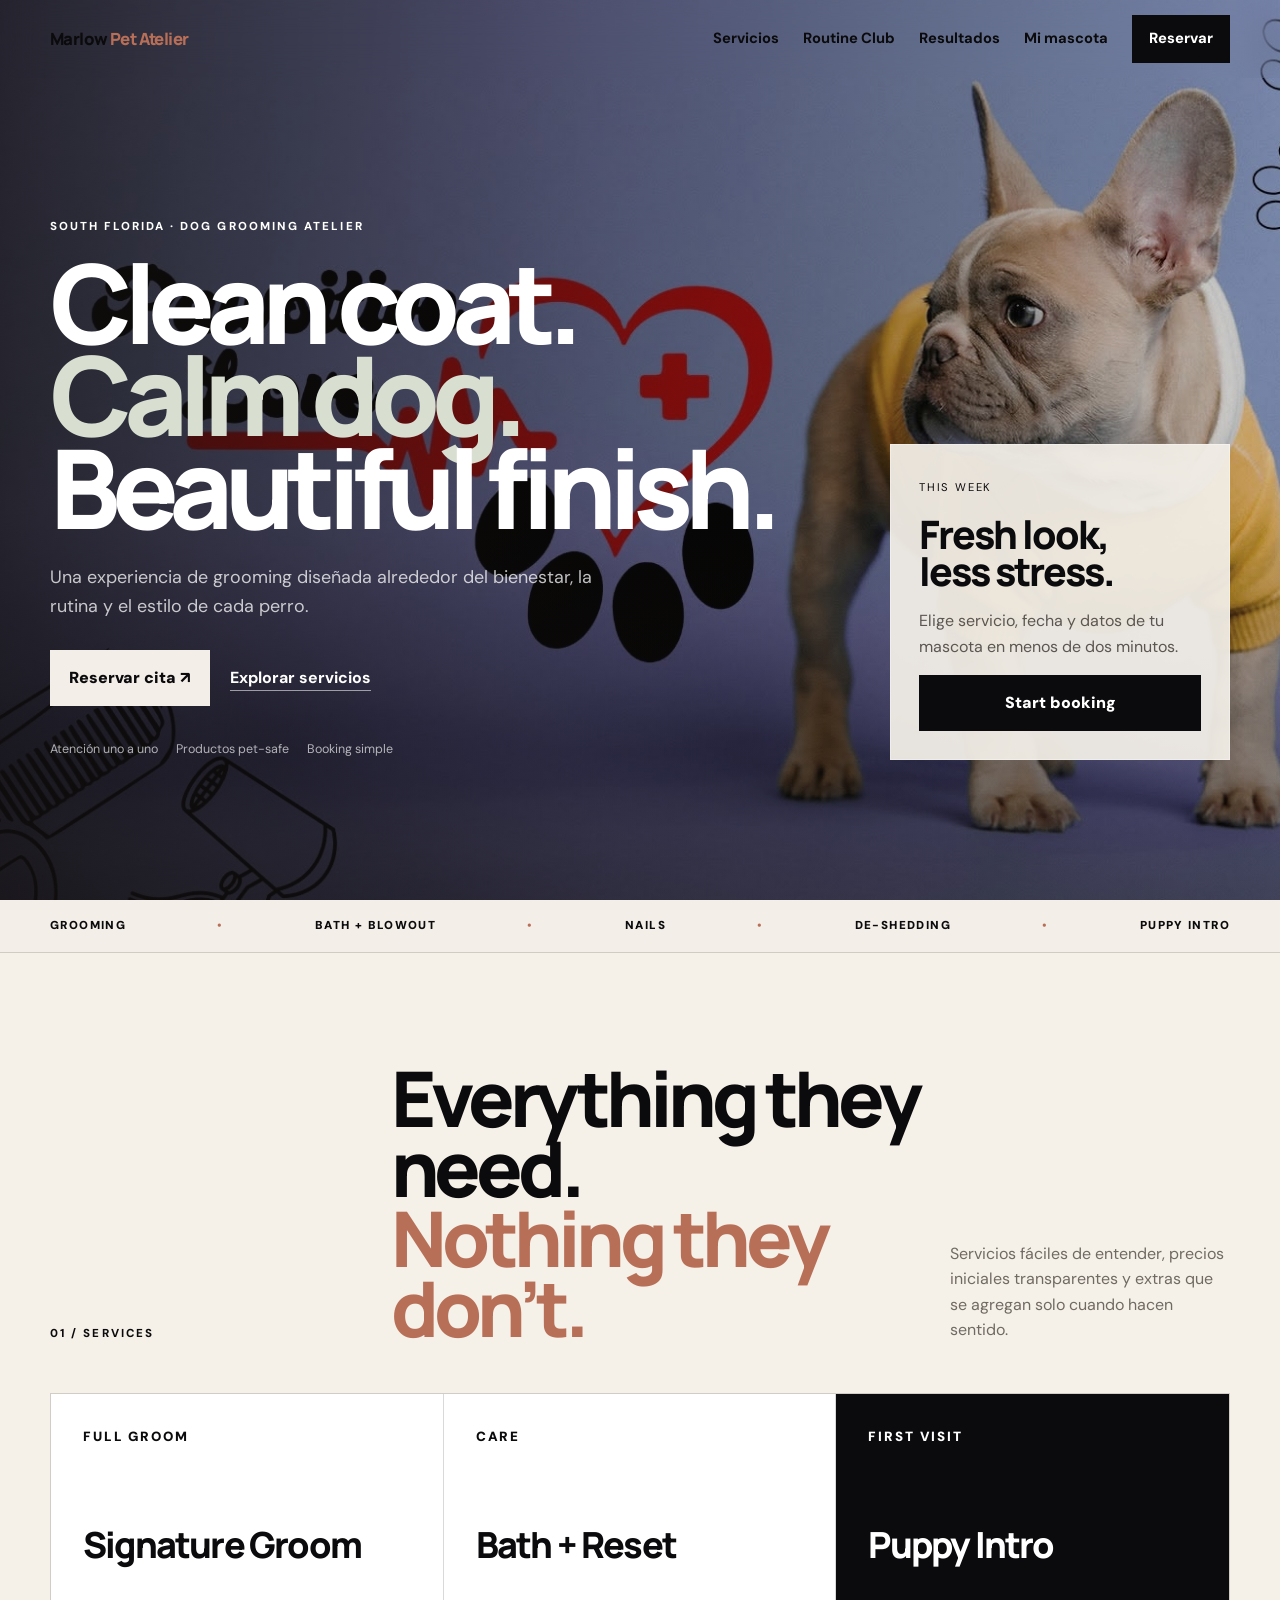
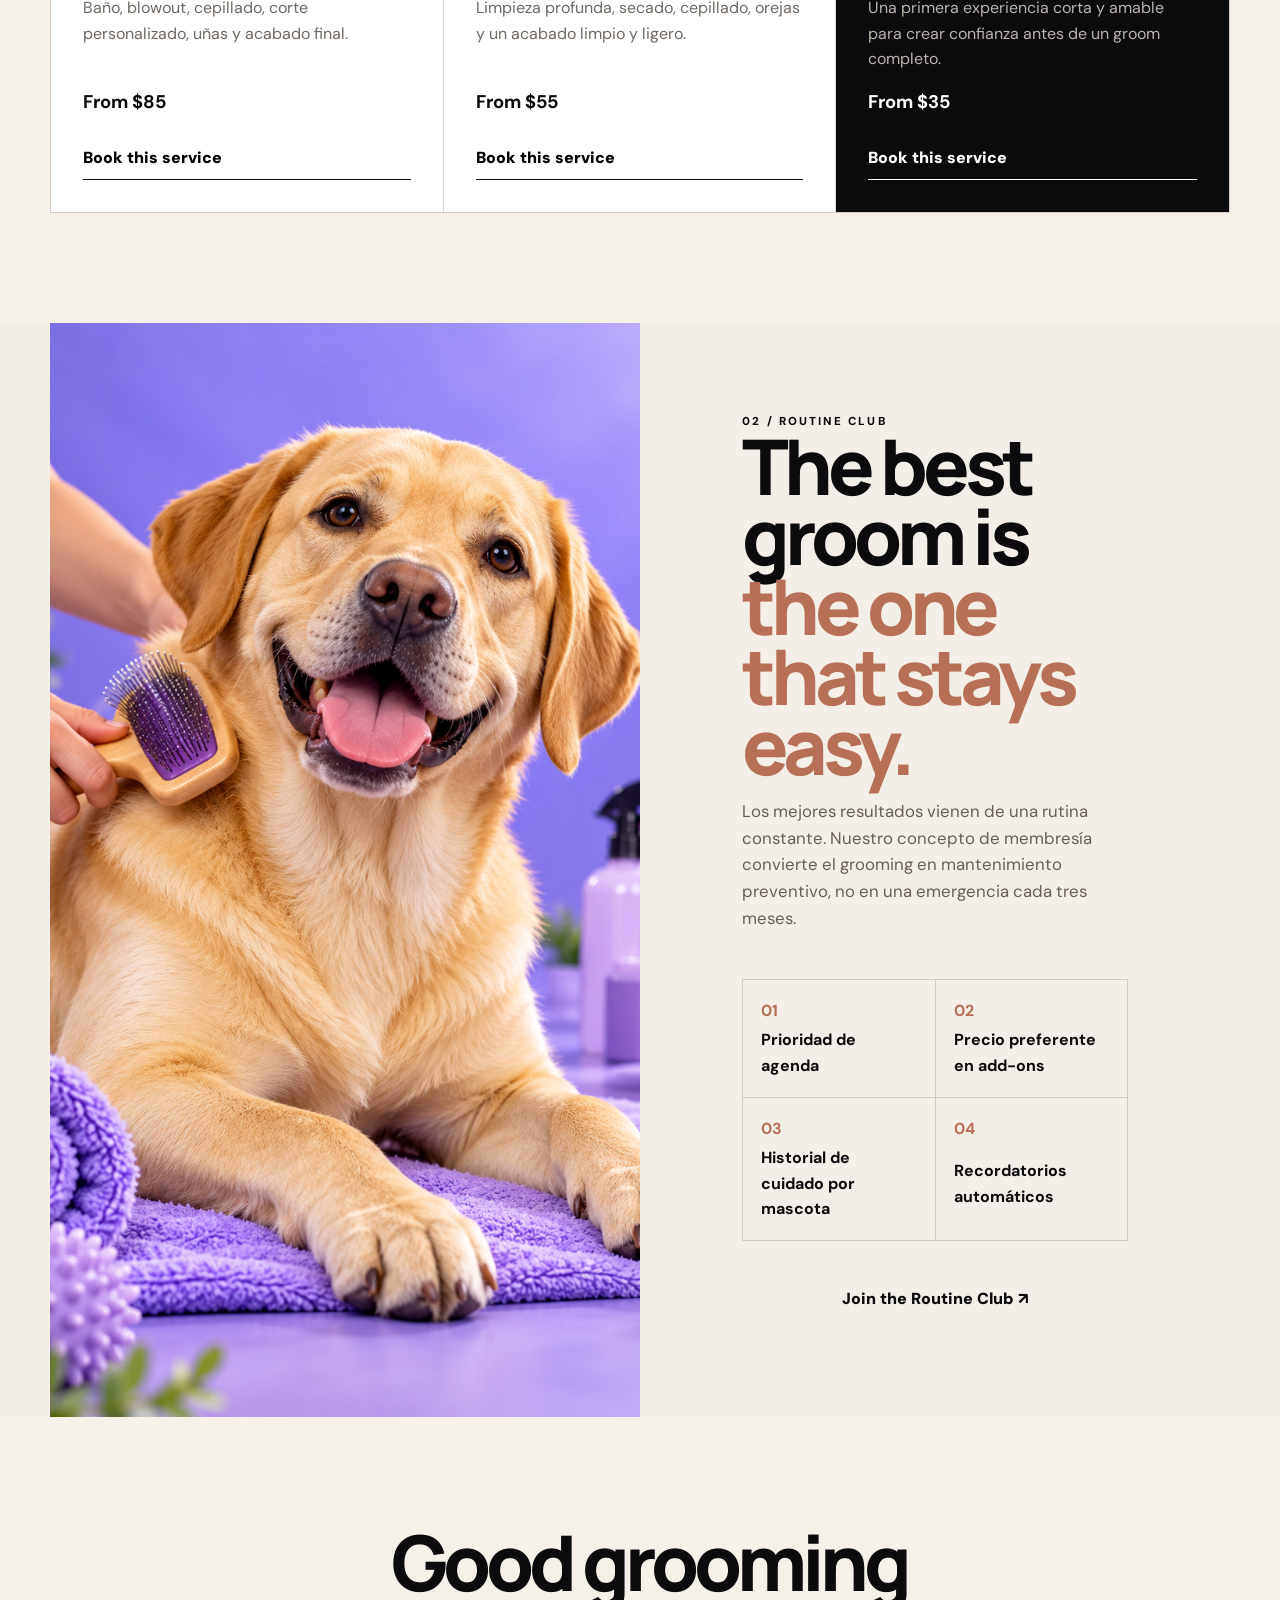
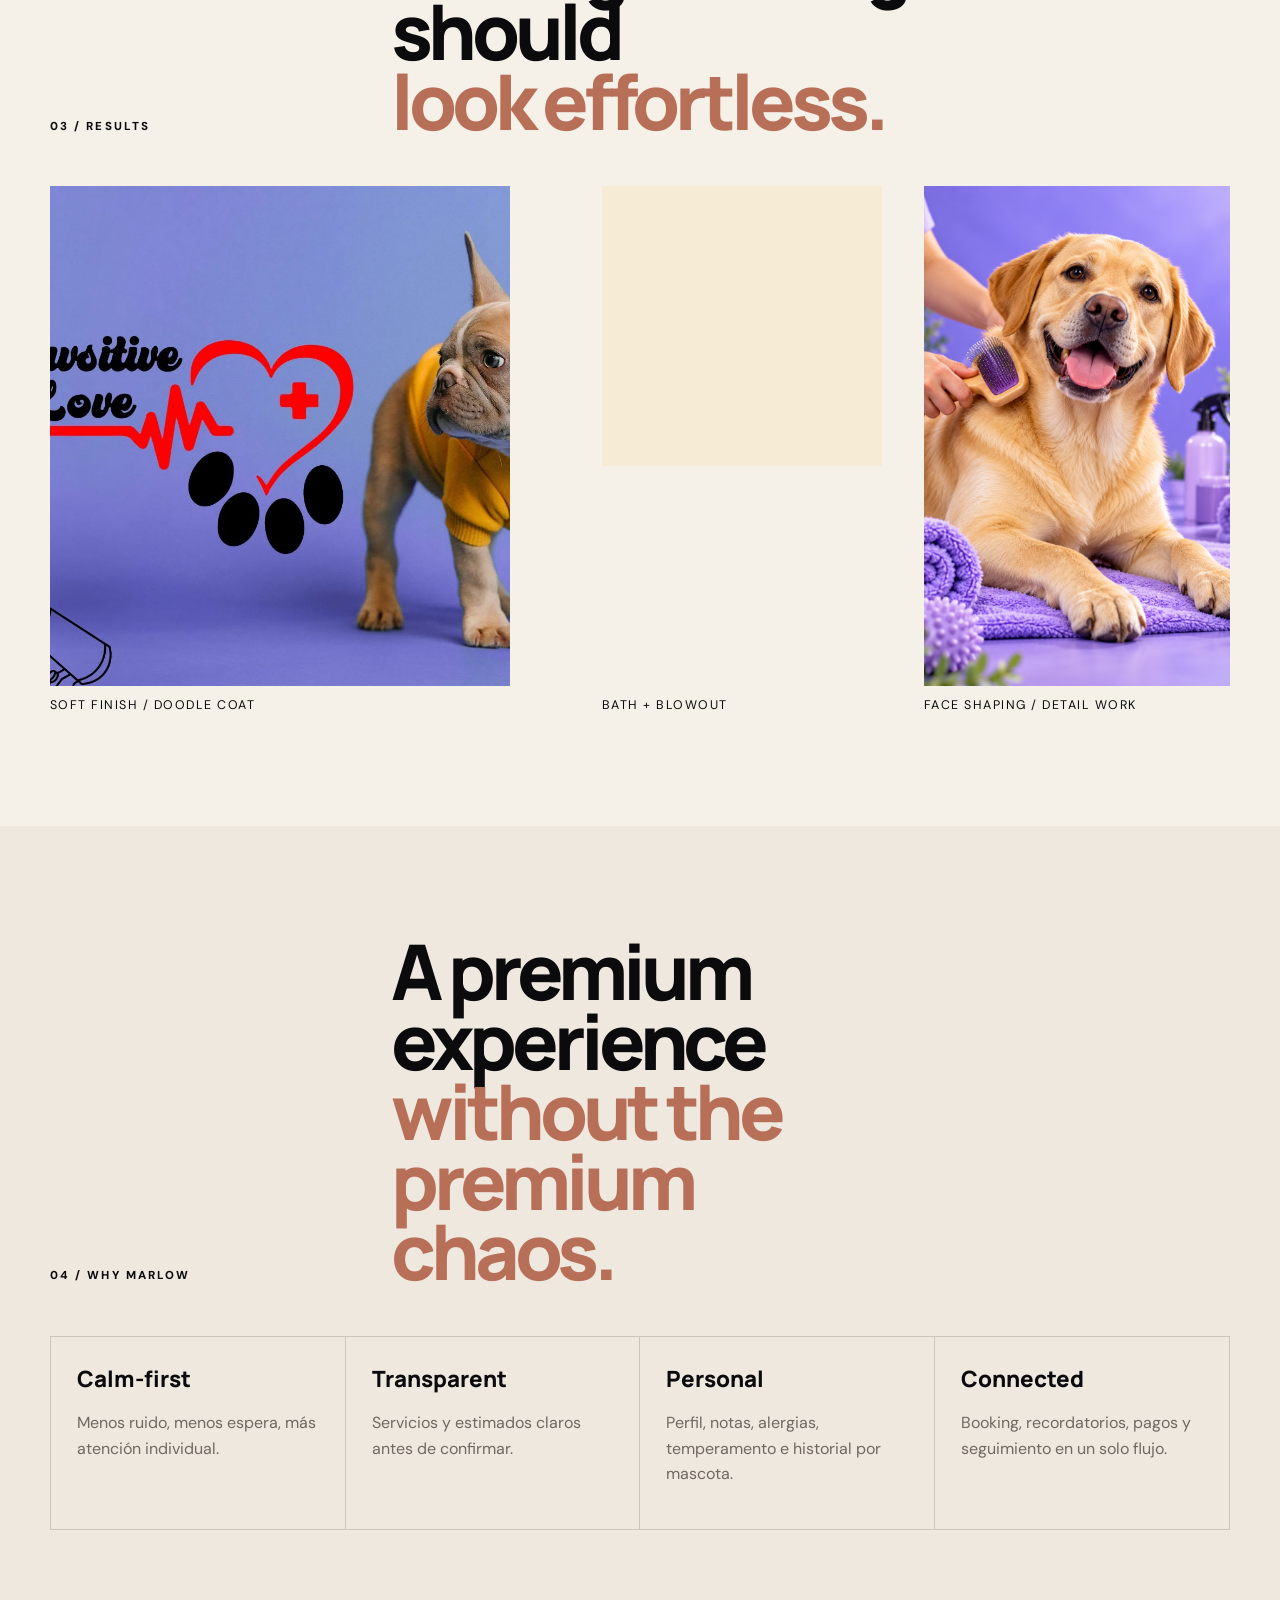
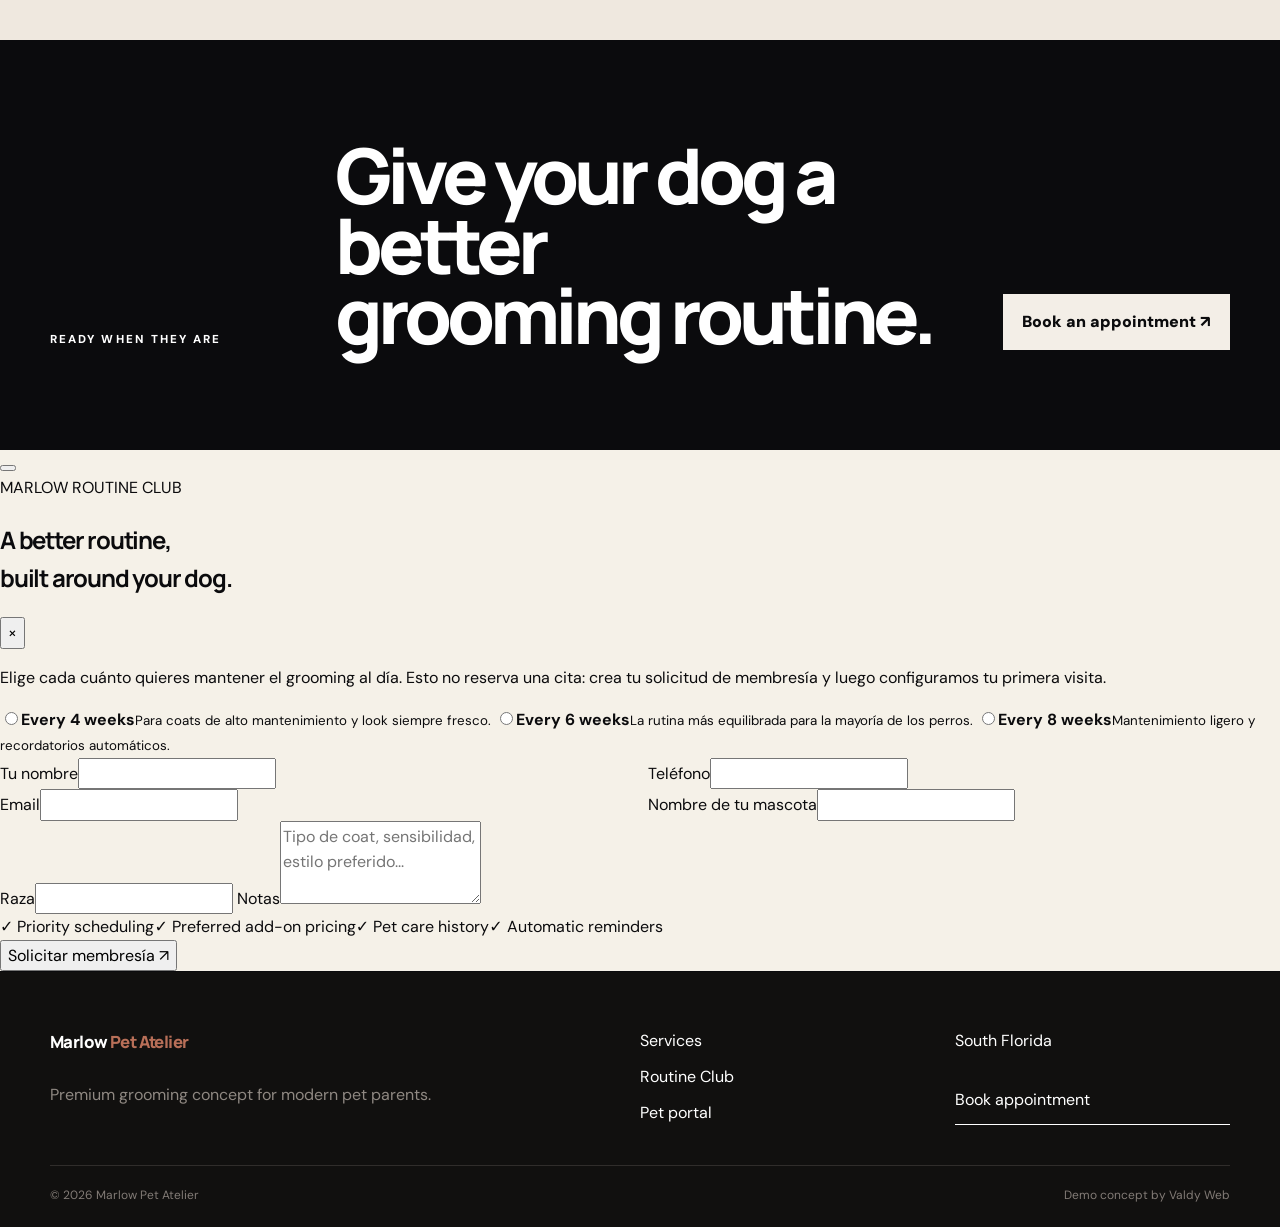
==== commit 722e9825: "feat: give Routine Club a dedicated membership flow" ====
--- a/1500.html
+++ b/1500.html
@@ -67,7 +67,7 @@
       <span>02 / ROUTINE CLUB</span><h2>The best groom is<br><em>the one that stays easy.</em></h2>
       <p>Los mejores resultados vienen de una rutina constante. Nuestro concepto de membresía convierte el grooming en mantenimiento preventivo, no en una emergencia cada tres meses.</p>
       <div class="routine-list"><div><b>01</b><span>Prioridad de agenda</span></div><div><b>02</b><span>Precio preferente en add-ons</span></div><div><b>03</b><span>Historial de cuidado por mascota</span></div><div><b>04</b><span>Recordatorios automáticos</span></div></div>
-      <button class="atelier-primary" data-open-booking>Join the routine ↗</button>
+      <button class="atelier-primary" data-open-club>Join the Routine Club ↗</button>
     </div>
   </div>
 </section>
@@ -100,6 +100,28 @@
 </section>
 </main>
 
+<div class="club-modal" id="clubModal" aria-hidden="true">
+  <button class="club-backdrop" type="button" data-close-club aria-label="Cerrar"></button>
+  <section class="club-panel" role="dialog" aria-modal="true" aria-labelledby="clubTitle">
+    <header><div><span>MARLOW ROUTINE CLUB</span><h2 id="clubTitle">A better routine,<br>built around your dog.</h2></div><button type="button" data-close-club aria-label="Cerrar">×</button></header>
+    <p class="club-intro">Elige cada cuánto quieres mantener el grooming al día. Esto no reserva una cita: crea tu solicitud de membresía y luego configuramos tu primera visita.</p>
+    <form id="clubForm">
+      <div class="club-options">
+        <label><input type="radio" name="cadence" value="Every 4 weeks" required><span><b>Every 4 weeks</b><small>Para coats de alto mantenimiento y look siempre fresco.</small></span></label>
+        <label><input type="radio" name="cadence" value="Every 6 weeks" required><span><b>Every 6 weeks</b><small>La rutina más equilibrada para la mayoría de los perros.</small></span></label>
+        <label><input type="radio" name="cadence" value="Every 8 weeks" required><span><b>Every 8 weeks</b><small>Mantenimiento ligero y recordatorios automáticos.</small></span></label>
+      </div>
+      <div class="wizard-grid"><label>Tu nombre<input name="name" required></label><label>Teléfono<input name="phone" required></label></div>
+      <div class="wizard-grid"><label>Email<input type="email" name="email" required></label><label>Nombre de tu mascota<input name="pet" required></label></div>
+      <label>Raza<input name="breed" required></label>
+      <label>Notas<textarea name="notes" rows="3" placeholder="Tipo de coat, sensibilidad, estilo preferido..."></textarea></label>
+      <div class="club-benefits"><span>✓ Priority scheduling</span><span>✓ Preferred add-on pricing</span><span>✓ Pet care history</span><span>✓ Automatic reminders</span></div>
+      <button class="club-submit" type="submit">Solicitar membresía ↗</button>
+      <div class="status-box" id="clubStatus"></div>
+    </form>
+  </section>
+</div>
+
 <div class="booking-drawer" id="bookingDrawer" aria-hidden="true">
 <button class="drawer-backdrop" type="button" data-close-booking aria-label="Cerrar"></button>
 <section class="wizard-shell" role="dialog" aria-modal="true" aria-labelledby="wizardTitle">
--- a/1500.css
+++ b/1500.css
@@ -222,3 +222,30 @@
 .portal-page .brand-mark,body[data-page="home"] .brand-mark{display:none}
 .portal-page .pet-photo-empty,.portal-page .empty-pets{background:#d8a4b1}
 .admin-page .admin-shell header button{background:#e86f91}
+
+
+/* ===== MARLOW PET ATELIER / 2026 CAMPAIGN ===== */
+.marlow-home{--cream:#f3eee7;--paper:#fbfaf7;--ink:#171514;--sage:#a9b39b;--sage2:#d9dfd2;--clay:#b86f58;--line:rgba(23,21,20,.16);background:var(--paper);color:var(--ink)}
+.marlow-home .site-header{background:rgba(243,238,231,.86);backdrop-filter:blur(18px);border-bottom:1px solid var(--line);padding:8px 0}
+.marlow-home .brand{font-size:1.05rem}.marlow-home .brand b{color:var(--clay);font-weight:800}
+.marlow-home .nav{gap:22px}.marlow-home .nav a{color:var(--ink)!important}.marlow-home .nav-book{border:1px solid var(--ink);background:var(--ink);color:#fff;padding:11px 16px;font-weight:800}
+.atelier-hero{min-height:100svh;position:relative;display:flex;align-items:end;padding:130px 0 58px;background:#1b1917;overflow:hidden}
+.atelier-media{position:absolute;inset:0;background:url("fondo.jpg") center/cover no-repeat;filter:saturate(.72) contrast(1.04)}
+.atelier-overlay{position:absolute;inset:0;background:linear-gradient(90deg,rgba(17,15,14,.82) 0%,rgba(17,15,14,.45) 48%,rgba(17,15,14,.18) 100%),linear-gradient(0deg,rgba(17,15,14,.48),transparent 42%)}
+.atelier-hero-grid{position:relative;z-index:2;display:grid;grid-template-columns:1fr 340px;gap:50px;align-items:end}
+.atelier-copy{color:white;max-width:840px}.atelier-kicker,.atelier-heading>span,.atelier-editorial-copy>span,.atelier-cta span{font-size:.72rem;letter-spacing:.18em;font-weight:800;text-transform:uppercase}
+.atelier-copy h1{font:800 clamp(4rem,8.6vw,8.8rem)/.84 "Manrope";letter-spacing:-.075em;margin:18px 0 30px}.atelier-copy h1 em{font-style:normal;color:#d8dfd1}
+.atelier-copy>p{max-width:590px;font-size:1.12rem;color:rgba(255,255,255,.75);margin-bottom:30px}
+.atelier-actions{display:flex;gap:20px;align-items:center;flex-wrap:wrap}.atelier-primary,.atelier-card button,.atelier-cta button{border:0;background:var(--cream);color:var(--ink);padding:15px 19px;font-weight:900}.atelier-link{color:#fff;border-bottom:1px solid rgba(255,255,255,.55);font-weight:700}
+.atelier-proof{display:flex;gap:18px;flex-wrap:wrap;margin-top:34px}.atelier-proof span{font-size:.78rem;color:rgba(255,255,255,.66)}
+.atelier-card{background:rgba(243,238,231,.94);padding:28px;border:1px solid rgba(255,255,255,.35)}.atelier-card>span{font-size:.7rem;letter-spacing:.16em}.atelier-card strong{display:block;font:800 2.45rem/.94 "Manrope";letter-spacing:-.05em;margin:18px 0}.atelier-card p{color:#5c5651}.atelier-card button{background:var(--ink);color:#fff;width:100%}
+.atelier-strip{border-bottom:1px solid var(--line);background:var(--cream)}.atelier-strip .container{display:flex;justify-content:space-between;gap:18px;overflow:auto;padding-top:17px;padding-bottom:17px;font-size:.72rem;font-weight:900;letter-spacing:.12em;white-space:nowrap}.atelier-strip i{font-style:normal;color:var(--clay)}
+.atelier-section{padding:110px 0}.atelier-heading{display:grid;grid-template-columns:1fr 1.7fr .9fr;gap:30px;align-items:end;margin-bottom:50px}.atelier-heading h2,.atelier-editorial-copy h2,.atelier-cta h2{font:800 clamp(3rem,6vw,6rem)/.91 "Manrope";letter-spacing:-.065em;margin:0}.atelier-heading h2 em,.atelier-editorial-copy h2 em{font-style:normal;color:var(--clay)}.atelier-heading p{color:#716a64;margin:0}
+.atelier-services{display:grid;grid-template-columns:repeat(3,1fr);border:1px solid var(--line)}.atelier-service{padding:32px;min-height:390px;display:flex;flex-direction:column;border-right:1px solid var(--line);background:#fff}.atelier-service:last-child{border-right:0}.atelier-service small{letter-spacing:.14em;font-weight:900}.atelier-service h3{font:800 2.25rem/1 "Manrope";letter-spacing:-.05em;margin:80px 0 16px}.atelier-service p{color:#6f6862;flex:1}.atelier-service b{font-size:1.15rem}.atelier-service button{margin-top:20px;border:0;border-bottom:1px solid var(--ink);background:none;text-align:left;padding:8px 0;font-weight:900}.atelier-service-dark{background:var(--ink);color:#fff}.atelier-service-dark p{color:#bbb3ad}.atelier-service-dark button{color:#fff;border-color:#fff}
+.atelier-editorial{background:var(--cream);padding:0}.atelier-editorial-grid{display:grid;grid-template-columns:1fr 1fr;min-height:760px}.atelier-editorial-image{background:url("3.png") center/cover no-repeat;min-height:620px}.atelier-editorial-copy{padding:90px 8vw;display:flex;flex-direction:column;justify-content:center}.atelier-editorial-copy>p{font-size:1.05rem;color:#675f59;max-width:560px}.routine-list{display:grid;grid-template-columns:1fr 1fr;border-top:1px solid var(--line);border-left:1px solid var(--line);margin:30px 0}.routine-list div{padding:18px;border-right:1px solid var(--line);border-bottom:1px solid var(--line);display:grid;gap:4px}.routine-list b{color:var(--clay)}.routine-list span{font-weight:700}
+.atelier-gallery{display:grid;grid-template-columns:1.4fr .8fr .8fr;gap:16px}.atelier-gallery figure{margin:0}.atelier-gallery figure div{min-height:500px;background-size:cover;background-position:center}.atelier-gallery .g1 div{background-image:url("fondo.jpg")}.atelier-gallery .g2 div{background-image:url("2.png")}.atelier-gallery .g3 div{background-image:url("3.png")}.atelier-gallery figcaption{padding-top:10px;font-size:.78rem;text-transform:uppercase;letter-spacing:.12em}
+.atelier-trust{background:#efe8df}.atelier-trust-grid{display:grid;grid-template-columns:repeat(4,1fr);border:1px solid var(--line)}.atelier-trust-grid article{padding:26px;border-right:1px solid var(--line)}.atelier-trust-grid article:last-child{border-right:0}.atelier-trust-grid b{font:800 1.4rem "Manrope"}.atelier-trust-grid p{color:#6f6862}
+.atelier-cta{background:var(--ink);color:#fff;padding:100px 0}.atelier-cta .container{display:grid;grid-template-columns:.8fr 2fr auto;gap:30px;align-items:end}.atelier-cta button{background:var(--cream)}
+.atelier-footer{background:#11100f;color:#fff;padding:56px 0 22px}.atelier-footer>.container:first-child{display:grid;grid-template-columns:2fr 1fr 1fr;gap:40px}.atelier-footer p{color:#8f8882}.atelier-footer div div{display:grid;gap:10px}.atelier-footer button{background:none;border:0;border-bottom:1px solid #fff;color:#fff;text-align:left;padding:0 0 4px}.atelier-footer-bottom{border-top:1px solid #302d2b;margin-top:40px;padding-top:20px;display:flex!important;justify-content:space-between!important;color:#827b76;font-size:.75rem}
+.marlow-home .wizard-shell{background:var(--cream);border-left:1px solid var(--ink)}.marlow-home .wizard-primary{background:var(--ink);color:#fff;border-radius:0}.marlow-home .wizard-secondary{border-radius:0}.marlow-home .service-picker label:has(input:checked){background:var(--sage2)!important}.marlow-home .wizard-progress i{background:var(--clay)!important}
+@media(max-width:900px){.atelier-hero-grid,.atelier-heading,.atelier-editorial-grid,.atelier-cta .container{grid-template-columns:1fr}.atelier-card{display:none}.atelier-copy h1{font-size:clamp(3.6rem,15vw,6rem)}.atelier-services,.atelier-gallery,.atelier-trust-grid{grid-template-columns:1fr}.atelier-service{border-right:0;border-bottom:1px solid var(--line)}.atelier-service h3{margin-top:45px}.atelier-editorial-copy{padding:70px 24px}.atelier-gallery figure div{min-height:420px}.atelier-trust-grid article{border-right:0;border-bottom:1px solid var(--line)}.atelier-footer>.container:first-child{grid-template-columns:1fr}.atelier-footer-bottom{display:grid!important;gap:8px}.atelier-proof{gap:10px}}
